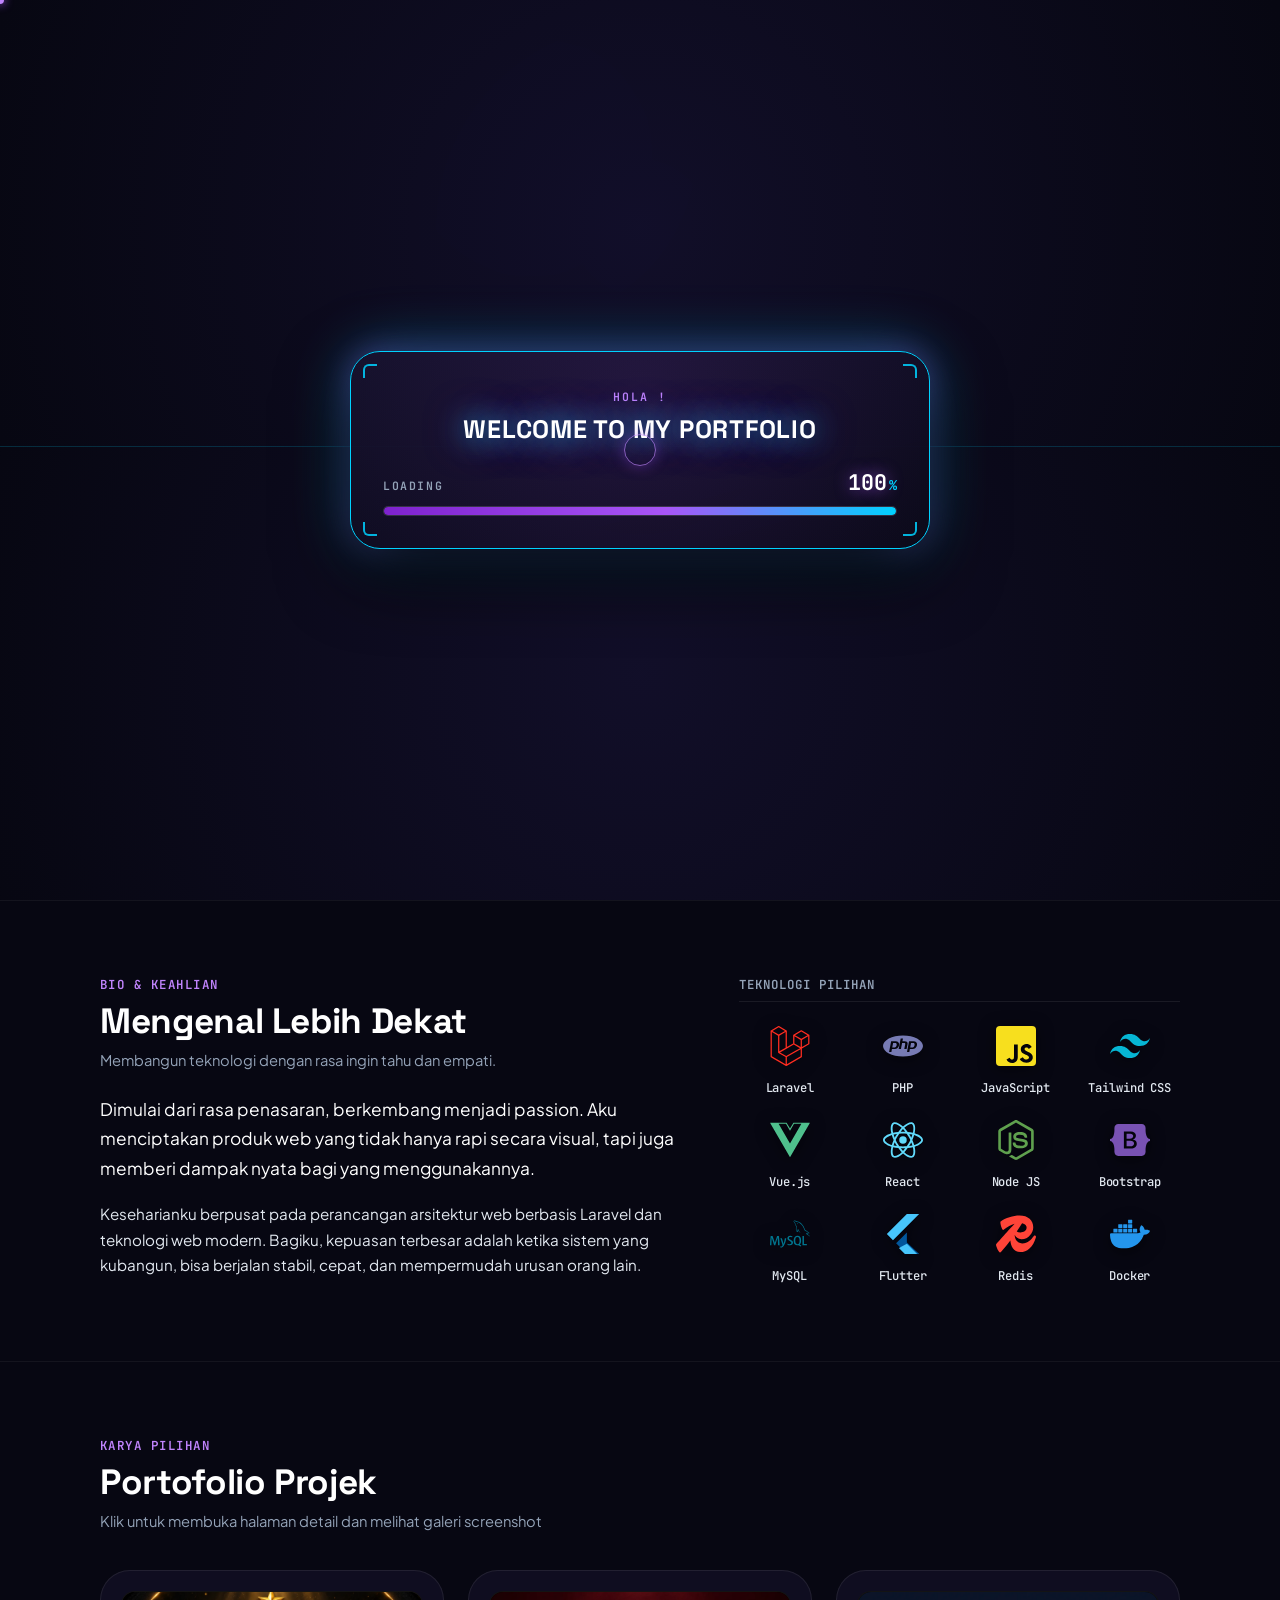
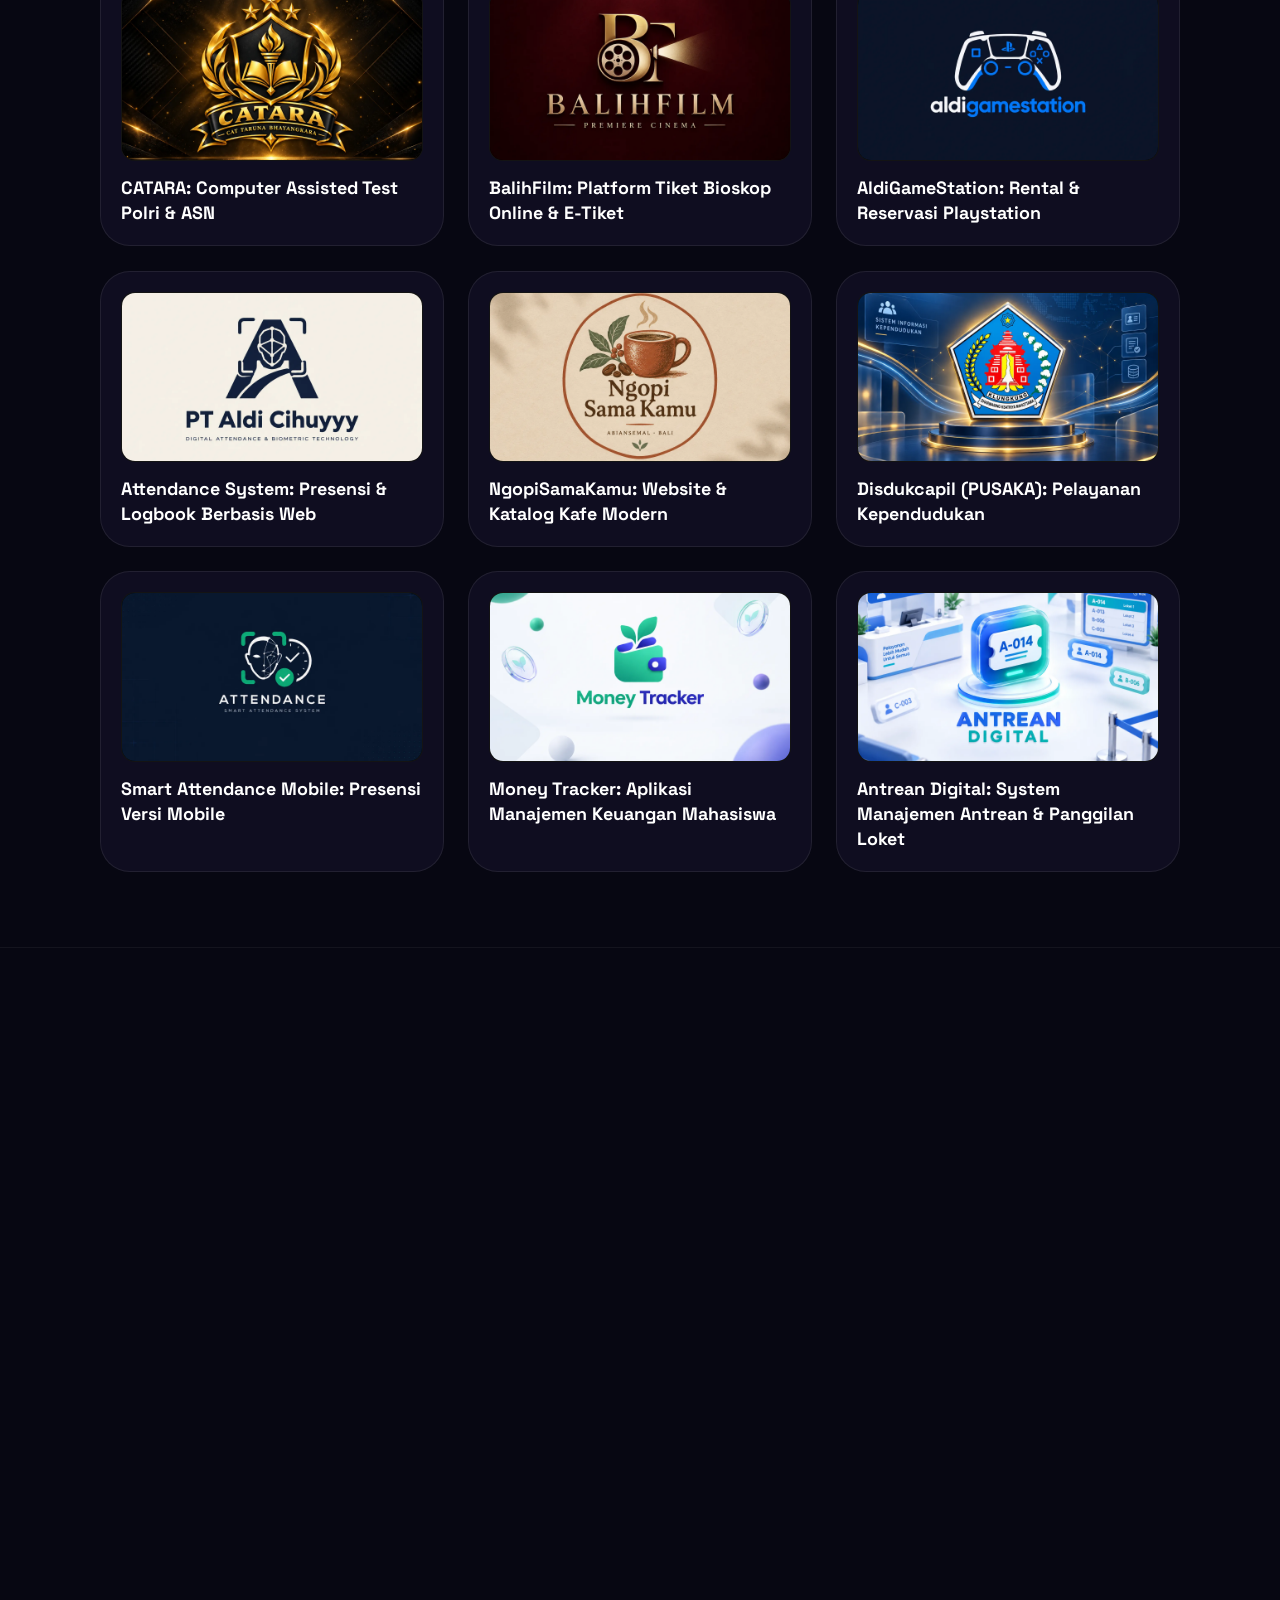
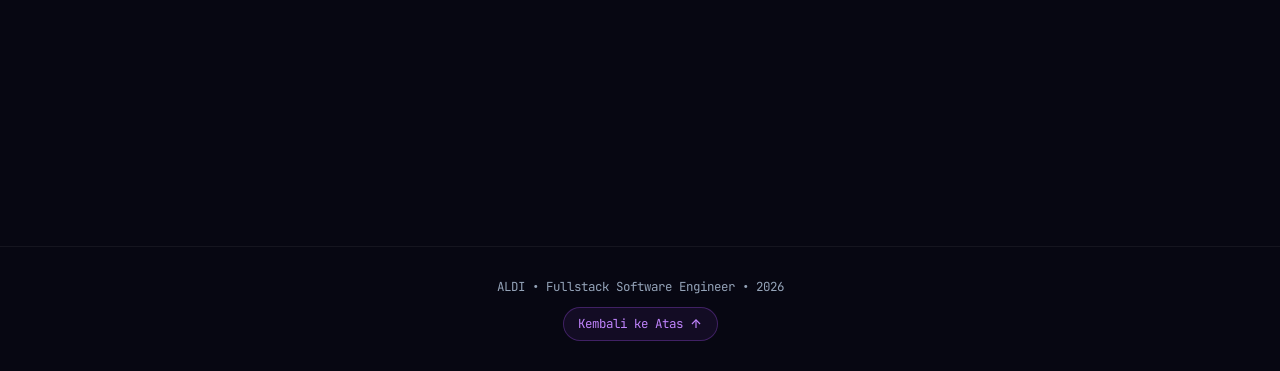
==== index.html @ b3d5a38e "initial commit" ====
<!DOCTYPE html>
<html lang="id">
<head>
    <meta charset="UTF-8">
    <meta name="viewport" content="width=device-width, initial-scale=1.0">
    <title>ALDI | Full Stack Developer</title>
    <meta name="description" content="Portofolio resmi ALDI, Full Stack Developer. Menampilkan karya backend Laravel, arsitektur REST API, dan antarmuka web modern nan responsif.">
    <meta name="author" content="ALDI">

    <!-- Favicon -->
    <link rel="icon" type="image/svg+xml" href="assets/images/favicon.svg">

    <!-- Open Graph / Facebook / LinkedIn / WhatsApp -->
    <meta property="og:type" content="website">
    <meta property="og:title" content="ALDI | Full Stack Developer">
    <meta property="og:description" content="Portofolio resmi ALDI, Full Stack Developer. Menampilkan karya backend Laravel, arsitektur REST API, dan antarmuka web modern nan responsif.">
    <meta property="og:image" content="assets/images/og.jpg">

    <!-- Twitter Card -->
    <meta name="twitter:card" content="summary_large_image">
    <meta name="twitter:title" content="ALDI | Full Stack Developer">
    <meta name="twitter:description" content="Portofolio resmi ALDI, Full Stack Developer. Menampilkan karya backend Laravel, arsitektur REST API, dan antarmuka web modern nan responsif.">
    <meta name="twitter:image" content="assets/images/og.jpg">

    <!-- Google Fonts Preconnect & Stylesheet -->
    <link rel="preconnect" href="https://fonts.googleapis.com">
    <link rel="preconnect" href="https://fonts.gstatic.com" crossorigin>
    <link href="https://fonts.googleapis.com/css2?family=JetBrains+Mono:wght@400;500;600;700&family=Plus+Jakarta+Sans:ital,wght@0,400;0,500;0,600;0,700;1,400&family=Space+Grotesk:wght@500;600;700&display=swap" rel="stylesheet">

    <link rel="stylesheet" href="assets/css/style.css?v=44">
</head>
<body class="welcome-lock">

    <!-- Welcome loader pop-up (Greeting, Name, and 0-100% Loading Animation) -->
    <div id="welcome-loader-backdrop" class="welcome-loader-backdrop" role="dialog" aria-modal="true" aria-labelledby="welcome-loader-title">
        <div class="welcome-curtain welcome-curtain-top"></div>
        <div class="welcome-curtain welcome-curtain-bottom"></div>

        <div id="welcome-loader-popup" class="welcome-loader-popup">
            <span class="cyber-corner tl" aria-hidden="true"></span>
            <span class="cyber-corner tr" aria-hidden="true"></span>
            <span class="cyber-corner bl" aria-hidden="true"></span>
            <span class="cyber-corner br" aria-hidden="true"></span>

            <div class="welcome-greeting-box">
                <p class="welcome-eyebrow">HOLA !</p>
                <h2 id="welcome-loader-title" class="welcome-headline">WELCOME TO MY PORTFOLIO</h2>
            </div>

            <div class="welcome-bar-section">
                <div class="welcome-bar-header">
                    <span class="welcome-bar-label">LOADING</span>
                    <div class="welcome-pct-wrap">
                        <span id="welcome-counter-num" class="welcome-counter-num">0</span>
                        <span class="welcome-counter-pct">%</span>
                    </div>
                </div>
                <div class="welcome-bar-track">
                    <div id="welcome-bar-fill" class="welcome-bar-fill"></div>
                </div>
            </div>
        </div>
    </div>

    <!-- Desktop Custom Neon Cursor -->
    <div class="custom-cursor-dot"></div>
    <div class="custom-cursor-ring"></div>

    <!-- Procedural Electric Lightning Background Canvas -->
    <canvas id="lightning-canvas"></canvas>

    <!-- Contained Ambient Neon Atmosphere -->
    <div class="ambient-glows">
        <div class="ambient-glow-purple-1"></div>
        <div class="ambient-glow-purple-2"></div>
        <div class="ambient-glow-purple-3"></div>
        <div class="grid-matrix"></div>
    </div>

    <!-- Toast Notification Container -->
    <div id="toast-container" class="toast-container"></div>

    <!-- Background Music Audio Element -->
    <audio id="bg-music" src="assets/backsound/good-for-you.mp3?v=18" preload="auto" loop></audio>

    <!-- Floating Navigation Bar -->
    <header class="site-header reveal-nav">
        <div class="nav-wrapper">
            <nav id="site-nav">
                <ul class="nav-links" id="nav-links">
                    <li><a data-href="#home" class="nav-link active" role="link" tabindex="0">Beranda</a></li>
                    <li><a data-href="#bio" class="nav-link" role="link" tabindex="0">Bio</a></li>
                    <li><a data-href="#projects" class="nav-link" role="link" tabindex="0">Projek</a></li>
                    <li><a data-href="#contact" class="nav-link" role="link" tabindex="0">Kontak</a></li>
                    <li>
                        <button id="navbar-audio-btn" class="nav-audio-btn audio-btn" aria-label="Putar Musik Backsound" title="Putar Musik">
                            <span class="audio-icon-wrap" aria-hidden="true">
                                <svg class="icon-play" width="12" height="12" viewBox="0 0 24 24" fill="currentColor">
                                    <polygon points="5 3 19 12 5 21 5 3"></polygon>
                                </svg>
                                <svg class="icon-pause" width="12" height="12" viewBox="0 0 24 24" fill="currentColor">
                                    <rect x="6" y="4" width="4" height="16"></rect>
                                    <rect x="14" y="4" width="4" height="16"></rect>
                                </svg>
                            </span>
                            <span class="audio-btn-label">Musik</span>
                            <span class="eq-bars" aria-hidden="true">
                                <span class="eq-bar"></span>
                                <span class="eq-bar"></span>
                                <span class="eq-bar"></span>
                            </span>
                        </button>
                    </li>
                </ul>
            </nav>
        </div>
    </header>

    <main>
        <!-- Hero section with interactive developer photo and campus card -->
        <section id="home" class="hero-section">
            <div class="container">
                <div class="hero-grid">
                    
                    <!-- Left: Intro & Headline -->
                    <div class="hero-content">
                        <div class="availability-pill reveal-hero-item">
                            <span class="status-dot"></span>
                            <span>Tersedia untuk Projek & Kontrak</span>
                        </div>

                        <div class="hero-typography reveal-hero-item">
                            <h1 class="hero-title">
                                Hi There! <br>
                                <span class="name-highlight">I am Aldi</span>
                            </h1>
                            <p class="hero-role">Full Stack Developer</p>
                        </div>

                        <p class="hero-description reveal-hero-item">
                            Suka mengubah alur kerja yang rumit jadi sistem web yang sederhana dan nyaman dipakai. Teknologi terbaik adalah yang bekerja mulus tanpa bikin penggunanya bingung. Aku merancang aplikasi web yang stabil dan siap menangani kebutuhan nyata.
                        </p>

                        <div class="hero-ctas reveal-hero-item">
                            <a data-href="#projects" class="btn-primary" role="link" tabindex="0">
                                <span>Lihat Portofolio Projek</span>
                                <svg width="16" height="16" viewBox="0 0 24 24" fill="none" stroke="currentColor" stroke-width="2">
                                    <line x1="12" y1="5" x2="12" y2="19"></line>
                                    <polyline points="19 12 12 19 5 12"></polyline>
                                </svg>
                            </a>
                            <a data-href="#contact" class="btn-secondary" role="link" tabindex="0">
                                <span>Hubungi Saya</span>
                            </a>
                        </div>

                        <div class="hero-socials reveal-hero-item">
                            <span class="social-label">Tautan:</span>
                            <a data-external-href="https://wa.me/6281529434240" target="_blank" rel="noopener noreferrer" class="social-icon-btn" title="WhatsApp" role="link" tabindex="0">
                                <svg width="18" height="18" viewBox="0 0 24 24" fill="none" stroke="currentColor" stroke-width="2" stroke-linecap="round" stroke-linejoin="round">
                                    <path d="M3 21l1.65 -3.8a9 9 0 1 1 3.4 2.9l-5.05 .9" />
                                    <path d="M9 10a0.5 0.5 0 0 0 1 0v-1a0.5 0.5 0 0 0 -1 0v1a5 5 0 0 0 5 5h1a0.5 0.5 0 0 0 0 -1h-1a0.5 0.5 0 0 0 0 1" />
                                </svg>
                            </a>
                            <a data-external-href="https://www.instagram.com/aldrwnnn_?srtk=djFzNzd3dWY5OTk3" target="_blank" rel="noopener noreferrer" class="social-icon-btn" title="Instagram" role="link" tabindex="0">
                                <svg width="18" height="18" viewBox="0 0 24 24" fill="none" stroke="currentColor" stroke-width="2" stroke-linecap="round" stroke-linejoin="round">
                                    <rect width="20" height="20" x="2" y="2" rx="5" ry="5"/>
                                    <path d="M16 11.37A4 4 0 1 1 12.63 8A4 4 0 0 1 16 11.37z"/>
                                    <line x1="17.5" x2="17.51" y1="6.5" y2="6.5"/>
                                </svg>
                            </a>
                            <button type="button" class="social-icon-btn" data-copy="gedealdiirawan@gmail.com" title="Salin Email">
                                <svg width="18" height="18" viewBox="0 0 24 24" fill="none" stroke="currentColor" stroke-width="2">
                                    <path d="M4 4h16c1.1 0 2 .9 2 2v12c0 1.1-.9 2-2 2H4c-1.1 0-2-.9-2-2V6c0-1.1.9-2 2-2z"></path>
                                    <polyline points="22,6 12,13 2,6"></polyline>
                                </svg>
                            </button>
                        </div>
                    </div>

                    <!-- Right: Foto Tuan Muda Aldi dengan Lanyard & ID Case + Card Kampus -->
                    <div class="hero-visuals">
                        
                        <!-- 1. LANYARD & ID BADGE CASE (3:4 RATIO, PHYSICS DRAG & SWING) -->
                        <div class="hero-lanyard-stage reveal-hero-item" id="hero-lanyard-stage">
                            <!-- Dynamic SVG Lanyard Straps Hanging from Top Edge of Web -->
                            <svg class="lanyard-svg" id="lanyard-svg" aria-hidden="true">
                                <defs>
                                    <linearGradient id="lanyardStrapGradLeft" x1="0%" y1="0%" x2="100%" y2="0%">
                                        <stop offset="0%" stop-color="#0c0b18" />
                                        <stop offset="25%" stop-color="#1e1533" />
                                        <stop offset="50%" stop-color="#a855f7" />
                                        <stop offset="75%" stop-color="#1e1533" />
                                        <stop offset="100%" stop-color="#0c0b18" />
                                    </linearGradient>
                                    <linearGradient id="lanyardStrapGradRight" x1="0%" y1="0%" x2="100%" y2="0%">
                                        <stop offset="0%" stop-color="#0c0b18" />
                                        <stop offset="25%" stop-color="#1e1533" />
                                        <stop offset="50%" stop-color="#a855f7" />
                                        <stop offset="75%" stop-color="#1e1533" />
                                        <stop offset="100%" stop-color="#0c0b18" />
                                    </linearGradient>
                                    <filter id="lanyardDropShadow" x="-30%" y="-30%" width="160%" height="160%">
                                        <feDropShadow dx="0" dy="8" stdDeviation="6" flood-color="rgba(0, 0, 0, 0.65)" />
                                    </filter>
                                </defs>
                                <!-- Shadow strap paths -->
                                <path id="lanyard-shadow-left" class="lanyard-strap-shadow" d="" />
                                <path id="lanyard-shadow-right" class="lanyard-strap-shadow" d="" />
                                <!-- Main fabric strap paths -->
                                <path id="lanyard-path-left" class="lanyard-strap-path lanyard-strap-left" d="" />
                                <path id="lanyard-path-right" class="lanyard-strap-path lanyard-strap-right" d="" />
                                <!-- Top ceiling anchor cap at web top edge -->
                                <rect id="lanyard-top-bracket" class="lanyard-top-bracket" x="0" y="0" width="68" height="5" rx="2" style="display:none;" />
                            </svg>

                            <!-- Hanging ID Badge Case (Interactive Drag & Swing) -->
                            <div class="badge-card-container" id="badge-card-container" role="region" aria-label="ID Card Aldi - Bisa Digerakkan dengan Menahan Kursor" tabindex="0">
                                <!-- Metallic Hardware (Crimp & Hook) -->
                                <div class="lanyard-hardware" aria-hidden="true">
                                    <div class="lanyard-crimp-clamp">
                                        <span class="crimp-line"></span>
                                        <span class="crimp-line"></span>
                                    </div>
                                    <div class="lanyard-metal-ring"></div>
                                    <div class="lanyard-snap-hook">
                                        <div class="hook-shaft"></div>
                                        <div class="hook-clasp-lever"></div>
                                    </div>
                                </div>

                                <!-- Badge Case (Card Holder) -->
                                <div class="badge-case" id="badge-case">
                                    <!-- Top Mount Slot -->
                                    <div class="badge-slot-mount" aria-hidden="true">
                                        <div class="badge-slot-hole"></div>
                                    </div>

                                    <!-- Inner ID Card Content -->
                                    <div class="badge-inner-card">
                                        <!-- 3:4 Aspect Ratio Photo Case -->
                                        <div class="badge-photo-box">
                                            <img 
                                                src="assets/images/tuan_muda_aldi.png" 
                                                alt="Foto Aldi - Tuan Muda Aldi" 
                                                class="badge-photo-img" 
                                                id="badge-photo-img"
                                                loading="eager"
                                                draggable="false"
                                            />
                                            <!-- Subtle Gloss Reflection -->
                                            <div class="badge-photo-sheen" aria-hidden="true"></div>
                                        </div>

                                        <!-- Bottom Campus Identity Footer -->
                                        <div class="badge-footer badge-campus-footer">
                                            <img 
                                                src="assets/images/logo-kampus.png" 
                                                alt="Logo Institut Bisnis dan Teknologi Indonesia" 
                                                class="badge-campus-logo"
                                                loading="eager"
                                            />
                                            <div class="badge-campus-info">
                                                <span class="badge-campus-name">Institut Bisnis dan Teknologi Indonesia</span>
                                            </div>
                                        </div>
                                    </div>

                                    <!-- Acrylic Case Plastic Glare -->
                                    <div class="badge-acrylic-glare" aria-hidden="true"></div>
                                </div>
                            </div>

                        </div>

                    </div>

                </div>
            </div>
        </section>

        <!-- Bio and tech stack section -->
        <section id="bio" class="section-wrap">
            <div class="container">
                <div class="bio-grid">
                    <div class="bio-text-block">
                        <div class="bio-section-head reveal-bio-item">
                            <span class="section-category">Bio & Keahlian</span>
                            <h2 class="section-title">Mengenal Lebih Dekat</h2>
                            <p class="section-subtitle">Membangun teknologi dengan rasa ingin tahu dan empati.</p>
                        </div>

                        <p class="bio-lead reveal-bio-item">
                            Dimulai dari rasa penasaran, berkembang menjadi passion. Aku menciptakan produk web yang tidak hanya rapi secara visual, tapi juga memberi dampak nyata bagi yang menggunakannya.
                        </p>
                        <p class="bio-paragraph reveal-bio-item">
                            Keseharianku berpusat pada perancangan arsitektur web berbasis Laravel dan teknologi web modern. Bagiku, kepuasan terbesar adalah ketika sistem yang kubangun, bisa berjalan stabil, cepat, dan mempermudah urusan orang lain.
                        </p>
                    </div>

                    <!-- Skills Matrix -->
                    <div class="skills-column">
                        <div class="skills-column-head">
                            <span class="skills-column-title">Teknologi Pilihan</span>
                        </div>
                        <div class="skills-grid">
                            <div class="skill-item" title="Laravel">
                                <div class="skill-icon-wrap">
                                    <img src="assets/images/icons/laravel.svg" alt="Laravel" class="skill-icon" loading="lazy" />
                                </div>
                                <span class="skill-name">Laravel</span>
                            </div>
                            <div class="skill-item" title="PHP">
                                <div class="skill-icon-wrap">
                                    <img src="assets/images/icons/php.svg" alt="PHP" class="skill-icon" loading="lazy" />
                                </div>
                                <span class="skill-name">PHP</span>
                            </div>
                            <div class="skill-item" title="JavaScript">
                                <div class="skill-icon-wrap">
                                    <img src="assets/images/icons/javascript.svg" alt="JavaScript" class="skill-icon" loading="lazy" />
                                </div>
                                <span class="skill-name">JavaScript</span>
                            </div>
                            <div class="skill-item" title="Tailwind CSS">
                                <div class="skill-icon-wrap">
                                    <img src="assets/images/icons/tailwindcss.svg" alt="Tailwind CSS" class="skill-icon" loading="lazy" />
                                </div>
                                <span class="skill-name">Tailwind CSS</span>
                            </div>
                            <div class="skill-item" title="Vue.js">
                                <div class="skill-icon-wrap">
                                    <img src="assets/images/icons/vue.svg" alt="Vue.js" class="skill-icon" loading="lazy" />
                                </div>
                                <span class="skill-name">Vue.js</span>
                            </div>
                            <div class="skill-item" title="React">
                                <div class="skill-icon-wrap">
                                    <img src="assets/images/icons/react.svg" alt="React" class="skill-icon" loading="lazy" />
                                </div>
                                <span class="skill-name">React</span>
                            </div>
                            <div class="skill-item" title="Node JS">
                                <div class="skill-icon-wrap">
                                    <img src="assets/images/icons/nodejs.svg" alt="Node JS" class="skill-icon" loading="lazy" />
                                </div>
                                <span class="skill-name">Node JS</span>
                            </div>
                            <div class="skill-item" title="Bootstrap">
                                <div class="skill-icon-wrap">
                                    <img src="assets/images/icons/bootstrap.svg" alt="Bootstrap" class="skill-icon" loading="lazy" />
                                </div>
                                <span class="skill-name">Bootstrap</span>
                            </div>
                            <div class="skill-item" title="MySQL">
                                <div class="skill-icon-wrap">
                                    <img src="assets/images/icons/mysql.svg" alt="MySQL" class="skill-icon" loading="lazy" />
                                </div>
                                <span class="skill-name">MySQL</span>
                            </div>
                            <div class="skill-item" title="Flutter">
                                <div class="skill-icon-wrap">
                                    <img src="assets/images/icons/flutter.svg" alt="Flutter" class="skill-icon" loading="lazy" />
                                </div>
                                <span class="skill-name">Flutter</span>
                            </div>
                            <div class="skill-item" title="Redis">
                                <div class="skill-icon-wrap">
                                    <img src="assets/images/icons/redis.svg" alt="Redis" class="skill-icon" loading="lazy" />
                                </div>
                                <span class="skill-name">Redis</span>
                            </div>
                            <div class="skill-item" title="Docker">
                                <div class="skill-icon-wrap">
                                    <img src="assets/images/icons/docker.svg" alt="Docker" class="skill-icon" loading="lazy" />
                                </div>
                                <span class="skill-name">Docker</span>
                            </div>
                        </div>
                    </div>
                </div>
            </div>
        </section>

        <!-- Featured projects section -->
        <section id="projects" class="section-wrap">
            <div class="container">
                <div class="section-head">
                    <span class="section-category">Karya Pilihan</span>
                    <h2 class="section-title">Portofolio Projek</h2>
                    <p class="section-subtitle">Klik untuk membuka halaman detail dan melihat galeri screenshot</p>
                </div>

                <div id="projects-grid-container" class="projects-grid">
                    <!-- 1. CATARA -->
                    <a data-href="project.html?id=catara" class="project-card" role="link" tabindex="0">
                        <div class="project-card-top">
                            <div class="project-thumb-wrap">
                                <img 
                                    src="assets/images/projects/catara/thumbnail.webp" 
                                    alt="CATARA: Computer Assisted Test Polri & ASN" 
                                    class="project-thumb"
                                    loading="lazy"
                                />
                            </div>
                            <h3 class="project-title">CATARA: Computer Assisted Test Polri & ASN</h3>
                        </div>
                    </a>

                    <!-- 2. BALIHFILM -->
                    <a data-href="project.html?id=balihfilm" class="project-card" role="link" tabindex="0">
                        <div class="project-card-top">
                            <div class="project-thumb-wrap">
                                <img 
                                    src="assets/images/projects/balihfilm/thumbnail.webp" 
                                    alt="BalihFilm: Platform Tiket Bioskop Online & E-Tiket" 
                                    class="project-thumb"
                                    loading="lazy"
                                />
                            </div>
                            <h3 class="project-title">BalihFilm: Platform Tiket Bioskop Online & E-Tiket</h3>
                        </div>
                    </a>

                    <!-- 3. ALDIGAMESTATION -->
                    <a data-href="project.html?id=aldigamestation" class="project-card" role="link" tabindex="0">
                        <div class="project-card-top">
                            <div class="project-thumb-wrap">
                                <img 
                                    src="assets/images/projects/aldigamestation/thumbnail.webp" 
                                    alt="AldiGameStation: Rental & Reservasi Playstation" 
                                    class="project-thumb"
                                    loading="lazy"
                                />
                            </div>
                            <h3 class="project-title">AldiGameStation: Rental & Reservasi Playstation</h3>
                        </div>
                    </a>

                    <!-- 4. ATTENDANCE SYSTEM -->
                    <a data-href="project.html?id=attendanceweb" class="project-card" role="link" tabindex="0">
                        <div class="project-card-top">
                            <div class="project-thumb-wrap">
                                <img 
                                    src="assets/images/projects/attendanceweb/thumbnail.webp" 
                                    alt="Attendance System: Presensi & Logbook Berbasis Web" 
                                    class="project-thumb"
                                    loading="lazy"
                                />
                            </div>
                            <h3 class="project-title">Attendance System: Presensi & Logbook Berbasis Web</h3>
                        </div>
                    </a>

                    <!-- 5. NGOPISAMAKAMU -->
                    <a data-href="project.html?id=ngopisamakamu" class="project-card" role="link" tabindex="0">
                        <div class="project-card-top">
                            <div class="project-thumb-wrap">
                                <img 
                                    src="assets/images/projects/ngopisamakamu/thumbnail.webp" 
                                    alt="NgopiSamaKamu: Website & Katalog Kafe Modern" 
                                    class="project-thumb"
                                    loading="lazy"
                                />
                            </div>
                            <h3 class="project-title">NgopiSamaKamu: Website & Katalog Kafe Modern</h3>
                        </div>
                    </a>

                    <!-- 6. DISDUKCAPIL (PUSAKA) -->
                    <a data-href="project.html?id=pusaka" class="project-card" role="link" tabindex="0">
                        <div class="project-card-top">
                            <div class="project-thumb-wrap">
                                <img 
                                    src="assets/images/projects/pusaka/thumbnail.webp" 
                                    alt="Disdukcapil (PUSAKA): Pelayanan Kependudukan" 
                                    class="project-thumb"
                                    loading="lazy"
                                />
                            </div>
                            <h3 class="project-title">Disdukcapil (PUSAKA): Pelayanan Kependudukan</h3>
                        </div>
                    </a>

                    <!-- 7. SMART ATTENDANCE MOBILE -->
                    <a data-href="project.html?id=attendanceflutter" class="project-card" role="link" tabindex="0">
                        <div class="project-card-top">
                            <div class="project-thumb-wrap">
                                <img 
                                    src="assets/images/projects/attendanceflutter/thumbnail.webp" 
                                    alt="Smart Attendance Mobile: Presensi Versi Mobile" 
                                    class="project-thumb"
                                    loading="lazy"
                                />
                            </div>
                            <h3 class="project-title">Smart Attendance Mobile: Presensi Versi Mobile</h3>
                        </div>
                    </a>

                    <!-- 8. MONEY TRACKER -->
                    <a data-href="project.html?id=moneytracker" class="project-card" role="link" tabindex="0">
                        <div class="project-card-top">
                            <div class="project-thumb-wrap">
                                <img 
                                    src="assets/images/projects/moneytracker/thumbnail.webp" 
                                    alt="Money Tracker: Aplikasi Manajemen Keuangan Mahasiswa" 
                                    class="project-thumb"
                                    loading="lazy"
                                />
                            </div>
                            <h3 class="project-title">Money Tracker: Aplikasi Manajemen Keuangan Mahasiswa</h3>
                        </div>
                    </a>

                    <!-- 9. ANTREAN DIGITAL -->
                    <a data-href="project.html?id=antreandigital" class="project-card" role="link" tabindex="0">
                        <div class="project-card-top">
                            <div class="project-thumb-wrap">
                                <img 
                                    src="assets/images/projects/antreandigital/thumbnail.webp" 
                                    alt="Antrean Digital: System Manajemen Antrean & Panggilan Loket" 
                                    class="project-thumb"
                                    loading="lazy"
                                />
                            </div>
                            <h3 class="project-title">Antrean Digital: System Manajemen Antrean & Panggilan Loket</h3>
                        </div>
                    </a>
                </div>
            </div>
        </section>

        <!-- Direct contact section -->
        <section id="contact" class="section-wrap">
            <div class="container">
                <div class="contact-card">
                    <div class="contact-grid">
                        
                        <!-- Contact Info Left -->
                        <div class="contact-info">
                            <div class="section-head reveal-contact-item" style="margin-bottom:0;">
                                <span class="section-category">Contact Me</span>
                                <h2 class="section-title">Let's Talk</h2>
                            </div>
                            <p class="contact-lead reveal-contact-item">
                                Mau bikin website baru, optimasi yang udah jalan, atau diskusi kolaborasi teknis? Langsung DM ajaa
                            </p>

                            <div class="contact-methods">
                                <div class="contact-method-item reveal-contact-item">
                                    <div>
                                        <div class="method-label">Email Resmi</div>
                                        <div class="method-value">gedealdiirawan@gmail.com</div>
                                    </div>
                                    <button type="button" class="copy-btn" data-copy="gedealdiirawan@gmail.com" title="Salin Email">
                                        <svg width="16" height="16" viewBox="0 0 24 24" fill="none" stroke="currentColor" stroke-width="2">
                                            <rect x="9" y="9" width="13" height="13" rx="2" ry="2"></rect>
                                            <path d="M5 15H4a2 2 0 0 1-2-2V4a2 2 0 0 1 2-2h9a2 2 0 0 1 2 2v1"></path>
                                        </svg>
                                    </button>
                                </div>

                                <div class="contact-method-item reveal-contact-item">
                                    <div>
                                        <div class="method-label">WhatsApp Direct</div>
                                        <div class="method-value">+62 815 2943 4240</div>
                                    </div>
                                    <button type="button" class="copy-btn" data-copy="+6281529434240" title="Salin Nomor WhatsApp">
                                        <svg width="16" height="16" viewBox="0 0 24 24" fill="none" stroke="currentColor" stroke-width="2">
                                            <rect x="9" y="9" width="13" height="13" rx="2" ry="2"></rect>
                                            <path d="M5 15H4a2 2 0 0 1-2-2V4a2 2 0 0 1 2-2h9a2 2 0 0 1 2 2v1"></path>
                                        </svg>
                                    </button>
                                </div>
                            </div>
                        </div>

                        <!-- Contact Form Right -->
                        <form id="contact-form" class="contact-form" novalidate>
                            <div class="form-group reveal-contact-item">
                                <label for="contact-name" class="form-label">Nama Anda</label>
                                <input type="text" id="contact-name" class="form-input" placeholder="Misal: Warren Buffett" required>
                                <span class="form-error">Nama wajib diisi minimal 2 karakter.</span>
                            </div>

                            <div class="form-group reveal-contact-item">
                                <label for="contact-email" class="form-label">Alamat Email</label>
                                <input type="email" id="contact-email" class="form-input" placeholder="nama@perusahaan.com" required>
                                <span class="form-error">Format email tidak valid.</span>
                            </div>

                            <div class="form-group reveal-contact-item">
                                <label for="contact-message" class="form-label">Pesan / Rencana Projek</label>
                                <textarea id="contact-message" class="form-textarea" placeholder="Ceritakan kebutuhan sistem atau ide Anda..." required></textarea>
                                <span class="form-error">Pesan wajib diisi minimal 5 karakter.</span>
                            </div>

                            <button type="submit" id="contact-submit-btn" class="btn-primary reveal-contact-item" style="align-self:flex-start; padding:12px 28px; border-radius:var(--radius-md);">
                                <span>Kirim Pesan</span>
                                <svg width="16" height="16" viewBox="0 0 24 24" fill="none" stroke="currentColor" stroke-width="2">
                                    <line x1="22" y1="2" x2="11" y2="13"></line>
                                    <polygon points="22 2 15 22 11 13 2 9 22 2"></polygon>
                                </svg>
                            </button>
                        </form>

                    </div>
                </div>
            </div>
        </section>
    </main>

    <!-- Site Footer -->
    <footer class="site-footer">
        <div class="container">
            <p>ALDI &bull; Fullstack Software Engineer &bull; 2026</p>
            <a data-href="#home" class="back-to-top" role="link" tabindex="0" style="margin-top:10px;">
                <span>Kembali ke Atas</span>
                <svg width="14" height="14" viewBox="0 0 24 24" fill="none" stroke="currentColor" stroke-width="2">
                    <line x1="12" y1="19" x2="12" y2="5"></line>
                    <polyline points="5 12 12 5 19 12"></polyline>
                </svg>
            </a>
        </div>
    </footer>

    <script type="module" src="assets/js/app.js?v=44"></script>
</body>
</html>
---- assets/css/style.css ----
/* ==========================================================================
   ELECTRIC NEON PURPLE PORTFOLIO STYLESHEET
   Theme: Vibrant Neon Purple with Intense Glow & Thunderstrike Atmospheric FX
   Standards: WCAG AA Contrast, Anti-Slop Compliant, Mobile-First
   ========================================================================== */

/* Fonts are preloaded in HTML <head> for zero-waterfall loading */


:root {
    /* Base Backgrounds */
    --bg-base: #070712;
    --bg-surface: #0e0d1f;
    --bg-card: rgba(18, 16, 36, 0.78);
    --bg-card-hover: rgba(26, 22, 52, 0.92);
    
    /* Neon Purple Palette (Solid with Rich Glow) */
    --neon-purple: #a855f7;
    --neon-purple-light: #c084fc;
    --neon-purple-dark: #7e22ce;
    --neon-purple-glow: rgba(168, 85, 247, 0.45);
    --neon-purple-glow-heavy: rgba(168, 85, 247, 0.75);
    --neon-purple-glow-subtle: rgba(168, 85, 247, 0.2);
    
    /* Supporting Neon Cyan for Audio & Tech Tags */
    --neon-cyan: #00d2ff;
    --neon-cyan-glow: rgba(0, 210, 255, 0.35);
    
    /* High Contrast Typography (WCAG AA Certified > 7:1) */
    --text-primary: #ffffff;
    --text-secondary: #e2e8f0;
    --text-muted: #94a3b8;
    --text-dim: #94a3b8;
    
    /* Borders & Accents */
    --border-subtle: rgba(255, 255, 255, 0.08);
    --border-active: rgba(168, 85, 247, 0.55);
    --border-purple: rgba(168, 85, 247, 0.4);
    
    /* Typography Stacks */
    --font-heading: 'Space Grotesk', -apple-system, BlinkMacSystemFont, sans-serif;
    --font-body: 'Plus Jakarta Sans', -apple-system, BlinkMacSystemFont, sans-serif;
    --font-mono: 'JetBrains Mono', monospace;
    
    /* Radii Hierarchy */
    --radius-sm: 8px;
    --radius-md: 14px;
    --radius-lg: 22px;
    --radius-xl: 30px;
    --radius-full: 9999px;
    
    /* Interactive Avatar Spotlight Reveal */
    --reveal-radius: 125px;
    
    /* Container Width */
    --container-max: 1120px;
    --transition-smooth: all 0.25s cubic-bezier(0.16, 1, 0.3, 1);
}

/* Reset & Base Rules */
*, *::before, *::after {
    box-sizing: border-box;
    margin: 0;
    padding: 0;
}

html {
    scroll-behavior: smooth;
    font-size: 16px;
    background-color: var(--bg-base);
    color: var(--text-secondary);
}

body {
    font-family: var(--font-body);
    line-height: 1.6;
    background-color: var(--bg-base);
    color: var(--text-secondary);
    min-height: 100vh;
    position: relative;
    overflow-x: hidden;
    -webkit-font-smoothing: antialiased;
    -moz-osx-font-smoothing: grayscale;
}

::selection {
    background-color: var(--neon-purple);
    color: #ffffff;
}

main {
    transition: opacity 0.15s ease-in-out;
}

main.page-transitioning {
    opacity: 0;
}

/* ==========================================================================
   CUSTOM SLEEK NEON SCROLLBAR (Zero Browser Default Slop)
   ========================================================================== */
/* Standard W3C (Firefox & Modern Engines) */
* {
    scrollbar-width: thin;
    scrollbar-color: rgba(168, 85, 247, 0.4) var(--bg-base);
}

/* Chromium (Chrome, Edge, Brave, Opera) & WebKit (Safari) */
::-webkit-scrollbar {
    width: 8px;
    height: 8px;
}

::-webkit-scrollbar-track {
    background: var(--bg-base);
}

::-webkit-scrollbar-thumb {
    background: linear-gradient(180deg, var(--neon-purple-dark) 0%, var(--neon-purple) 100%);
    border-radius: var(--radius-full);
    border: 2px solid var(--bg-base);
    transition: background var(--transition-fast), box-shadow var(--transition-fast);
}

::-webkit-scrollbar-thumb:hover {
    background: linear-gradient(180deg, var(--neon-purple) 0%, var(--neon-purple-light) 100%);
    box-shadow: 0 0 12px var(--neon-purple-glow);
}

::-webkit-scrollbar-thumb:active {
    background: var(--neon-purple-light);
}

::-webkit-scrollbar-corner {
    background: var(--bg-base);
}

/* Procedural Electric Lightning Background Canvas */
#lightning-canvas {
    position: fixed;
    inset: 0;
    width: 100%;
    height: 100%;
    pointer-events: none;
    z-index: 1;
}

/* Atmospheric Ambient Glows (Fixed, Contained & Purple Themed) */
.ambient-glows {
    position: fixed;
    inset: 0;
    pointer-events: none;
    overflow: hidden;
    z-index: 0;
}

.ambient-glow-purple-1 {
    position: absolute;
    top: -120px;
    left: 20%;
    width: 550px;
    height: 550px;
    background: radial-gradient(circle, rgba(168, 85, 247, 0.14) 0%, transparent 70%);
    filter: blur(90px);
}

.ambient-glow-purple-2 {
    position: absolute;
    top: 45%;
    right: -100px;
    width: 600px;
    height: 600px;
    background: radial-gradient(circle, rgba(126, 34, 206, 0.15) 0%, transparent 70%);
    filter: blur(95px);
}

.ambient-glow-purple-3 {
    position: absolute;
    bottom: -100px;
    left: 10%;
    width: 550px;
    height: 550px;
    background: radial-gradient(circle, rgba(168, 85, 247, 0.1) 0%, transparent 70%);
    filter: blur(85px);
}

/* Subtle Geometric Grid Matrix */
.grid-matrix {
    position: absolute;
    inset: 0;
    background-image: 
        linear-gradient(to right, rgba(255, 255, 255, 0.02) 1px, transparent 1px),
        linear-gradient(to bottom, rgba(255, 255, 255, 0.02) 1px, transparent 1px);
    background-size: 48px 48px;
    opacity: 0.65;
}

/* Layout Container */
.container {
    max-width: var(--container-max);
    margin-left: auto;
    margin-right: auto;
    padding-left: 20px;
    padding-right: 20px;
    position: relative;
    z-index: 10;
}

/* Typography Utility */
h1, h2, h3, h4, h5, h6 {
    font-family: var(--font-heading);
    color: var(--text-primary);
    font-weight: 700;
    line-height: 1.25;
}

.font-mono {
    font-family: var(--font-mono);
}

.name-highlight {
    color: var(--neon-purple-light);
    text-shadow: 0 0 24px var(--neon-purple-glow);
}

.text-purple { color: var(--neon-purple); }
.text-purple-light { color: var(--neon-purple-light); }
.text-cyan { color: var(--neon-cyan); }

/* Custom Neon Card */
.neon-card {
    background-color: var(--bg-card);
    border: 1px solid var(--border-subtle);
    border-radius: var(--radius-lg);
    transition: var(--transition-smooth);
    position: relative;
    backdrop-filter: blur(12px);
    -webkit-backdrop-filter: blur(12px);
}

.neon-card:hover {
    border-color: var(--border-active);
    background-color: var(--bg-card-hover);
    box-shadow: 0 10px 30px -10px var(--neon-purple-glow);
}

/* ==========================================================================
   NAVIGATION
   ========================================================================== */
.site-header {
    position: fixed;
    top: 18px;
    left: 0;
    right: 0;
    z-index: 100;
    padding: 0 16px;
}

/* Entrance Reveal for Floating Navigation (3s sequence) */
html.js-reveal-active .site-header.reveal-nav {
    opacity: 0;
    transform: translateY(-28px);
    transition: opacity 3s cubic-bezier(0.16, 1, 0.3, 1),
                transform 3s cubic-bezier(0.16, 1, 0.3, 1);
    will-change: transform, opacity;
}

html.js-reveal-active .site-header.reveal-nav.is-revealed {
    opacity: 1;
    transform: translateY(0);
}

.nav-wrapper {
    max-width: fit-content;
    margin: 0 auto;
    background: rgba(14, 13, 31, 0.88);
    border: 1px solid rgba(255, 255, 255, 0.1);
    backdrop-filter: blur(16px);
    -webkit-backdrop-filter: blur(16px);
    border-radius: var(--radius-full);
    padding: 10px 26px;
    display: flex;
    align-items: center;
    justify-content: center;
    box-shadow: 0 8px 32px rgba(0, 0, 0, 0.45);
}

.nav-brand {
    display: flex;
    align-items: center;
    gap: 10px;
    text-decoration: none;
    color: var(--text-primary);
    font-family: var(--font-mono);
    font-weight: 700;
    font-size: 0.9rem;
    letter-spacing: 0.05em;
}

.status-dot {
    width: 8px;
    height: 8px;
    border-radius: 50%;
    background-color: var(--neon-purple);
    box-shadow: 0 0 12px var(--neon-purple);
    display: inline-block;
}

.nav-links {
    display: flex;
    align-items: center;
    gap: 28px;
    list-style: none;
}

.nav-link {
    color: var(--text-secondary);
    text-decoration: none;
    font-family: var(--font-mono);
    font-size: 0.86rem;
    font-weight: 500;
    transition: var(--transition-smooth);
    padding: 6px 6px;
}

.nav-link:hover, .nav-link.active {
    color: var(--neon-purple-light);
    text-shadow: 0 0 12px var(--neon-purple-glow);
}

/* Navbar Music Button (100% Identical to Nav Links - No card, no border) */
.nav-audio-btn {
    background: transparent !important;
    border: none !important;
    outline: none !important;
    box-shadow: none !important;
    color: var(--text-secondary) !important;
    text-decoration: none;
    font-family: var(--font-mono);
    font-size: 0.86rem;
    font-weight: 500;
    transition: var(--transition-smooth);
    padding: 6px 6px;
    cursor: pointer;
    display: inline-flex;
    align-items: center;
    gap: 6px;
    line-height: inherit;
    height: auto;
    min-height: unset;
    user-select: none;
}

.nav-audio-btn * {
    pointer-events: none;
}

.nav-audio-btn:hover {
    color: var(--neon-purple-light) !important;
    text-shadow: 0 0 12px var(--neon-purple-glow);
    background: transparent !important;
    border: none !important;
    box-shadow: none !important;
    transform: none !important;
    cursor: pointer;
}

.nav-audio-btn.playing {
    color: var(--neon-purple-light) !important;
    text-shadow: 0 0 12px var(--neon-purple-glow);
    background: transparent !important;
    border: none !important;
    box-shadow: none !important;
    transform: none !important;
}

.nav-audio-btn.playing:hover {
    color: #ffffff !important;
    text-shadow: 0 0 16px var(--neon-purple-glow-heavy);
    background: transparent !important;
    border: none !important;
    box-shadow: none !important;
    transform: none !important;
    cursor: pointer;
}

.nav-audio-btn .audio-icon-wrap {
    width: 12px;
    height: 12px;
    display: inline-flex;
    align-items: center;
    justify-content: center;
    color: currentColor;
    pointer-events: none;
}

.nav-audio-btn .eq-bars {
    gap: 2px;
    height: 11px;
    width: 10px;
    display: inline-flex;
    align-items: flex-end;
    pointer-events: none;
}

.nav-audio-btn .eq-bar {
    width: 2px;
    background: currentColor;
    border-radius: 1px;
    pointer-events: none;
}

.nav-actions {
    display: flex;
    align-items: center;
    gap: 12px;
}

/* Standalone Audio Toggle Button (Hidden on Project Page per user request) */
#project-audio-btn {
    display: none !important;
}

.audio-btn:not(.nav-audio-btn) {
    background: rgba(168, 85, 247, 0.12);
    border: 1px solid rgba(168, 85, 247, 0.35);
    color: #e9d5ff;
    font-family: var(--font-mono);
    font-size: 0.82rem;
    font-weight: 500;
    padding: 5px 13px;
    border-radius: var(--radius-full);
    cursor: pointer;
    display: inline-flex;
    align-items: center;
    gap: 7px;
    transition: var(--transition-smooth);
    height: 33px;
    box-shadow: 0 0 12px rgba(168, 85, 247, 0.15);
    user-select: none;
    flex-shrink: 0;
}

.audio-btn:not(.nav-audio-btn):hover {
    background: rgba(168, 85, 247, 0.22);
    border-color: var(--neon-purple-light);
    color: #ffffff;
    box-shadow: 0 0 16px var(--neon-purple-glow);
    transform: translateY(-1px);
}

.audio-btn:not(.nav-audio-btn).playing {
    background: var(--neon-purple);
    border-color: var(--neon-purple-light);
    color: #ffffff;
    box-shadow: 0 0 20px var(--neon-purple-glow);
}

.audio-btn:not(.nav-audio-btn).playing:hover {
    background: var(--neon-purple-light);
    border-color: #ffffff;
    color: #070712;
    box-shadow: 0 0 26px var(--neon-purple-glow-heavy);
}

/* Mobile Hamburger Menu Toggle Button (Hidden on Desktop) */
.mobile-menu-btn {
    display: none;
    flex-direction: column;
    justify-content: center;
    align-items: center;
    gap: 5px;
    width: 38px;
    height: 38px;
    background: rgba(168, 85, 247, 0.12);
    border: 1px solid rgba(168, 85, 247, 0.35);
    border-radius: var(--radius-full);
    cursor: pointer;
    transition: var(--transition-smooth);
    user-select: none;
}

.mobile-menu-btn:hover {
    background: rgba(168, 85, 247, 0.24);
    border-color: var(--neon-purple-light);
    box-shadow: 0 0 16px var(--neon-purple-glow);
}

.hamburger-line {
    width: 17px;
    height: 2px;
    background-color: #e9d5ff;
    border-radius: 2px;
    transition: transform 0.25s ease, opacity 0.2s ease, background-color 0.2s ease;
}

.mobile-menu-btn.active {
    background: var(--neon-purple);
    border-color: var(--neon-purple-light);
    box-shadow: 0 0 20px var(--neon-purple-glow);
}

.mobile-menu-btn.active .hamburger-line {
    background-color: #ffffff;
}

.mobile-menu-btn.active .hamburger-line:nth-child(1) {
    transform: translateY(7px) rotate(45deg);
}

.mobile-menu-btn.active .hamburger-line:nth-child(2) {
    opacity: 0;
    transform: scaleX(0);
}

.mobile-menu-btn.active .hamburger-line:nth-child(3) {
    transform: translateY(-7px) rotate(-45deg);
}

.audio-icon-wrap {
    display: inline-flex;
    align-items: center;
    justify-content: center;
    width: 14px;
    height: 14px;
}

.audio-icon-wrap .icon-play {
    display: inline-block;
}

.audio-icon-wrap .icon-pause {
    display: none;
}

.audio-btn.playing .audio-icon-wrap .icon-play {
    display: none;
}

.audio-btn.playing .audio-icon-wrap .icon-pause {
    display: inline-block;
}

.audio-btn-label {
    line-height: 1;
    font-weight: 500;
}

/* Sound Wave Equalizer */
.eq-bars {
    display: inline-flex;
    align-items: flex-end;
    gap: 2.5px;
    height: 13px;
    width: 12px;
}

.eq-bar {
    width: 2px;
    background: currentColor;
    border-radius: 2px;
    height: 3px;
    transition: height 0.2s ease;
}

.audio-btn.playing .eq-bar:nth-child(1) { animation: soundwave 0.7s infinite alternate ease-in-out; }
.audio-btn.playing .eq-bar:nth-child(2) { animation: soundwave 1.1s infinite alternate ease-in-out 0.2s; }
.audio-btn.playing .eq-bar:nth-child(3) { animation: soundwave 0.8s infinite alternate ease-in-out 0.4s; }

@keyframes soundwave {
    0% { height: 3px; }
    100% { height: 13px; }
}

/* Primary Button - Solid Electric Neon Purple with Rich Glow */
.btn-primary {
    background: var(--neon-purple);
    color: #ffffff;
    font-family: var(--font-mono);
    font-size: 0.82rem;
    font-weight: 600;
    padding: 8px 18px;
    border-radius: var(--radius-full);
    text-decoration: none;
    display: inline-flex;
    align-items: center;
    gap: 8px;
    border: 1px solid var(--neon-purple-light);
    cursor: pointer;
    transition: var(--transition-smooth);
    box-shadow: 0 0 18px var(--neon-purple-glow);
}

.btn-primary:hover {
    transform: translateY(-2px);
    background: var(--neon-purple-light);
    border-color: #e9d5ff;
    color: #070712;
    box-shadow: 0 0 30px var(--neon-purple-glow-heavy);
}

.btn-secondary {
    background: rgba(255, 255, 255, 0.05);
    border: 1px solid var(--border-subtle);
    color: var(--text-secondary);
    font-family: var(--font-mono);
    font-size: 0.82rem;
    font-weight: 600;
    padding: 10px 20px;
    border-radius: var(--radius-md);
    text-decoration: none;
    display: inline-flex;
    align-items: center;
    gap: 8px;
    cursor: pointer;
    transition: var(--transition-smooth);
}

.btn-secondary:hover {
    border-color: var(--neon-purple-light);
    color: var(--neon-purple-light);
    background: rgba(168, 85, 247, 0.08);
    box-shadow: 0 0 18px var(--neon-purple-glow-subtle);
}

/* ==========================================================================
   HERO SECTION
   ========================================================================== */
.hero-section {
    min-height: 100vh;
    min-height: 100dvh;
    display: flex;
    align-items: center;
    padding-top: 84px;
    padding-bottom: 40px;
}

.hero-section > .container {
    width: 100%;
}

.hero-grid {
    display: grid;
    grid-template-columns: minmax(0, 550px) 280px;
    justify-content: space-between;
    gap: 48px;
    align-items: center;
    max-width: 1000px;
    margin: 0 auto;
}

.hero-content {
    display: flex;
    flex-direction: column;
    align-items: flex-start;
    gap: 18px;
}

/* Availability Pill */
.availability-pill {
    display: inline-flex;
    align-items: center;
    gap: 8px;
    background: rgba(168, 85, 247, 0.1);
    border: 1px solid rgba(168, 85, 247, 0.4);
    padding: 6px 14px;
    border-radius: var(--radius-full);
    font-family: var(--font-mono);
    font-size: 0.78rem;
    color: var(--neon-purple-light);
    width: fit-content;
    box-shadow: 0 0 14px var(--neon-purple-glow-subtle);
}

.hero-typography {
    display: flex;
    flex-direction: column;
    gap: 10px;
}

.hero-title {
    font-size: clamp(2.3rem, 4.5vw, 3.45rem);
    letter-spacing: -0.025em;
    line-height: 1.12;
}

.hero-role {
    font-family: var(--font-mono);
    font-size: 1.12rem;
    color: var(--neon-cyan);
    font-weight: 500;
    letter-spacing: 0.01em;
}

.hero-description {
    font-size: 1rem;
    color: var(--text-secondary);
    max-width: 530px;
    line-height: 1.68;
}

.hero-ctas {
    display: flex;
    flex-wrap: wrap;
    align-items: center;
    gap: 14px;
    padding-top: 4px;
}

.hero-ctas .btn-primary,
.hero-ctas .btn-secondary {
    padding: 12px 24px;
    border-radius: var(--radius-md);
    font-size: 0.86rem;
    min-height: 46px;
}

.hero-socials {
    display: flex;
    align-items: center;
    gap: 12px;
    padding-top: 4px;
}

.social-label {
    font-family: var(--font-mono);
    font-size: 0.76rem;
    color: var(--text-dim);
    text-transform: uppercase;
    letter-spacing: 0.06em;
    margin-right: 2px;
}

.social-icon-btn {
    width: 44px;
    height: 44px;
    border-radius: var(--radius-sm);
    background: rgba(255, 255, 255, 0.04);
    border: 1px solid var(--border-subtle);
    color: var(--text-secondary);
    display: inline-flex;
    align-items: center;
    justify-content: center;
    text-decoration: none;
    transition: var(--transition-smooth);
    cursor: pointer;
}

.social-icon-btn:hover {
    border-color: var(--neon-purple-light);
    color: var(--neon-purple-light);
    background: rgba(168, 85, 247, 0.1);
    transform: translateY(-2px);
    box-shadow: 0 0 16px var(--neon-purple-glow-subtle);
}

/* Hero Right Column: User Photo Lanyard + Campus Card */
.hero-visuals {
    display: flex;
    flex-direction: column;
    align-items: center;
    justify-content: center;
    width: 100%;
}

/* ==========================================================================
   LANYARD & ID BADGE CASE (3:4 PHOTO & PENDULUM DRAG PHYSICS)
   ========================================================================== */
.hero-lanyard-stage {
    position: relative;
    width: 280px;
    max-width: 100%;
    height: 420px;
    margin: 0 auto;
    display: flex;
    flex-direction: column;
    align-items: center;
    user-select: none;
    -webkit-user-select: none;
    touch-action: pan-y;
    perspective: 900px;
}

/* Dynamic SVG Lanyard Straps Hanging from Top Edge of Web */
.lanyard-svg {
    position: absolute;
    top: 0;
    left: 0;
    width: 100%;
    height: 100%;
    overflow: visible;
    pointer-events: none;
    z-index: 3;
}

.lanyard-top-bracket {
    fill: #151322;
    stroke: rgba(168, 85, 247, 0.45);
    stroke-width: 1.5px;
    filter: drop-shadow(0 2px 6px rgba(0, 0, 0, 0.8));
}

.lanyard-strap-shadow {
    fill: none;
    stroke: rgba(0, 0, 0, 0.55);
    stroke-width: 15px;
    stroke-linecap: round;
    stroke-linejoin: round;
    filter: url(#lanyardDropShadow);
}

.lanyard-strap-path {
    fill: none;
    stroke-width: 11px;
    stroke-linecap: round;
    stroke-linejoin: round;
    transition: none;
}

.lanyard-strap-left {
    stroke: url(#lanyardStrapGradLeft);
}

.lanyard-strap-right {
    stroke: url(#lanyardStrapGradRight);
}

/* Hanging Badge Card Container (Controlled by Physics JS) */
.badge-card-container {
    position: absolute;
    top: 0;
    left: 0;
    width: 276px;
    transform-origin: 50% 0px;
    cursor: grab;
    z-index: 4;
    outline: none;
    touch-action: none;
    will-change: transform;
    transition: filter 0.2s ease;
    user-select: none !important;
    -webkit-user-select: none !important;
    -webkit-user-drag: none !important;
    user-drag: none !important;
}

.badge-card-container * {
    user-select: none !important;
    -webkit-user-select: none !important;
    -webkit-user-drag: none !important;
    user-drag: none !important;
    -webkit-touch-callout: none !important;
}

.badge-card-container:active,
.badge-card-container.is-dragging {
    cursor: grabbing;
}

.badge-card-container:focus-visible .badge-case {
    outline: 2px solid var(--neon-purple-light);
    outline-offset: 4px;
}

/* Metallic Hardware Assembly (Crimp, Ring, Hook) */
.lanyard-hardware {
    position: absolute;
    top: 0px;
    left: 50%;
    transform: translateX(-50%);
    width: 24px;
    height: 32px;
    display: flex;
    flex-direction: column;
    align-items: center;
    pointer-events: none;
    z-index: 6;
}

.lanyard-crimp-clamp {
    width: 22px;
    height: 9px;
    background: linear-gradient(135deg, #71717a 0%, #27272a 50%, #52525b 100%);
    border: 1px solid rgba(192, 132, 252, 0.4);
    border-radius: 2px;
    box-shadow: 0 2px 4px rgba(0, 0, 0, 0.5);
    display: flex;
    justify-content: space-evenly;
    align-items: center;
}

.crimp-line {
    width: 1px;
    height: 5px;
    background: rgba(0, 0, 0, 0.6);
}

.lanyard-metal-ring {
    width: 13px;
    height: 13px;
    border: 2px solid #a1a1aa;
    border-radius: 50%;
    background: transparent;
    margin-top: -2px;
    box-shadow: 0 1px 3px rgba(0, 0, 0, 0.4);
}

.lanyard-snap-hook {
    position: relative;
    width: 12px;
    height: 16px;
    margin-top: -2px;
}

.hook-shaft {
    width: 12px;
    height: 15px;
    border: 2.5px solid #a1a1aa;
    border-top: none;
    border-radius: 0 0 6px 6px;
    background: transparent;
}

.hook-clasp-lever {
    position: absolute;
    top: 2px;
    right: -1px;
    width: 2px;
    height: 8px;
    background: #e4e4e7;
    transform: rotate(-15deg);
}

/* Badge Case (Polycarbonate / Acrylic Holder) */
.badge-case {
    position: relative;
    width: 100%;
    margin-top: 15px;
    background: rgba(14, 13, 31, 0.92);
    backdrop-filter: blur(14px);
    -webkit-backdrop-filter: blur(14px);
    border: 2px solid rgba(168, 85, 247, 0.45);
    border-radius: 18px;
    padding: 8px 11px 12px;
    box-shadow: 
        0 20px 45px rgba(0, 0, 0, 0.72),
        0 0 28px rgba(168, 85, 247, 0.22),
        inset 0 1px 1px rgba(255, 255, 255, 0.15),
        inset 0 -1px 1px rgba(0, 0, 0, 0.4);
    transition: border-color 0.25s ease, box-shadow 0.25s ease;
    overflow: hidden;
    box-sizing: border-box;
}

.badge-card-container:hover .badge-case {
    border-color: rgba(192, 132, 252, 0.75);
    box-shadow: 
        0 24px 50px rgba(0, 0, 0, 0.78),
        0 0 38px rgba(168, 85, 247, 0.38),
        inset 0 1px 2px rgba(255, 255, 255, 0.25);
}

.badge-card-container.is-dragging .badge-case {
    border-color: var(--neon-purple);
    box-shadow: 
        0 30px 60px rgba(0, 0, 0, 0.88),
        0 0 48px var(--neon-purple-glow),
        inset 0 1px 2px rgba(255, 255, 255, 0.3);
}

/* Badge Top Slot Mount (Where Hook Clasps) */
.badge-slot-mount {
    width: 100%;
    height: 14px;
    display: flex;
    justify-content: center;
    align-items: center;
    margin-bottom: 6px;
}

.badge-slot-hole {
    width: 30px;
    height: 8px;
    background: #070712;
    border: 1.5px solid rgba(168, 85, 247, 0.48);
    border-radius: 5px;
    box-shadow: inset 0 2px 4px rgba(0, 0, 0, 0.85);
}

/* Inner ID Card Container */
.badge-inner-card {
    background: linear-gradient(180deg, #100f24 0%, #090815 100%);
    border: 1px solid rgba(168, 85, 247, 0.25);
    border-radius: 12px;
    padding: 10px 10px 12px;
    display: flex;
    flex-direction: column;
    gap: 10px;
    position: relative;
    z-index: 2;
    box-sizing: border-box;
}

/* Card Header */
.badge-header {
    display: flex;
    justify-content: space-between;
    align-items: center;
    padding: 0 2px;
}

.badge-header-tag {
    display: inline-flex;
    align-items: center;
    gap: 6px;
    padding: 2px 8px;
    background: rgba(168, 85, 247, 0.12);
    border: 1px solid rgba(168, 85, 247, 0.3);
    border-radius: 6px;
}

.badge-status-dot {
    width: 6px;
    height: 6px;
    background: #22c55e;
    border-radius: 50%;
    box-shadow: 0 0 6px #22c55e;
    animation: statusPulse 2s ease-in-out infinite;
}

@keyframes statusPulse {
    0%, 100% { opacity: 1; transform: scale(1); }
    50% { opacity: 0.6; transform: scale(0.85); }
}

.badge-tag-label {
    font-family: var(--font-mono);
    font-size: 0.65rem;
    font-weight: 700;
    letter-spacing: 0.08em;
    color: var(--neon-purple-light);
}

.badge-id-code {
    font-family: var(--font-mono);
    font-size: 0.68rem;
    font-weight: 600;
    color: var(--text-muted);
    letter-spacing: 0.05em;
}

/* 3:4 Aspect Ratio Photo Box */
.badge-photo-box {
    position: relative;
    width: 100%;
    aspect-ratio: 3 / 4;
    border-radius: 9px;
    overflow: hidden;
    background: #000000;
    border: 1px solid rgba(168, 85, 247, 0.25);
    box-shadow: inset 0 0 15px rgba(0, 0, 0, 0.8);
}

.badge-photo-img {
    position: absolute;
    inset: 0;
    width: 100%;
    height: 100%;
    object-fit: cover;
    object-position: center top;
    display: block;
    user-select: none;
    -webkit-user-drag: none;
    pointer-events: none;
}

.badge-photo-sheen {
    position: absolute;
    inset: 0;
    background: linear-gradient(
        135deg,
        rgba(255, 255, 255, 0.12) 0%,
        rgba(255, 255, 255, 0.04) 30%,
        rgba(255, 255, 255, 0) 60%
    );
    pointer-events: none;
}

/* Badge Footer Details (Campus Almamater Identity) */
.badge-footer {
    display: flex;
    align-items: center;
    padding: 2px 4px 0;
}

.badge-campus-footer {
    display: flex;
    align-items: center;
    gap: 12px;
}

.badge-campus-logo {
    width: 36px;
    height: 36px;
    object-fit: contain;
    flex-shrink: 0;
    filter: drop-shadow(0 0 10px rgba(255, 174, 0, 0.45));
    transition: transform 0.25s ease, filter 0.25s ease;
}

.badge-card-container:hover .badge-campus-logo {
    transform: scale(1.08);
    filter: drop-shadow(0 0 14px rgba(255, 174, 0, 0.8)) drop-shadow(0 0 16px var(--neon-purple-glow));
}

.badge-campus-info {
    display: flex;
    flex-direction: column;
    justify-content: center;
    min-width: 0;
}

.badge-campus-name {
    font-family: var(--font-heading);
    font-size: 0.78rem;
    font-weight: 600;
    color: #ffffff;
    line-height: 1.25;
    letter-spacing: 0.015em;
    transition: color 0.2s ease;
}

.badge-card-container:hover .badge-campus-name {
    color: #ffffff;
    text-shadow: 0 0 12px rgba(192, 132, 252, 0.5);
}

/* Acrylic Case Diagonal Glare Reflection */
.badge-acrylic-glare {
    position: absolute;
    top: -50%;
    left: -50%;
    width: 200%;
    height: 200%;
    background: linear-gradient(
        115deg,
        rgba(255, 255, 255, 0) 38%,
        rgba(255, 255, 255, 0.08) 43%,
        rgba(255, 255, 255, 0.18) 46%,
        rgba(255, 255, 255, 0.04) 50%,
        rgba(255, 255, 255, 0) 56%
    );
    transform: rotate(18deg);
    pointer-events: none;
    z-index: 5;
    opacity: 0.85;
    mix-blend-mode: overlay;
}

/* ==========================================================================
   CAMPUS / ALMAMATER IDENTITY (MINIMAL LOGO & NAMA)
   ========================================================================== */
.campus-hero-clean {
    display: inline-flex;
    align-items: center;
    gap: 14px;
    padding: 6px 0;
    transition: var(--transition-smooth);
}

.campus-hero-logo {
    width: 40px;
    height: 40px;
    object-fit: contain;
    flex-shrink: 0;
    filter: drop-shadow(0 0 10px rgba(255, 174, 0, 0.45));
    transition: transform 0.25s ease, filter 0.25s ease;
}

.campus-hero-clean:hover .campus-hero-logo {
    transform: scale(1.08);
    filter: drop-shadow(0 0 14px rgba(255, 174, 0, 0.75)) drop-shadow(0 0 20px var(--neon-purple-glow));
}

.campus-hero-name {
    font-family: var(--font-heading);
    font-size: 0.98rem;
    font-weight: 600;
    color: var(--text-primary);
    line-height: 1.35;
    letter-spacing: -0.01em;
    transition: color 0.2s ease;
}

.campus-hero-clean:hover .campus-hero-name {
    color: #ffffff;
}

/* ==========================================================================
   SECTION COMMON HEADERS
   ========================================================================== */
.section-wrap {
    padding-top: 75px;
    padding-bottom: 75px;
    border-top: 1px solid rgba(255, 255, 255, 0.05);
    scroll-margin-top: 32px;
}

.section-head {
    display: flex;
    flex-direction: column;
    gap: 6px;
    margin-bottom: 36px;
}

.section-category {
    font-family: var(--font-mono);
    font-size: 0.78rem;
    font-weight: 600;
    color: var(--neon-purple-light);
    letter-spacing: 0.12em;
    text-transform: uppercase;
    line-height: 1.4;
    display: inline-block;
}

.section-title {
    font-size: clamp(1.6rem, 3vw, 2.2rem);
    letter-spacing: -0.01em;
}

.section-subtitle {
    font-size: 0.92rem;
    color: var(--text-muted);
}

/* ==========================================================================
   BIO SECTION
   ========================================================================== */
.bio-grid {
    display: grid;
    grid-template-columns: 1.15fr 0.85fr;
    gap: 42px;
    align-items: start;
}

.bio-text-block {
    display: flex;
    flex-direction: column;
    gap: 18px;
}

.bio-section-head {
    display: flex;
    flex-direction: column;
    gap: 6px;
    margin-bottom: 4px;
}

.bio-lead {
    font-size: 1.08rem;
    color: var(--text-primary);
    line-height: 1.7;
    font-weight: 400;
}

.bio-paragraph {
    font-size: 0.95rem;
    color: var(--text-secondary);
    line-height: 1.68;
}

.bio-meta-pills {
    display: flex;
    flex-wrap: wrap;
    gap: 10px;
    padding-top: 10px;
}

.meta-pill {
    padding: 6px 14px;
    border-radius: var(--radius-full);
    font-family: var(--font-mono);
    font-size: 0.76rem;
    background: rgba(255, 255, 255, 0.03);
    border: 1px solid var(--border-subtle);
    color: var(--text-secondary);
}

.meta-pill.cyan {
    border-color: rgba(0, 210, 255, 0.3);
    color: var(--neon-cyan);
    background: rgba(0, 210, 255, 0.05);
}

.meta-pill.purple {
    border-color: rgba(168, 85, 247, 0.4);
    color: var(--neon-purple-light);
    background: rgba(168, 85, 247, 0.08);
}

/* Skills Grid */
.skills-column {
    display: flex;
    flex-direction: column;
    gap: 16px;
    padding-top: 0;
}

.skills-column-head {
    display: flex;
    align-items: center;
    justify-content: space-between;
    padding: 0 0 8px 0;
    border-bottom: 1px solid rgba(255, 255, 255, 0.08);
}

.skills-column-title {
    font-family: var(--font-mono);
    font-size: 0.78rem;
    color: var(--text-muted);
    text-transform: uppercase;
    letter-spacing: 0.08em;
    font-weight: 600;
    line-height: 1.4;
    display: inline-block;
}

.skills-column-badge {
    font-family: var(--font-mono);
    font-size: 0.7rem;
    color: var(--neon-cyan);
    background: rgba(0, 240, 255, 0.08);
    border: 1px solid rgba(0, 240, 255, 0.22);
    padding: 2px 8px;
    border-radius: var(--radius-full);
}

.skills-grid {
    display: grid;
    grid-template-columns: repeat(4, 1fr);
    gap: 18px 12px;
    padding-top: 4px;
}

.skill-item {
    background: transparent;
    border: none;
    box-shadow: none;
    padding: 0;
    display: flex;
    flex-direction: column;
    align-items: center;
    justify-content: flex-start;
    gap: 8px;
    cursor: pointer;
    user-select: none;
    text-align: center;
    transition: transform var(--transition-smooth);
}

.skill-icon-wrap {
    width: 48px;
    height: 48px;
    display: flex;
    align-items: center;
    justify-content: center;
    background: transparent;
    border: none;
    flex-shrink: 0;
}

.skill-icon {
    width: auto;
    height: auto;
    max-width: 40px;
    max-height: 40px;
    object-fit: contain;
    flex-shrink: 0;
    border-radius: 4px;
    filter: drop-shadow(0 3px 8px rgba(0, 0, 0, 0.6));
    transition: transform var(--transition-fast), filter var(--transition-fast);
}

.skill-item:hover .skill-icon {
    transform: scale(1.18) translateY(-3px) !important;
    filter: drop-shadow(0 0 14px var(--neon-cyan)) drop-shadow(0 0 24px rgba(0, 240, 255, 0.35)) !important;
}

.skill-name {
    font-family: var(--font-mono);
    font-size: 0.76rem;
    font-weight: 500;
    color: var(--text-secondary);
    letter-spacing: -0.01em;
    text-align: center;
    line-height: 1.2;
    height: 20px;
    display: flex;
    align-items: center;
    justify-content: center;
    white-space: nowrap;
    transition: color var(--transition-fast), text-shadow var(--transition-fast);
}

.skill-item:hover .skill-name {
    color: #ffffff;
    text-shadow: 0 0 8px rgba(255, 255, 255, 0.6);
}

/* ==========================================================================
   ENTRANCE & SCROLL REVEAL ANIMATIONS (3-SECOND ORCHESTRATION)
   ========================================================================== */

/* 1. Hero Left Content Entrance (3-Second Smooth Cascade) */
html.js-reveal-active .hero-content .reveal-hero-item {
    opacity: 0;
    transform: translateY(28px);
    transition: opacity 3s cubic-bezier(0.16, 1, 0.3, 1),
                transform 3s cubic-bezier(0.16, 1, 0.3, 1);
    will-change: transform, opacity;
}

html.js-reveal-active .hero-content .reveal-hero-item.availability-pill {
    transform: translateY(18px) scale(0.95);
}

html.js-reveal-active .hero-content.is-revealed .reveal-hero-item {
    opacity: 1;
    transform: translateY(0) scale(1);
}

html.js-reveal-active .hero-content.is-revealed .reveal-hero-item:nth-child(1) { transition-delay: 0.10s; } /* Pill */
html.js-reveal-active .hero-content.is-revealed .reveal-hero-item:nth-child(2) { transition-delay: 0.30s; } /* Title & role */
html.js-reveal-active .hero-content.is-revealed .reveal-hero-item:nth-child(3) { transition-delay: 0.50s; } /* Description */
html.js-reveal-active .hero-content.is-revealed .reveal-hero-item:nth-child(4) { transition-delay: 0.70s; } /* CTAs */
html.js-reveal-active .hero-content.is-revealed .reveal-hero-item:nth-child(5) { transition-delay: 0.90s; } /* Socials */

/* 2. Hero Right Visuals Entrance (Lanyard Stage & Campus) */
html.js-reveal-active .hero-visuals .reveal-hero-item.hero-lanyard-stage {
    opacity: 0;
    transition: opacity 1.2s cubic-bezier(0.16, 1, 0.3, 1);
    will-change: opacity;
}

html.js-reveal-active .hero-visuals.is-revealed .reveal-hero-item.hero-lanyard-stage {
    opacity: 1;
    transition-delay: 1s;
}

html.js-reveal-active .hero-visuals .reveal-hero-item.campus-hero-clean {
    opacity: 0;
    transform: translateY(22px);
    transition: opacity 3s cubic-bezier(0.16, 1, 0.3, 1),
                transform 3s cubic-bezier(0.16, 1, 0.3, 1);
    will-change: transform, opacity;
}

html.js-reveal-active .hero-visuals.is-revealed .reveal-hero-item.campus-hero-clean {
    opacity: 1;
    transform: translateY(0);
    transition-delay: 0.60s;
}

/* 3. Bio Left Content Entrance (3-Second Smooth Float) */
html.js-reveal-active .bio-text-block .reveal-bio-item {
    opacity: 0;
    transform: translateY(28px);
    transition: opacity 3s cubic-bezier(0.16, 1, 0.3, 1),
                transform 3s cubic-bezier(0.16, 1, 0.3, 1);
    will-change: transform, opacity;
}

html.js-reveal-active .bio-text-block.is-revealed .reveal-bio-item {
    opacity: 1;
    transform: translateY(0);
}

html.js-reveal-active .bio-text-block.is-revealed .reveal-bio-item:nth-child(1) { transition-delay: 0.10s; } /* bio-section-head */
html.js-reveal-active .bio-text-block.is-revealed .reveal-bio-item:nth-child(2) { transition-delay: 0.38s; } /* bio-lead */
html.js-reveal-active .bio-text-block.is-revealed .reveal-bio-item:nth-child(3) { transition-delay: 0.65s; } /* bio-paragraph */

/* 4. Bio Right - Teknologi Pilihan (12 Icons Staggered Across 3 Seconds) */
html.js-reveal-active .skills-column .skills-column-head {
    opacity: 0;
    transform: translateY(28px);
    transition: opacity 3s cubic-bezier(0.16, 1, 0.3, 1),
                transform 3s cubic-bezier(0.16, 1, 0.3, 1);
    will-change: transform, opacity;
}

html.js-reveal-active .skills-column.is-revealed .skills-column-head {
    opacity: 1;
    transform: translateY(0);
    transition-delay: 0.10s;
}

/* Staggered entrance for skill items (show one by one spanning full 3s sequence) */
html.js-reveal-active .skills-column .skill-item {
    opacity: 0;
    transform: translateY(28px) scale(0.72);
    transition: opacity 1.5s cubic-bezier(0.34, 1.45, 0.64, 1),
                transform 1.5s cubic-bezier(0.34, 1.45, 0.64, 1);
    will-change: transform, opacity;
}

html.js-reveal-active .skills-column.is-revealed .skill-item {
    opacity: 1;
    transform: translateY(0) scale(1);
}

/* Hover reacts immediately with 0s delay */
html.js-reveal-active .skills-column.is-revealed .skill-item:hover {
    transition-duration: 0.25s !important;
    transition-delay: 0s !important;
}

html.js-reveal-active .skills-column.is-revealed .skill-item:nth-child(1)  { transition-delay: 0.10s; }
html.js-reveal-active .skills-column.is-revealed .skill-item:nth-child(2)  { transition-delay: 0.30s; }
html.js-reveal-active .skills-column.is-revealed .skill-item:nth-child(3)  { transition-delay: 0.50s; }
html.js-reveal-active .skills-column.is-revealed .skill-item:nth-child(4)  { transition-delay: 0.70s; }
html.js-reveal-active .skills-column.is-revealed .skill-item:nth-child(5)  { transition-delay: 0.90s; }
html.js-reveal-active .skills-column.is-revealed .skill-item:nth-child(6)  { transition-delay: 1.10s; }
html.js-reveal-active .skills-column.is-revealed .skill-item:nth-child(7)  { transition-delay: 1.30s; }
html.js-reveal-active .skills-column.is-revealed .skill-item:nth-child(8)  { transition-delay: 1.50s; }
html.js-reveal-active .skills-column.is-revealed .skill-item:nth-child(9)  { transition-delay: 1.70s; }
html.js-reveal-active .skills-column.is-revealed .skill-item:nth-child(10) { transition-delay: 1.90s; }
html.js-reveal-active .skills-column.is-revealed .skill-item:nth-child(11) { transition-delay: 2.10s; }
html.js-reveal-active .skills-column.is-revealed .skill-item:nth-child(12) { transition-delay: 2.30s; }

/* Radiant neon pop on each icon as it appears */
html.js-reveal-active .skills-column.is-revealed .skill-item .skill-icon {
    animation: skillIconPop 1.2s cubic-bezier(0.34, 1.45, 0.64, 1) both;
}

html.js-reveal-active .skills-column.is-revealed .skill-item:nth-child(1)  .skill-icon { animation-delay: 0.10s; }
html.js-reveal-active .skills-column.is-revealed .skill-item:nth-child(2)  .skill-icon { animation-delay: 0.30s; }
html.js-reveal-active .skills-column.is-revealed .skill-item:nth-child(3)  .skill-icon { animation-delay: 0.50s; }
html.js-reveal-active .skills-column.is-revealed .skill-item:nth-child(4)  .skill-icon { animation-delay: 0.70s; }
html.js-reveal-active .skills-column.is-revealed .skill-item:nth-child(5)  .skill-icon { animation-delay: 0.90s; }
html.js-reveal-active .skills-column.is-revealed .skill-item:nth-child(6)  .skill-icon { animation-delay: 1.10s; }
html.js-reveal-active .skills-column.is-revealed .skill-item:nth-child(7)  .skill-icon { animation-delay: 1.30s; }
html.js-reveal-active .skills-column.is-revealed .skill-item:nth-child(8)  .skill-icon { animation-delay: 1.50s; }
html.js-reveal-active .skills-column.is-revealed .skill-item:nth-child(9)  .skill-icon { animation-delay: 1.70s; }
html.js-reveal-active .skills-column.is-revealed .skill-item:nth-child(10) .skill-icon { animation-delay: 1.90s; }
html.js-reveal-active .skills-column.is-revealed .skill-item:nth-child(11) .skill-icon { animation-delay: 2.10s; }
html.js-reveal-active .skills-column.is-revealed .skill-item:nth-child(12) .skill-icon { animation-delay: 2.30s; }

@keyframes skillIconPop {
    0% {
        filter: drop-shadow(0 0 0 rgba(168, 85, 247, 0));
    }
    55% {
        filter: drop-shadow(0 0 16px var(--neon-purple-light)) drop-shadow(0 0 24px rgba(192, 132, 252, 0.45));
    }
    100% {
        filter: drop-shadow(0 3px 8px rgba(0, 0, 0, 0.6));
    }
}

/* 5. Portofolio Projek Section Entrance (3-Second Staggered Grid Reveal) */
html.js-reveal-active #projects .section-head {
    opacity: 0;
    transform: translateY(28px);
    transition: opacity 3s cubic-bezier(0.16, 1, 0.3, 1),
                transform 3s cubic-bezier(0.16, 1, 0.3, 1);
    will-change: transform, opacity;
}

html.js-reveal-active #projects .section-head.is-revealed {
    opacity: 1;
    transform: translateY(0);
}

html.js-reveal-active .projects-grid .project-card {
    opacity: 0;
    transform: translateY(35px) scale(0.96);
    transition: opacity 2s cubic-bezier(0.16, 1, 0.3, 1),
                transform 2s cubic-bezier(0.16, 1, 0.3, 1),
                box-shadow 0.25s ease,
                border-color 0.25s ease;
    will-change: transform, opacity;
}

html.js-reveal-active .projects-grid.is-revealed .project-card {
    opacity: 1;
    transform: translateY(0) scale(1);
}

/* Instant hover feedback once revealed */
html.js-reveal-active .projects-grid.is-revealed .project-card:hover {
    transition-duration: 0.25s !important;
    transition-delay: 0s !important;
}

/* Staggered project cards reveal sequence spanning 3 seconds */
html.js-reveal-active .projects-grid.is-revealed .project-card:nth-child(1) { transition-delay: 0.10s; }
html.js-reveal-active .projects-grid.is-revealed .project-card:nth-child(2) { transition-delay: 0.35s; }
html.js-reveal-active .projects-grid.is-revealed .project-card:nth-child(3) { transition-delay: 0.60s; }
html.js-reveal-active .projects-grid.is-revealed .project-card:nth-child(4) { transition-delay: 0.85s; }
html.js-reveal-active .projects-grid.is-revealed .project-card:nth-child(5) { transition-delay: 1.10s; }
html.js-reveal-active .projects-grid.is-revealed .project-card:nth-child(6) { transition-delay: 1.35s; }
html.js-reveal-active .projects-grid.is-revealed .project-card:nth-child(7) { transition-delay: 1.60s; }
html.js-reveal-active .projects-grid.is-revealed .project-card:nth-child(8) { transition-delay: 1.85s; }
html.js-reveal-active .projects-grid.is-revealed .project-card:nth-child(9) { transition-delay: 2.10s; }

/* 6. Contact Section Entrance (3-Second Smooth Reveal) */
html.js-reveal-active .contact-card {
    opacity: 0;
    transform: translateY(35px) scale(0.97);
    transition: opacity 3s cubic-bezier(0.16, 1, 0.3, 1),
                transform 3s cubic-bezier(0.16, 1, 0.3, 1),
                box-shadow 3s cubic-bezier(0.16, 1, 0.3, 1),
                border-color 3s cubic-bezier(0.16, 1, 0.3, 1);
    will-change: transform, opacity;
}

html.js-reveal-active .contact-card.is-revealed {
    opacity: 1;
    transform: translateY(0) scale(1);
    animation: contactCardGlow 3s cubic-bezier(0.16, 1, 0.3, 1) forwards;
}

@keyframes contactCardGlow {
    0% {
        box-shadow: 0 0 10px rgba(168, 85, 247, 0.15);
        border-color: rgba(168, 85, 247, 0.3);
    }
    45% {
        box-shadow: 0 0 45px rgba(168, 85, 247, 0.55), 0 0 75px rgba(192, 132, 252, 0.25);
        border-color: rgba(192, 132, 252, 0.85);
    }
    100% {
        box-shadow: 0 0 35px var(--neon-purple-glow-subtle);
        border-color: var(--neon-purple);
    }
}

html.js-reveal-active .contact-info .reveal-contact-item,
html.js-reveal-active .contact-methods .reveal-contact-item,
html.js-reveal-active .contact-form .reveal-contact-item {
    opacity: 0;
    transform: translateY(24px);
    transition: opacity 2.2s cubic-bezier(0.16, 1, 0.3, 1),
                transform 2.2s cubic-bezier(0.16, 1, 0.3, 1);
    will-change: transform, opacity;
}

html.js-reveal-active .contact-card.is-revealed .contact-info .reveal-contact-item,
html.js-reveal-active .contact-card.is-revealed .contact-methods .reveal-contact-item,
html.js-reveal-active .contact-card.is-revealed .contact-form .reveal-contact-item {
    opacity: 1;
    transform: translateY(0);
}

/* Staggered Contact Left Items */
html.js-reveal-active .contact-card.is-revealed .contact-info > .reveal-contact-item:nth-child(1) { transition-delay: 0.10s; } /* Head */
html.js-reveal-active .contact-card.is-revealed .contact-info > .reveal-contact-item:nth-child(2) { transition-delay: 0.35s; } /* Lead text */
html.js-reveal-active .contact-card.is-revealed .contact-methods .reveal-contact-item:nth-child(1) { transition-delay: 0.65s; } /* Email */
html.js-reveal-active .contact-card.is-revealed .contact-methods .reveal-contact-item:nth-child(2) { transition-delay: 0.95s; } /* WhatsApp */

/* Staggered Contact Form Right Items */
html.js-reveal-active .contact-card.is-revealed .contact-form .reveal-contact-item:nth-child(1) { transition-delay: 0.25s; } /* Name */
html.js-reveal-active .contact-card.is-revealed .contact-form .reveal-contact-item:nth-child(2) { transition-delay: 0.55s; } /* Email */
html.js-reveal-active .contact-card.is-revealed .contact-form .reveal-contact-item:nth-child(3) { transition-delay: 0.85s; } /* Message */
html.js-reveal-active .contact-card.is-revealed .contact-form .reveal-contact-item:nth-child(4) { transition-delay: 1.15s; } /* Submit btn */

/* Instant hover and focus feedback once revealed */
html.js-reveal-active .contact-card.is-revealed .reveal-contact-item:hover,
html.js-reveal-active .contact-card.is-revealed .reveal-contact-item:focus-within {
    transition-duration: 0.25s !important;
    transition-delay: 0s !important;
}

/* Accessibility: respect user preference for reduced motion */
@media (prefers-reduced-motion: reduce) {
    html.js-reveal-active .site-header.reveal-nav,
    html.js-reveal-active .hero-content .reveal-hero-item,
    html.js-reveal-active .hero-visuals .reveal-hero-item,
    html.js-reveal-active .bio-text-block .reveal-bio-item,
    html.js-reveal-active .skills-column .skills-column-head,
    html.js-reveal-active .skills-column .skill-item,
    html.js-reveal-active .skills-column .skill-item .skill-icon,
    html.js-reveal-active #projects .section-head,
    html.js-reveal-active .projects-grid .project-card,
    html.js-reveal-active .contact-card,
    html.js-reveal-active .contact-info .reveal-contact-item,
    html.js-reveal-active .contact-methods .reveal-contact-item,
    html.js-reveal-active .contact-form .reveal-contact-item {
        opacity: 1 !important;
        transform: none !important;
        transition: none !important;
        animation: none !important;
        filter: none !important;
    }
}

/* ==========================================================================
   PROJECTS SECTION
   ========================================================================== */
.projects-grid {
    display: grid;
    grid-template-columns: repeat(3, 1fr);
    gap: 24px;
}

.project-card {
    background: var(--bg-card);
    border: 1px solid var(--border-subtle);
    border-radius: var(--radius-xl);
    padding: 20px;
    display: flex;
    flex-direction: column;
    justify-content: space-between;
    gap: 16px;
    transition: var(--transition-smooth);
    text-decoration: none;
    color: inherit;
    position: relative;
}

.project-card:hover {
    border-color: var(--border-active);
    transform: translateY(-4px);
    box-shadow: 0 14px 34px -10px var(--neon-purple-glow);
}

.project-card-top {
    display: flex;
    flex-direction: column;
    gap: 14px;
}

.project-card-meta {
    display: flex;
    align-items: center;
    justify-content: space-between;
}

.project-badge {
    font-family: var(--font-mono);
    font-size: 0.7rem;
    padding: 4px 10px;
    border-radius: var(--radius-full);
    background: rgba(168, 85, 247, 0.1);
    border: 1px solid rgba(168, 85, 247, 0.35);
    color: var(--neon-purple-light);
    font-weight: 500;
}

.project-category {
    font-family: var(--font-mono);
    font-size: 0.74rem;
    color: var(--neon-cyan);
}

/* Project Thumbnail */
.project-thumb-wrap {
    position: relative;
    width: 100%;
    aspect-ratio: 16/9;
    border-radius: var(--radius-md);
    overflow: hidden;
    background: #000000;
    border: 1px solid var(--border-subtle);
}

.project-thumb {
    width: 100%;
    height: 100%;
    object-fit: cover;
    object-position: center;
    transition: transform 0.4s ease;
}

.project-card:hover .project-thumb {
    transform: scale(1.04);
}

.screenshot-count-pill {
    position: absolute;
    bottom: 10px;
    left: 10px;
    background: rgba(8, 9, 17, 0.85);
    backdrop-filter: blur(8px);
    border: 1px solid rgba(255, 255, 255, 0.15);
    color: #ffffff;
    font-family: var(--font-mono);
    font-size: 0.72rem;
    padding: 4px 10px;
    border-radius: var(--radius-full);
    display: flex;
    align-items: center;
    gap: 6px;
}

.screenshot-count-pill svg {
    width: 13px;
    height: 13px;
    color: var(--neon-purple-light);
}

.project-title {
    font-size: 1.12rem;
    line-height: 1.4;
    color: var(--text-primary);
    transition: color 0.2s ease;
}

.project-card:hover .project-title {
    color: var(--neon-purple-light);
}

.project-summary {
    font-size: 0.88rem;
    color: var(--text-secondary);
    line-height: 1.6;
    display: -webkit-box;
    -webkit-line-clamp: 2;
    -webkit-box-orient: vertical;
    overflow: hidden;
}

.project-tech-tags {
    display: flex;
    flex-wrap: wrap;
    gap: 8px;
    padding-top: 4px;
}

.tech-tag {
    font-family: var(--font-mono);
    font-size: 0.72rem;
    padding: 4px 9px;
    border-radius: var(--radius-sm);
    background: rgba(255, 255, 255, 0.04);
    border: 1px solid var(--border-subtle);
    color: var(--text-secondary);
    display: inline-flex;
    align-items: center;
    gap: 6px;
    transition: var(--transition-fast);
}

.tech-tag-logo {
    width: 14px;
    height: 14px;
    object-fit: contain;
    flex-shrink: 0;
}

.project-action-row {
    border-top: 1px solid var(--border-subtle);
    padding-top: 14px;
    display: flex;
    align-items: center;
    justify-content: space-between;
    font-family: var(--font-mono);
    font-size: 0.78rem;
    color: var(--neon-cyan);
    font-weight: 600;
}

.project-action-row svg {
    transition: transform 0.2s ease;
}

.project-card:hover .project-action-row svg {
    transform: translateX(4px);
}

/* ==========================================================================
   CONTACT SECTION
   ========================================================================== */
#contact {
    scroll-margin-top: 28px;
    padding-top: 85px;
    padding-bottom: max(90px, calc(100vh - 540px));
}

.contact-card {
    background: var(--bg-card);
    border: 1px solid var(--neon-purple);
    border-radius: var(--radius-xl);
    padding: clamp(24px, 4vw, 42px);
    box-shadow: 0 0 35px var(--neon-purple-glow-subtle);
    position: relative;
    overflow: hidden;
}

.contact-grid {
    display: grid;
    grid-template-columns: 1fr 1.1fr;
    gap: 40px;
    align-items: start;
}

.contact-info {
    display: flex;
    flex-direction: column;
    gap: 18px;
}

.contact-lead {
    font-size: 1rem;
    color: var(--text-secondary);
    line-height: 1.65;
}

.contact-methods {
    display: flex;
    flex-direction: column;
    gap: 12px;
    padding-top: 8px;
}

.contact-method-item {
    display: flex;
    align-items: center;
    justify-content: space-between;
    background: rgba(255, 255, 255, 0.03);
    border: 1px solid var(--border-subtle);
    border-radius: var(--radius-md);
    padding: 12px 16px;
    transition: var(--transition-smooth);
}

.contact-method-item:hover {
    border-color: var(--neon-purple-light);
    background: rgba(168, 85, 247, 0.08);
    box-shadow: 0 0 16px var(--neon-purple-glow-subtle);
}

.method-label {
    font-family: var(--font-mono);
    font-size: 0.72rem;
    color: var(--text-muted);
}

.method-value {
    font-family: var(--font-mono);
    font-size: 0.84rem;
    color: var(--text-primary);
    font-weight: 500;
}

.copy-btn {
    background: none;
    border: none;
    color: var(--neon-purple-light);
    cursor: pointer;
    display: inline-flex;
    align-items: center;
    justify-content: center;
    padding: 6px;
    border-radius: var(--radius-sm);
    transition: var(--transition-smooth);
}

.copy-btn:hover {
    background: rgba(168, 85, 247, 0.18);
    color: #ffffff;
    box-shadow: 0 0 12px var(--neon-purple-glow-subtle);
}

/* Contact Form */
.contact-form {
    display: flex;
    flex-direction: column;
    gap: 16px;
}

.form-group {
    display: flex;
    flex-direction: column;
    gap: 6px;
}

.form-label {
    font-family: var(--font-mono);
    font-size: 0.78rem;
    color: var(--text-secondary);
    font-weight: 500;
}

.form-input, .form-textarea {
    background: rgba(0, 0, 0, 0.5);
    border: 1px solid var(--border-subtle);
    border-radius: var(--radius-md);
    padding: 12px 16px;
    color: #ffffff;
    font-family: var(--font-body);
    font-size: 0.9rem;
    transition: var(--transition-smooth);
    width: 100%;
}

.form-textarea {
    resize: vertical;
    min-height: 110px;
}

.form-input:focus, .form-textarea:focus {
    outline: none;
    border-color: var(--neon-purple-light);
    box-shadow: 0 0 18px var(--neon-purple-glow);
}

.form-input::placeholder, .form-textarea::placeholder {
    color: var(--text-dim);
}

.form-error {
    font-family: var(--font-mono);
    font-size: 0.74rem;
    color: #f87171;
    display: none;
}

.form-group.has-error .form-error {
    display: block;
}

.form-group.has-error .form-input,
.form-group.has-error .form-textarea {
    border-color: #f87171;
}

/* ==========================================================================
   FOOTER
   ========================================================================== */
.site-footer {
    border-top: 1px solid rgba(255, 255, 255, 0.06);
    padding: 30px 20px;
    text-align: center;
    font-family: var(--font-mono);
    font-size: 0.78rem;
    color: var(--text-dim);
    display: flex;
    flex-direction: column;
    align-items: center;
    gap: 12px;
    position: relative;
    z-index: 10;
}

.back-to-top {
    color: var(--neon-purple-light);
    text-decoration: none;
    display: inline-flex;
    align-items: center;
    gap: 6px;
    padding: 6px 14px;
    border-radius: var(--radius-full);
    background: rgba(168, 85, 247, 0.08);
    border: 1px solid rgba(168, 85, 247, 0.3);
    transition: var(--transition-smooth);
}

.back-to-top:hover {
    border-color: var(--neon-purple-light);
    background: rgba(168, 85, 247, 0.2);
    box-shadow: 0 0 16px var(--neon-purple-glow-subtle);
}

/* Clean Links & URL Preview Prevention */
[data-href],
[data-external-href],
.project-card,
.back-link,
.nav-link,
.btn-primary,
.btn-secondary,
.back-to-top,
.social-icon-btn {
    cursor: pointer;
    user-select: none;
}

/* ==========================================================================
   PROJECT DETAIL PAGE: 2-COLUMN SPLIT LAYOUT (TEXT LEFT, STACKED IMAGES RIGHT)
   ========================================================================== */
.project-split-page {
    max-width: 1250px;
    width: 95%;
    margin-left: auto;
    margin-right: auto;
    display: grid;
    grid-template-columns: 0.95fr 1.05fr;
    gap: 48px;
    align-items: center;
    align-content: safe center;
    min-height: 100vh;
    padding-top: 50px;
    padding-bottom: 50px;
}

.project-split-page.is-portrait-page {
    max-width: 1120px;
    grid-template-columns: 1.25fr 0.75fr;
    gap: 48px;
    align-items: start;
    padding-top: 45px;
    padding-bottom: 45px;
}

.project-split-page.is-landscape-page {
    grid-template-columns: 0.9fr 1.1fr;
    gap: 44px;
}

/* Left Column: All Text & Info */
.project-left-col {
    display: flex;
    flex-direction: column;
    gap: 12px;
}

.project-top-bar {
    display: flex;
    align-items: center;
    justify-content: space-between;
    gap: 16px;
    width: 100%;
}

@media (max-width: 600px) {
    .project-top-bar {
        flex-wrap: wrap;
        gap: 12px;
    }
}

.back-link {
    display: inline-flex;
    align-items: center;
    gap: 8px;
    font-family: var(--font-mono);
    font-size: 0.8rem;
    color: var(--neon-purple-light);
    text-decoration: none;
    transition: var(--transition-smooth);
    width: fit-content;
}

.back-link:hover {
    transform: translateX(-4px);
    color: #ffffff;
    filter: drop-shadow(0 0 8px var(--neon-purple-glow));
}

.project-meta-strip {
    display: flex;
    flex-wrap: wrap;
    gap: 12px;
    align-items: center;
    font-family: var(--font-mono);
    font-size: 0.8rem;
    padding-top: 2px;
}

.project-headline {
    font-family: var(--font-heading);
    font-size: clamp(1.9rem, 2.9vw, 2.5rem);
    font-weight: 700;
    color: #ffffff;
    line-height: 1.2;
    margin: 2px 0 6px;
    letter-spacing: -0.02em;
}

.project-summary-text {
    font-size: 0.96rem;
    color: var(--text-secondary);
    line-height: 1.6;
    margin-bottom: 4px;
}

.inline-tech-pills {
    display: flex;
    flex-wrap: wrap;
    gap: 8px;
    margin-top: 4px;
}

.inline-tech-pill {
    font-family: var(--font-mono);
    font-size: 0.74rem;
    font-weight: 500;
    padding: 5px 12px;
    border-radius: var(--radius-full);
    background: rgba(168, 85, 247, 0.08);
    border: 1px solid rgba(168, 85, 247, 0.28);
    color: var(--neon-purple-light);
    display: inline-flex;
    align-items: center;
    gap: 7px;
    transition: var(--transition-smooth);
    user-select: none;
}

.inline-tech-pill:hover {
    background: rgba(168, 85, 247, 0.2);
    border-color: var(--neon-purple-light);
    box-shadow: 0 0 16px var(--neon-purple-glow);
    transform: translateY(-2px);
    color: #ffffff;
}

.tech-pill-logo {
    width: 16px;
    height: 16px;
    object-fit: contain;
    flex-shrink: 0;
    filter: drop-shadow(0 0 5px rgba(168, 85, 247, 0.35));
    transition: transform var(--transition-fast), filter var(--transition-fast);
}

.inline-tech-pill:hover .tech-pill-logo {
    transform: scale(1.18);
    filter: drop-shadow(0 0 8px var(--neon-cyan));
}

.tech-pill-hash {
    opacity: 0.6;
    font-weight: 600;
}

/* Project Highlights Box */
.project-highlights-box {
    margin-top: 12px;
    background: rgba(14, 13, 31, 0.45);
    border: 1px solid rgba(168, 85, 247, 0.18);
    border-radius: var(--radius-md);
    padding: 16px 18px;
}

.project-highlights-title {
    font-family: var(--font-heading);
    font-size: 0.92rem;
    font-weight: 700;
    color: #ffffff;
    margin-bottom: 10px;
    display: flex;
    align-items: center;
    gap: 8px;
}

.project-highlights-grid {
    display: flex;
    flex-direction: column;
    gap: 9px;
}

.project-highlight-item {
    display: flex;
    align-items: flex-start;
    gap: 10px;
    font-size: 0.82rem;
    color: var(--text-secondary);
    line-height: 1.42;
}

.project-highlight-icon {
    color: var(--neon-cyan);
    flex-shrink: 0;
    margin-top: 2px;
}

/* ==========================================================================
   RIGHT COLUMN: GAMBAR BERTUMPUK & TECH STACK DI BAWAHNYA
   ========================================================================== */
.project-right-col {
    display: flex;
    flex-direction: column;
    justify-content: center;
    align-items: center;
    gap: 16px;
    width: 100%;
    position: relative;
    padding: 8px 0;
}

/* Wrap around the stacked deck */
.stacked-deck-wrap {
    position: relative;
    cursor: pointer;
    user-select: none;
    transition: transform 0.12s ease;
}

.stacked-deck-wrap:active {
    transform: scale(0.992);
}

/* Landscape / Desktop Web Screenshots */
.stacked-deck-wrap.is-landscape,
.stacked-deck-wrap:not(.is-portrait) {
    width: 100%;
    max-width: 650px;
    max-height: min(390px, 52vh);
    aspect-ratio: 1918 / 945;
    margin: 0 auto;
}

.stacked-deck-wrap.is-landscape .stacked-card,
.stacked-deck-wrap:not(.is-portrait) .stacked-card {
    border-radius: 12px;
    border: 1.5px solid rgba(168, 85, 247, 0.4);
    box-shadow: 0 16px 36px rgba(0, 0, 0, 0.85), 0 0 22px rgba(168, 85, 247, 0.16);
}

.stacked-deck-wrap.is-landscape .stacked-card-img,
.stacked-deck-wrap:not(.is-portrait) .stacked-card-img {
    border-radius: 10px;
    object-fit: cover;
}

/* Portrait / Mobile Smartphone App Screenshots */
.project-right-col.is-portrait-layout {
    justify-content: flex-start;
    padding-top: 18px;
    gap: 0;
}

.stacked-deck-wrap.is-portrait {
    height: min(440px, 58vh);
    width: calc(min(440px, 58vh) * var(--portrait-ratio, 0.4492));
    max-width: 210px;
    aspect-ratio: var(--portrait-ratio, 575 / 1280);
    margin: 0 auto;
}

.stacked-deck-wrap.is-portrait .stacked-card {
    border-radius: 16px;
    border: 2px solid rgba(168, 85, 247, 0.45);
    box-shadow: 0 16px 36px rgba(0, 0, 0, 0.88), 0 0 20px rgba(168, 85, 247, 0.2);
    background: transparent;
}

.stacked-deck-wrap.is-portrait .stacked-card-img {
    border-radius: 14px;
    object-fit: cover;
    width: 100%;
    height: 100%;
}

/* Deck Controls Bar for Quick Lightbox Access on Mobile & Desktop */
.deck-controls-bar {
    display: flex;
    align-items: center;
    justify-content: space-between;
    width: 100%;
    max-width: 650px;
    margin-top: 26px;
    padding: 0 4px;
    gap: 12px;
}

/* Portrait controls: clean vertical stack centered neatly beneath the phone frame */
.project-right-col.is-portrait-layout .deck-controls-bar {
    max-width: 210px;
    flex-direction: column;
    align-items: center;
    gap: 7px;
    margin-top: 12px;
}

.deck-hint {
    font-family: var(--font-mono);
    font-size: 0.78rem;
    color: var(--text-muted);
}

.project-right-col.is-portrait-layout .deck-hint {
    font-size: 0.76rem;
    text-align: center;
}

.deck-fullscreen-btn {
    background: rgba(168, 85, 247, 0.12);
    border: 1px solid rgba(168, 85, 247, 0.35);
    color: var(--neon-purple-light);
    font-family: var(--font-mono);
    font-size: 0.78rem;
    font-weight: 500;
    padding: 7px 16px;
    border-radius: var(--radius-full);
    cursor: pointer;
    display: inline-flex;
    align-items: center;
    gap: 7px;
    transition: var(--transition-smooth);
    min-height: 38px;
    user-select: none;
}

.project-right-col.is-portrait-layout .deck-fullscreen-btn {
    width: 100%;
    justify-content: center;
    min-height: 35px;
    padding: 6px 14px;
    font-size: 0.76rem;
}

.deck-fullscreen-btn:hover {
    background: var(--neon-purple);
    border-color: var(--neon-purple-light);
    color: #ffffff;
    box-shadow: 0 0 16px var(--neon-purple-glow);
    transform: translateY(-1px);
}

/* Tech stack pills positioned directly below the deck (Hidden per user request) */
.project-deck-tech {
    display: none !important;
}

.stacked-images-deck {
    position: relative;
    width: 100%;
    height: 100%;
}

/* Each Stacked Card (Contains ONLY the authentic screenshot image) */
.stacked-card {
    position: absolute;
    inset: 0;
    width: 100%;
    height: 100%;
    border-radius: 8px;
    overflow: hidden;
    background: #060512;
    border: 1.5px solid rgba(168, 85, 247, 0.4);
    box-shadow: 0 16px 36px rgba(0, 0, 0, 0.82), 0 0 22px rgba(168, 85, 247, 0.16);
    cursor: pointer;
    user-select: none;
    -webkit-user-drag: none;
    -webkit-backface-visibility: hidden;
    backface-visibility: hidden;
    transform: translateZ(0);
    transition: transform 0.22s cubic-bezier(0.25, 1, 0.5, 1),
                border-color 0.2s ease,
                box-shadow 0.2s ease;
}

.stacked-card-img {
    width: 100%;
    height: 100%;
    object-fit: contain;
    object-position: center;
    display: block;
    pointer-events: none;
    -webkit-user-drag: none;
    -webkit-backface-visibility: hidden;
    backface-visibility: hidden;
    transform: translateZ(0);
}

/* Hover state on top card (tanpa animasi gerak/zoom saat cursor diarahkan) */
.stacked-card.is-top {
    cursor: pointer;
}

.stacked-card.is-top:hover {
    border-color: rgba(192, 132, 252, 0.7);
}

/* Instagram-like snappy tactile spring settle on active photo */
.stacked-card.card-snap-in {
    animation: instaCardSnap 0.22s cubic-bezier(0.25, 1.15, 0.5, 1) forwards;
}

@keyframes instaCardSnap {
    0% {
        transform: translate(var(--off-x, 0px), var(--off-y, 0px)) 
                   rotate(calc(var(--rot, 0deg) * 0.75)) 
                   scale(0.98);
        filter: brightness(1.04);
    }
    60% {
        transform: translate(var(--off-x, 0px), var(--off-y, 0px)) 
                   rotate(calc(var(--rot, 0deg) * 1.01)) 
                   scale(1.006);
        filter: brightness(1.01);
    }
    100% {
        transform: translate(var(--off-x, 0px), var(--off-y, 0px)) 
                   rotate(var(--rot, 0deg)) 
                   scale(1.0);
        filter: brightness(1);
    }
}

/* Responsive Reflow for Split Page & Projects */
@media (max-width: 992px) {
    .project-split-page,
    .project-split-page.is-portrait-page,
    .project-split-page.is-landscape-page {
        grid-template-columns: 1fr;
        gap: 36px;
        padding-top: 36px;
        padding-bottom: 48px;
    }

    .project-right-col {
        order: 2;
    }

    .project-right-col.is-portrait-layout {
        padding-top: 0;
    }

    .stacked-deck-wrap.is-landscape,
    .stacked-deck-wrap:not(.is-portrait) {
        max-width: 490px;
    }

    .stacked-deck-wrap.is-portrait {
        height: min(410px, 55vh);
        width: calc(min(410px, 55vh) * var(--portrait-ratio, 0.4492));
        max-width: 195px;
    }

    .projects-grid {
        grid-template-columns: repeat(2, 1fr);
        gap: 20px;
    }
}

@media (max-width: 600px) {
    .stacked-deck-wrap.is-landscape,
    .stacked-deck-wrap:not(.is-portrait) {
        width: 100%;
        max-width: 100%;
    }

    .stacked-deck-wrap.is-portrait {
        height: min(390px, 50vh);
        width: calc(min(390px, 50vh) * var(--portrait-ratio, 0.4492));
        max-width: 185px;
    }

    .project-headline {
        font-size: 1.85rem;
    }
}

/* Lightbox Modal */
.lightbox-modal {
    position: fixed;
    inset: 0;
    z-index: 1000;
    background: rgba(5, 4, 12, 0.95);
    backdrop-filter: blur(16px);
    display: none;
    align-items: center;
    justify-content: center;
    padding: 24px;
}

.lightbox-modal.active {
    display: flex;
}

.lightbox-content {
    max-width: 95vw;
    max-height: 92vh;
    display: flex;
    flex-direction: column;
    align-items: center;
    justify-content: center;
    position: relative;
}

.lightbox-img {
    max-width: 92vw;
    max-height: 88vh;
    object-fit: contain;
    border-radius: var(--radius-md);
    border: 1px solid var(--border-subtle);
    box-shadow: 0 10px 40px rgba(0, 0, 0, 0.85);
}

.lightbox-caption,
#lightbox-counter {
    display: none !important;
}

.lightbox-close-btn {
    position: absolute;
    top: 24px;
    right: 24px;
    z-index: 1010;
    background: rgba(255, 255, 255, 0.12);
    border: 1px solid rgba(255, 255, 255, 0.25);
    color: #ffffff;
    width: 40px;
    height: 40px;
    border-radius: 50%;
    cursor: pointer;
    display: flex;
    align-items: center;
    justify-content: center;
    transition: var(--transition-smooth);
}

.lightbox-close-btn:hover {
    background: var(--neon-purple);
    border-color: var(--neon-purple-light);
    box-shadow: 0 0 16px var(--neon-purple-glow);
}

.lightbox-nav-btn {
    position: absolute;
    top: 50%;
    transform: translateY(-50%);
    background: rgba(0, 0, 0, 0.65);
    border: 1px solid rgba(255, 255, 255, 0.2);
    color: #ffffff;
    width: 44px;
    height: 44px;
    border-radius: 50%;
    cursor: pointer;
    display: flex;
    align-items: center;
    justify-content: center;
    transition: var(--transition-smooth);
    z-index: 1005;
}

.lightbox-nav-btn:hover {
    background: var(--neon-purple);
    border-color: var(--neon-purple-light);
    color: #ffffff;
    box-shadow: 0 0 20px var(--neon-purple-glow);
}

.lightbox-prev { left: 16px; }
.lightbox-next { right: 16px; }

/* Toast Notifications */
.toast-container {
    position: fixed;
    bottom: 24px;
    right: 24px;
    z-index: 999;
    display: flex;
    flex-direction: column;
    gap: 10px;
    pointer-events: none;
}

.toast {
    background: rgba(14, 13, 31, 0.96);
    border: 1px solid var(--neon-purple);
    box-shadow: 0 8px 26px var(--neon-purple-glow);
    border-radius: var(--radius-md);
    padding: 12px 18px;
    font-family: var(--font-mono);
    font-size: 0.8rem;
    color: #ffffff;
    display: flex;
    align-items: center;
    gap: 10px;
    transform: translateY(20px);
    opacity: 0;
    transition: all 0.3s cubic-bezier(0.16, 1, 0.3, 1);
    pointer-events: auto;
}

.toast.show {
    transform: translateY(0);
    opacity: 1;
}

.toast.purple {
    border-color: var(--neon-purple-light);
    box-shadow: 0 8px 24px var(--neon-purple-glow-heavy);
}

/* Custom Neon Cursor for Desktop */
@media (hover: hover) and (pointer: fine) {
    .custom-cursor-dot {
        position: fixed;
        width: 8px;
        height: 8px;
        background: var(--neon-purple-light);
        box-shadow: 0 0 10px var(--neon-purple);
        border-radius: 50%;
        pointer-events: none;
        z-index: 9999;
        transform: translate(-50%, -50%);
        transition: width 0.2s, height 0.2s, background-color 0.2s;
    }
    .custom-cursor-ring {
        position: fixed;
        width: 32px;
        height: 32px;
        border: 1px solid rgba(192, 132, 252, 0.65);
        box-shadow: 0 0 14px rgba(168, 85, 247, 0.35);
        border-radius: 50%;
        pointer-events: none;
        z-index: 9998;
        transform: translate(-50%, -50%);
        transition: transform 0.08s ease-out, width 0.2s, height 0.2s, border-color 0.2s;
    }
}

/* ==========================================================================
   MOBILE & RESPONSIVE RULES (R-03)
   ========================================================================== */
@media (max-width: 900px) {
    .hero-section {
        min-height: auto;
        padding-top: 104px;
        padding-bottom: 60px;
    }
    .hero-grid {
        grid-template-columns: 1fr;
        gap: 44px;
        max-width: 580px;
    }
    .hero-visuals {
        max-width: 320px;
        margin: 0 auto;
        width: 100%;
    }
    .bio-grid {
        grid-template-columns: 1fr;
        gap: 28px;
    }
    .skills-column {
        padding-top: 0;
    }
    .contact-grid {
        grid-template-columns: 1fr;
        gap: 30px;
    }
}

@media (max-width: 680px) {
    .hero-lanyard-stage {
        width: 264px;
        max-width: 264px;
        height: 410px;
    }
    .badge-card-container {
        width: 260px;
    }
    .mobile-menu-btn {
        display: none;
    }
    .nav-links {
        display: flex;
        flex-direction: row;
        align-items: center;
        justify-content: center;
        gap: 12px;
        padding: 0;
        margin: 0;
        list-style: none;
    }
    .nav-link,
    .nav-audio-btn {
        display: flex;
        align-items: center;
        padding: 6px 6px;
        font-size: 0.82rem;
        min-height: 36px;
        border: none !important;
        background: transparent !important;
    }
    .nav-link.active, .nav-link:hover,
    .nav-audio-btn:hover, .nav-audio-btn.playing {
        color: #ffffff;
        background: transparent !important;
        border: none !important;
    }
    .site-header {
        top: 12px;
    }
    .nav-wrapper {
        padding: 6px 14px;
        max-width: fit-content;
        margin: 0 auto;
    }
    .hero-section {
        padding-top: 100px;
        padding-bottom: 50px;
    }
    .section-wrap {
        padding-top: 55px;
        padding-bottom: 55px;
        scroll-margin-top: 18px;
    }
    #contact {
        scroll-margin-top: 18px;
        padding-top: 60px;
        padding-bottom: 70px;
    }
    .hero-title {
        font-size: 2.1rem;
    }
    .btn-primary, .btn-secondary, #project-audio-btn {
        min-height: 44px; /* R-03 44px minimum tap target */
    }
    .projects-grid {
        grid-template-columns: 1fr;
        gap: 16px;
    }
    .screenshots-grid {
        grid-template-columns: 1fr;
    }
    .skills-grid {
        grid-template-columns: repeat(4, 1fr);
        gap: 18px 10px;
    }
}

@media (max-width: 440px) {
    .hero-lanyard-stage {
        width: 236px;
        max-width: 236px;
        height: 380px;
    }
    .badge-card-container {
        width: 230px;
    }
    .campus-hero-clean {
        gap: 10px;
    }
    .campus-hero-logo {
        width: 32px;
        height: 32px;
    }
    .campus-hero-name {
        font-size: 0.88rem;
    }
    .skills-grid {
        grid-template-columns: repeat(3, 1fr);
        gap: 16px 8px;
    }
    .skill-icon {
        width: 36px;
        height: 36px;
    }
    .skill-name {
        font-size: 0.72rem;
    }
}

/* Welcome loader pop-up (0% to 100% clean neon greeting) */
body.welcome-lock {
    overflow: hidden;
}

.welcome-loader-backdrop {
    position: fixed;
    inset: 0;
    z-index: 9500;
    display: flex;
    align-items: center;
    justify-content: center;
    padding: 20px;
    pointer-events: auto;
}

.welcome-loader-backdrop.is-hidden {
    display: none;
    pointer-events: none;
}

/* Split Curtains for Cinematic Unveil */
.welcome-curtain {
    position: absolute;
    left: 0;
    right: 0;
    height: 50.5%;
    background: radial-gradient(circle at 50% 50%, rgba(18, 15, 42, 0.97) 0%, rgba(7, 7, 18, 0.99) 100%);
    backdrop-filter: blur(20px);
    -webkit-backdrop-filter: blur(20px);
    z-index: 1;
    transition: transform 0.7s cubic-bezier(0.76, 0, 0.24, 1);
}

.welcome-curtain-top {
    top: 0;
    border-bottom: 1px solid rgba(168, 85, 247, 0.22);
}

.welcome-curtain-bottom {
    bottom: 0;
    border-top: 1px solid rgba(0, 210, 255, 0.18);
}

.welcome-loader-backdrop.is-exiting .welcome-curtain-top {
    transform: translateY(-102%);
}

.welcome-loader-backdrop.is-exiting .welcome-curtain-bottom {
    transform: translateY(102%);
}

/* Central Pop-up Card */
.welcome-loader-popup {
    position: relative;
    z-index: 2;
    width: 100%;
    max-width: 580px;
    background: linear-gradient(165deg, rgba(20, 17, 42, 0.95) 0%, rgba(10, 9, 24, 0.98) 100%);
    border: 1px solid rgba(168, 85, 247, 0.5);
    border-radius: var(--radius-xl);
    padding: 36px 32px 32px;
    box-shadow: 
        0 25px 70px rgba(0, 0, 0, 0.85),
        0 0 45px rgba(168, 85, 247, 0.28),
        inset 0 1px 0 rgba(255, 255, 255, 0.12);
    display: flex;
    flex-direction: column;
    gap: 26px;
    overflow: hidden;
    transform: scale(1) translateY(0);
    opacity: 1;
    transition: 
        transform 0.5s cubic-bezier(0.34, 1.56, 0.64, 1),
        opacity 0.42s ease,
        border-color 0.3s ease,
        box-shadow 0.3s ease;
}

.welcome-loader-popup::before {
    content: '';
    position: absolute;
    top: -50%;
    left: -50%;
    width: 200%;
    height: 200%;
    background: radial-gradient(circle at 50% 35%, rgba(168, 85, 247, 0.12), transparent 55%);
    pointer-events: none;
    z-index: 0;
}

.welcome-loader-popup.is-complete {
    border-color: var(--neon-cyan);
    box-shadow: 
        0 25px 70px rgba(0, 0, 0, 0.9),
        0 0 60px rgba(0, 210, 255, 0.4),
        0 0 30px rgba(168, 85, 247, 0.45);
}

.welcome-loader-backdrop.is-exiting .welcome-loader-popup {
    transform: scale(0.92) translateY(-16px);
    opacity: 0;
}

/* Cyber Corner Accents */
.cyber-corner {
    position: absolute;
    width: 14px;
    height: 14px;
    border-color: var(--neon-cyan);
    border-style: solid;
    pointer-events: none;
    z-index: 3;
    opacity: 0.85;
}

.cyber-corner.tl {
    top: 12px;
    left: 12px;
    border-width: 2px 0 0 2px;
    border-top-left-radius: 6px;
}

.cyber-corner.tr {
    top: 12px;
    right: 12px;
    border-width: 2px 2px 0 0;
    border-top-right-radius: 6px;
}

.cyber-corner.bl {
    bottom: 12px;
    left: 12px;
    border-width: 0 0 2px 2px;
    border-bottom-left-radius: 6px;
}

.cyber-corner.br {
    bottom: 12px;
    right: 12px;
    border-width: 0 2px 2px 0;
    border-bottom-right-radius: 6px;
}

/* Greeting Text */
.welcome-greeting-box {
    position: relative;
    z-index: 1;
    display: flex;
    flex-direction: column;
    align-items: center;
    text-align: center;
    gap: 8px;
}

.welcome-eyebrow {
    font-family: var(--font-mono);
    font-size: 0.72rem;
    font-weight: 600;
    color: var(--neon-purple-light);
    letter-spacing: 0.16em;
    text-transform: uppercase;
}

.welcome-headline {
    font-family: var(--font-heading);
    font-size: clamp(0.95rem, 3.2vw, 1.58rem);
    font-weight: 700;
    color: #ffffff;
    letter-spacing: 0.03em;
    line-height: 1.25;
    text-shadow: 0 0 24px rgba(168, 85, 247, 0.55);
    white-space: nowrap !important;
    width: 100%;
    text-align: center;
}

.welcome-loader-popup.is-complete .welcome-headline {
    color: #ffffff;
    text-shadow: 0 0 28px rgba(0, 210, 255, 0.75), 0 0 40px rgba(168, 85, 247, 0.6);
}

.welcome-subline {
    font-family: var(--font-mono);
    font-size: 0.84rem;
    color: var(--text-secondary);
}

/* Linear Progress Bar & 0-100% Header */
.welcome-bar-section {
    position: relative;
    z-index: 1;
    display: flex;
    flex-direction: column;
    gap: 10px;
}

.welcome-bar-header {
    display: flex;
    align-items: baseline;
    justify-content: space-between;
}

.welcome-bar-label {
    font-family: var(--font-mono);
    font-size: 0.72rem;
    font-weight: 600;
    color: var(--text-muted);
    letter-spacing: 0.14em;
    text-transform: uppercase;
}

.welcome-pct-wrap {
    display: flex;
    align-items: baseline;
    gap: 2px;
}

.welcome-counter-num {
    font-family: var(--font-mono);
    font-size: 1.35rem;
    font-weight: 700;
    color: #ffffff;
    line-height: 1;
    font-variant-numeric: tabular-nums;
    text-shadow: 0 0 16px var(--neon-purple-glow-heavy);
}

.welcome-counter-pct {
    font-family: var(--font-mono);
    font-size: 0.85rem;
    font-weight: 700;
    color: var(--neon-cyan);
}

.welcome-bar-track {
    position: relative;
    width: 100%;
    height: 10px;
    background: rgba(255, 255, 255, 0.06);
    border: 1px solid rgba(255, 255, 255, 0.1);
    border-radius: var(--radius-full);
    overflow: hidden;
}

.welcome-bar-fill {
    height: 100%;
    width: 0%;
    border-radius: var(--radius-full);
    background: linear-gradient(90deg, var(--neon-purple-dark) 0%, var(--neon-purple) 55%, var(--neon-cyan) 100%);
    box-shadow: 0 0 16px var(--neon-purple-glow-heavy);
    will-change: width;
}

/* Mobile Responsive Adjustments for Welcome Pop-up (R-03) */
@media (max-width: 600px) {
    .welcome-loader-popup {
        padding: 28px 20px 24px;
        gap: 20px;
    }

    .welcome-counter-num {
        font-size: 1.2rem;
    }
}
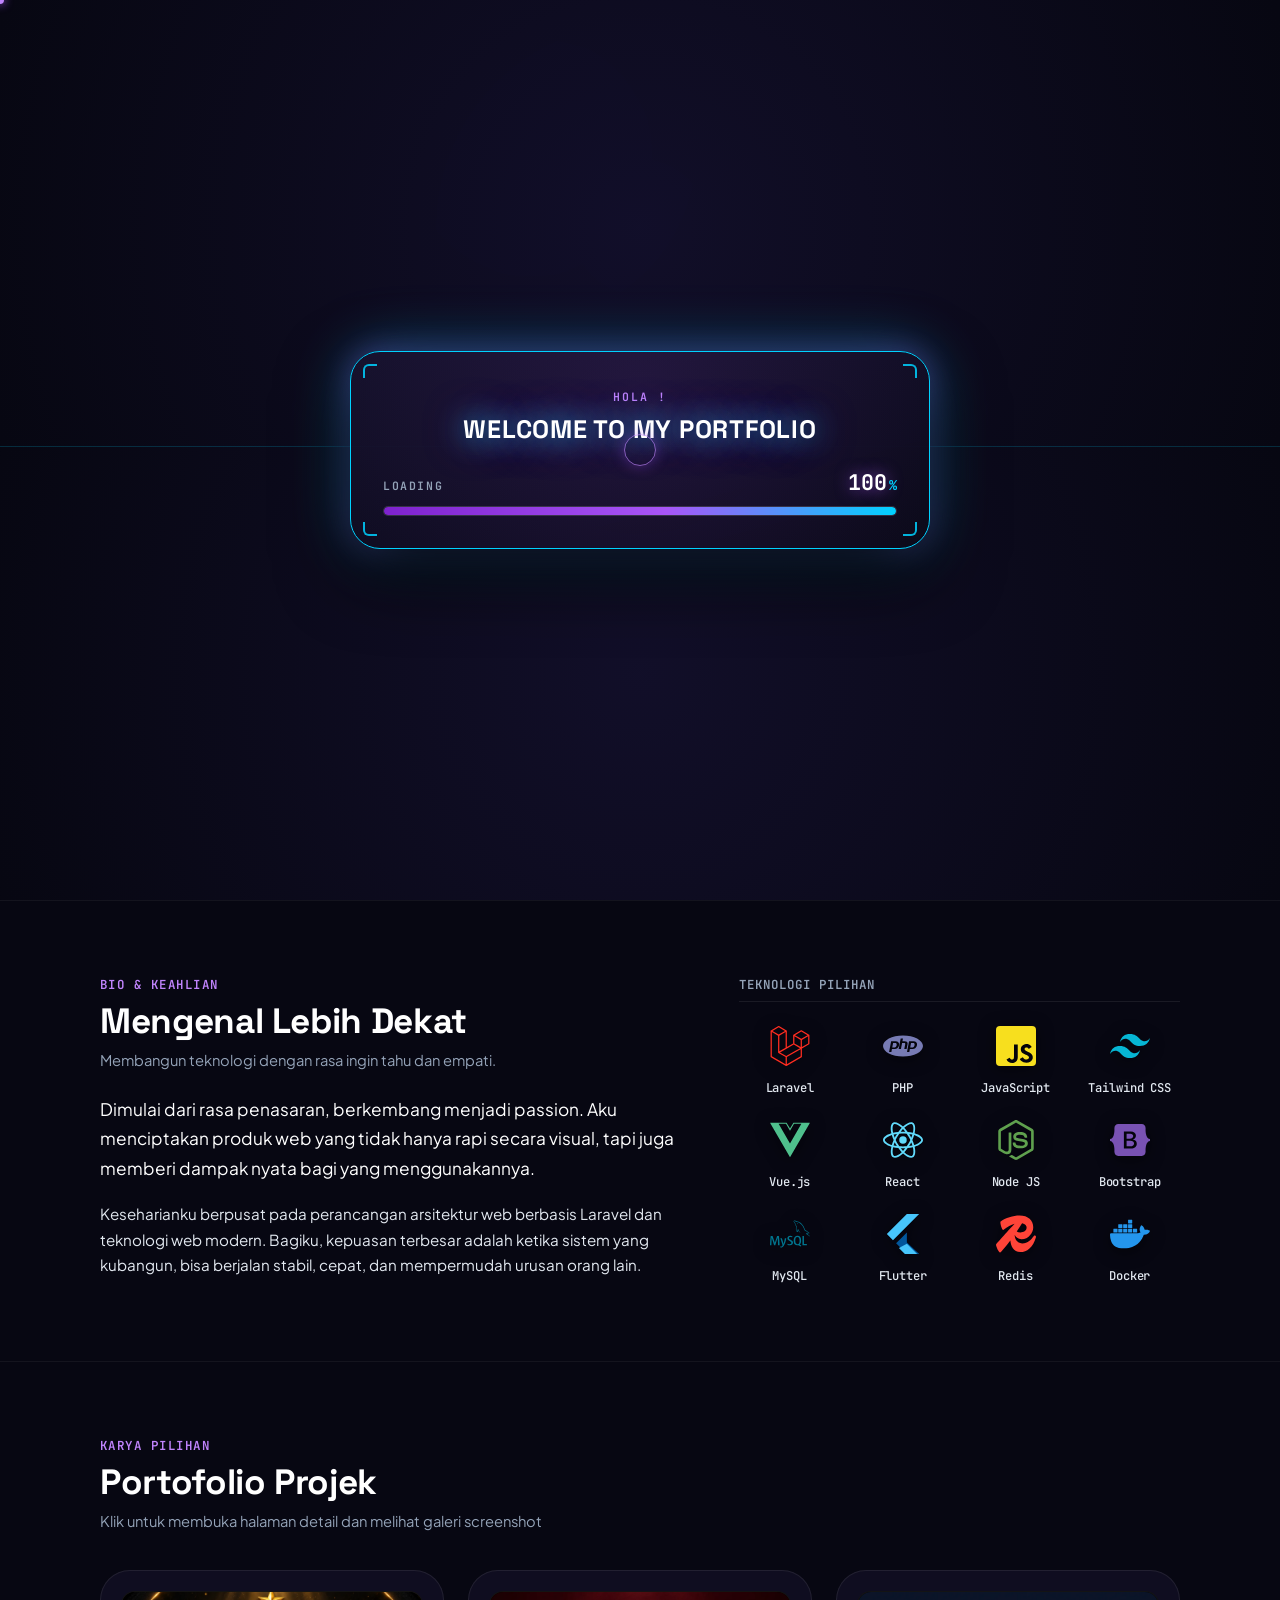
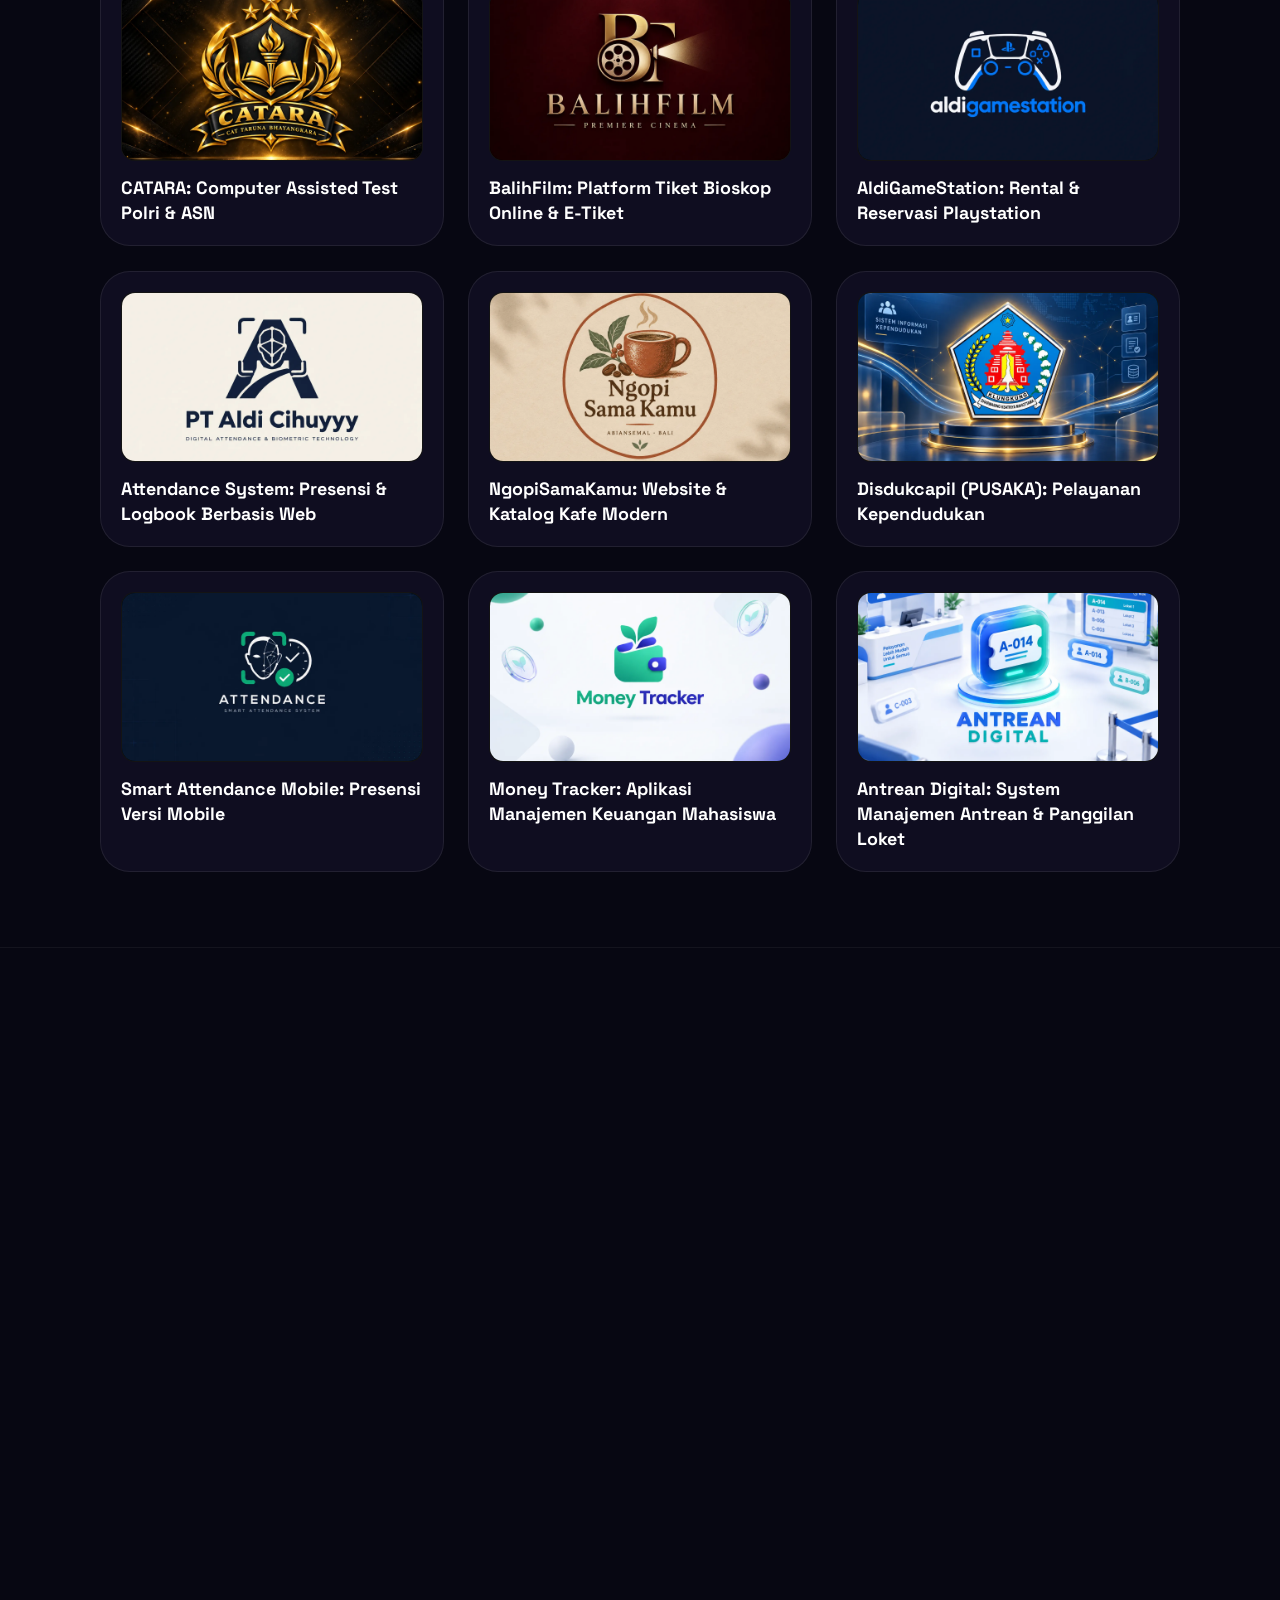
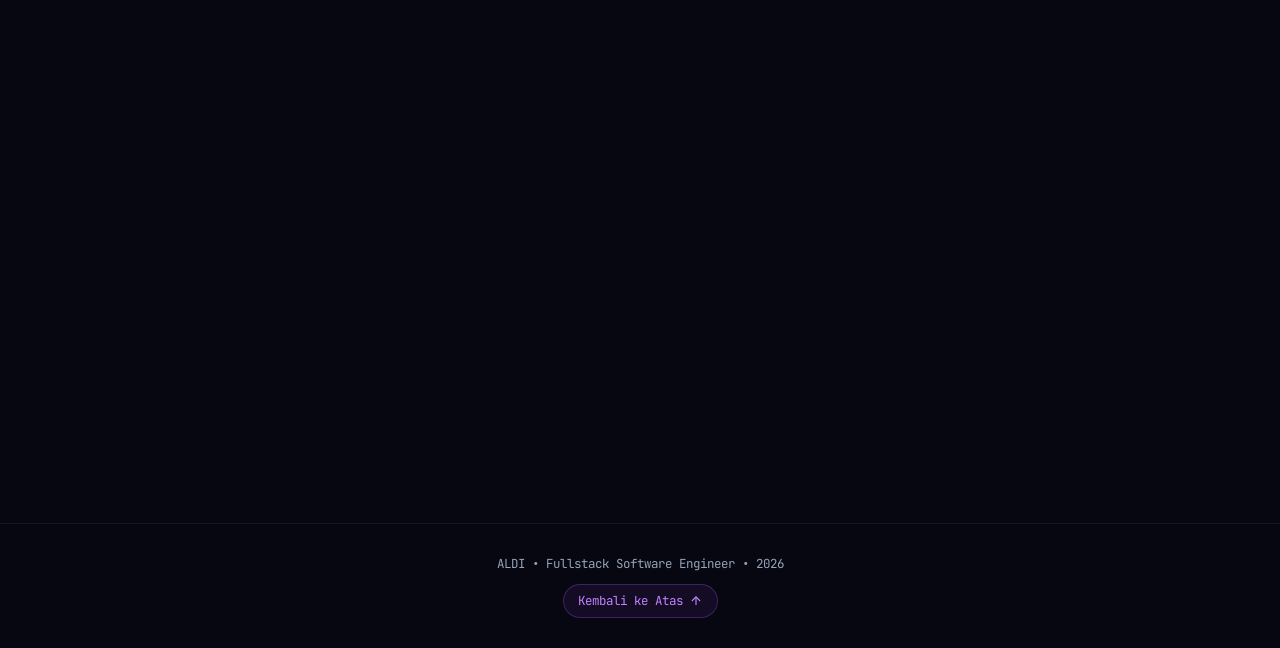
==== commit 698a57a2: "feat: update portfolio and add comments api" ====
--- a/index.html
+++ b/index.html
@@ -150,7 +150,7 @@
                                 </svg>
                             </a>
                             <a data-href="#contact" class="btn-secondary" role="link" tabindex="0">
-                                <span>Hubungi Saya</span>
+                                <span>Contact Me</span>
                             </a>
                         </div>
 
@@ -606,6 +606,55 @@
 
                     </div>
                 </div>
+
+                <!-- Public Comments / Guestbook Card -->
+                <div class="contact-card comments-card" id="comments-section">
+                    <div class="comments-grid">
+                        
+                        <!-- Form Left Column -->
+                        <div class="comments-form-col">
+                            <div class="section-head reveal-comment-item" style="margin-bottom:0;">
+                                <span class="section-category">Komentar &amp; Salam</span>
+                                <h2 class="section-title">Guestbook</h2>
+                            </div>
+
+                            <form id="comment-form" class="comments-form" novalidate>
+                                <div class="form-group reveal-comment-item">
+                                    <label for="comment-name" class="form-label">Nama Anda</label>
+                                    <input type="text" id="comment-name" class="form-input" placeholder="Misal: Warren Buffett" maxlength="50" required autocomplete="name">
+                                    <span class="form-error">Nama wajib diisi minimal 2 karakter.</span>
+                                </div>
+
+                                <div class="form-group reveal-comment-item">
+                                    <label for="comment-text" class="form-label">Komentar</label>
+                                    <textarea id="comment-text" class="form-textarea" placeholder="Tuliskan komentar atau pesan Anda di sini..." rows="4" maxlength="500" required></textarea>
+                                    <span class="form-error">Komentar wajib diisi minimal 3 karakter.</span>
+                                </div>
+
+                                <button type="submit" id="comment-submit-btn" class="btn-primary reveal-comment-item" style="align-self:flex-start; padding:12px 28px; border-radius:var(--radius-md);">
+                                    <span>Kirim Komentar</span>
+                                    <svg width="16" height="16" viewBox="0 0 24 24" fill="none" stroke="currentColor" stroke-width="2" aria-hidden="true">
+                                        <line x1="22" y1="2" x2="11" y2="13"></line>
+                                        <polygon points="22 2 15 22 11 13 2 9 22 2"></polygon>
+                                    </svg>
+                                </button>
+                            </form>
+                        </div>
+
+                        <!-- Comments Feed Right Column -->
+                        <div class="comments-feed-col">
+                            <div class="comments-feed-header reveal-comment-item">
+                                <span class="feed-category-spacer" aria-hidden="true">&nbsp;</span>
+                                <h3 class="feed-header-title">Komentar Pengunjung</h3>
+                            </div>
+
+                            <div id="comments-list" class="comments-list reveal-comment-item" role="region" aria-live="polite" aria-label="Daftar Komentar">
+                                <!-- Dynamic comments inserted here via JS: loading / empty / list -->
+                            </div>
+                        </div>
+
+                    </div>
+                </div>
             </div>
         </section>
     </main>
@@ -624,6 +673,6 @@
         </div>
     </footer>
 
-    <script type="module" src="assets/js/app.js?v=44"></script>
+    <script type="module" src="assets/js/app.js?v=46"></script>
 </body>
 </html>
--- a/assets/css/style.css
+++ b/assets/css/style.css
@@ -1665,6 +1665,34 @@
 html.js-reveal-active .contact-card.is-revealed .contact-form .reveal-contact-item:nth-child(3) { transition-delay: 0.85s; } /* Message */
 html.js-reveal-active .contact-card.is-revealed .contact-form .reveal-contact-item:nth-child(4) { transition-delay: 1.15s; } /* Submit btn */
 
+/* Staggered Comments Card Items */
+html.js-reveal-active .comments-card .reveal-comment-item {
+    opacity: 0;
+    transform: translateY(24px);
+    transition: opacity 2.2s cubic-bezier(0.16, 1, 0.3, 1),
+                transform 2.2s cubic-bezier(0.16, 1, 0.3, 1);
+    will-change: transform, opacity;
+}
+
+html.js-reveal-active .comments-card.is-revealed .reveal-comment-item {
+    opacity: 1;
+    transform: translateY(0);
+}
+
+html.js-reveal-active .comments-card.is-revealed .comments-form-col .reveal-comment-item:nth-child(1) { transition-delay: 0.10s; }
+html.js-reveal-active .comments-card.is-revealed .comments-form-col .reveal-comment-item:nth-child(2) { transition-delay: 0.30s; }
+html.js-reveal-active .comments-card.is-revealed .comments-form .reveal-comment-item:nth-child(1) { transition-delay: 0.20s; }
+html.js-reveal-active .comments-card.is-revealed .comments-form .reveal-comment-item:nth-child(2) { transition-delay: 0.45s; }
+html.js-reveal-active .comments-card.is-revealed .comments-form .reveal-comment-item:nth-child(3) { transition-delay: 0.70s; }
+html.js-reveal-active .comments-card.is-revealed .comments-feed-col .reveal-comment-item:nth-child(1) { transition-delay: 0.25s; }
+html.js-reveal-active .comments-card.is-revealed .comments-feed-col .reveal-comment-item:nth-child(2) { transition-delay: 0.50s; }
+
+html.js-reveal-active .comments-card.is-revealed .reveal-comment-item:hover,
+html.js-reveal-active .comments-card.is-revealed .reveal-comment-item:focus-within {
+    transition-duration: 0.25s !important;
+    transition-delay: 0s !important;
+}
+
 /* Instant hover and focus feedback once revealed */
 html.js-reveal-active .contact-card.is-revealed .reveal-contact-item:hover,
 html.js-reveal-active .contact-card.is-revealed .reveal-contact-item:focus-within {
@@ -1875,7 +1903,7 @@
 #contact {
     scroll-margin-top: 28px;
     padding-top: 85px;
-    padding-bottom: max(90px, calc(100vh - 540px));
+    padding-bottom: 85px;
 }
 
 .contact-card {
@@ -2024,6 +2052,315 @@
 .form-group.has-error .form-input,
 .form-group.has-error .form-textarea {
     border-color: #f87171;
+}
+
+/* ==========================================================================
+   PUBLIC COMMENTS / GUESTBOOK SECTION
+   ========================================================================== */
+.comments-card {
+    margin-top: clamp(64px, 8vw, 96px);
+    background: var(--bg-card);
+    border: 1px solid var(--neon-purple);
+    border-radius: var(--radius-xl);
+    padding: clamp(24px, 4vw, 42px);
+    box-shadow: 0 0 35px var(--neon-purple-glow-subtle);
+    position: relative;
+    overflow: hidden;
+    scroll-margin-top: 90px;
+}
+
+.comments-grid {
+    display: grid;
+    grid-template-columns: 1fr 1.15fr;
+    gap: 40px;
+    align-items: start;
+}
+
+.comments-form-col {
+    display: flex;
+    flex-direction: column;
+    gap: 18px;
+}
+
+.comments-form {
+    display: flex;
+    flex-direction: column;
+    gap: 16px;
+    padding-top: 4px;
+}
+
+.comments-feed-col {
+    display: flex;
+    flex-direction: column;
+    min-width: 0;
+}
+
+.comments-feed-header {
+    display: flex;
+    flex-direction: column;
+    gap: 6px;
+    padding-bottom: 14px;
+    margin-bottom: 14px;
+    border-bottom: 1px solid rgba(255, 255, 255, 0.08);
+}
+
+.feed-category-spacer {
+    font-family: var(--font-mono);
+    font-size: 0.78rem;
+    font-weight: 600;
+    line-height: normal;
+    letter-spacing: 0.12em;
+    visibility: hidden;
+    user-select: none;
+    pointer-events: none;
+}
+
+.feed-header-title {
+    font-family: var(--font-heading);
+    font-size: clamp(1.4rem, 2.5vw, 1.8rem);
+    font-weight: 700;
+    color: #ffffff;
+    margin: 0;
+    line-height: 1.25;
+}
+
+.comments-count-pill {
+    font-family: var(--font-mono);
+    font-size: 0.75rem;
+    font-weight: 600;
+    color: var(--neon-purple-light);
+    background: rgba(168, 85, 247, 0.12);
+    border: 1px solid rgba(168, 85, 247, 0.3);
+    border-radius: var(--radius-full);
+    padding: 2px 10px;
+    display: inline-flex;
+    align-items: center;
+    justify-content: center;
+}
+
+.refresh-comments-btn {
+    background: rgba(255, 255, 255, 0.03);
+    border: 1px solid var(--border-subtle);
+    border-radius: var(--radius-sm);
+    color: var(--text-muted);
+    cursor: pointer;
+    width: 34px;
+    height: 34px;
+    display: flex;
+    align-items: center;
+    justify-content: center;
+    transition: var(--transition-fast);
+}
+
+.refresh-comments-btn:hover,
+.refresh-comments-btn:focus-visible {
+    color: #ffffff;
+    border-color: var(--neon-purple);
+    background: rgba(168, 85, 247, 0.15);
+    box-shadow: 0 0 12px var(--neon-purple-glow-subtle);
+    outline: none;
+}
+
+.refresh-comments-btn.is-spinning svg {
+    animation: spin 0.8s linear infinite;
+}
+
+.comments-list {
+    max-height: 420px;
+    overflow-y: auto;
+    display: flex;
+    flex-direction: column;
+    gap: 12px;
+    padding-right: 6px;
+    scrollbar-width: thin;
+    scrollbar-color: rgba(168, 85, 247, 0.4) rgba(255, 255, 255, 0.03);
+}
+
+.comments-list::-webkit-scrollbar {
+    width: 6px;
+}
+
+.comments-list::-webkit-scrollbar-track {
+    background: rgba(255, 255, 255, 0.03);
+    border-radius: 4px;
+}
+
+.comments-list::-webkit-scrollbar-thumb {
+    background: rgba(168, 85, 247, 0.35);
+    border-radius: 4px;
+}
+
+.comments-list::-webkit-scrollbar-thumb:hover {
+    background: var(--neon-purple);
+}
+
+.comment-card-item {
+    background: rgba(255, 255, 255, 0.025);
+    border: 1px solid rgba(255, 255, 255, 0.07);
+    border-radius: var(--radius-md);
+    padding: 14px 16px;
+    display: flex;
+    gap: 14px;
+    align-items: flex-start;
+    transition: var(--transition-smooth);
+    animation: commentCardSlideIn 0.35s cubic-bezier(0.16, 1, 0.3, 1);
+}
+
+@keyframes commentCardSlideIn {
+    from {
+        opacity: 0;
+        transform: translateY(12px);
+    }
+    to {
+        opacity: 1;
+        transform: translateY(0);
+    }
+}
+
+.comment-card-item:hover {
+    border-color: rgba(168, 85, 247, 0.45);
+    background: rgba(168, 85, 247, 0.05);
+    box-shadow: 0 0 18px rgba(168, 85, 247, 0.12);
+}
+
+.comment-avatar {
+    width: 38px;
+    height: 38px;
+    border-radius: 50%;
+    background: linear-gradient(135deg, rgba(168, 85, 247, 0.3), rgba(126, 34, 206, 0.55));
+    border: 1px solid rgba(192, 132, 252, 0.5);
+    display: flex;
+    align-items: center;
+    justify-content: center;
+    font-family: var(--font-heading);
+    font-weight: 700;
+    color: #ffffff;
+    font-size: 0.95rem;
+    flex-shrink: 0;
+    text-transform: uppercase;
+    box-shadow: 0 0 12px rgba(168, 85, 247, 0.2);
+}
+
+.comment-content {
+    flex: 1;
+    min-width: 0;
+}
+
+.comment-meta {
+    display: flex;
+    align-items: baseline;
+    justify-content: space-between;
+    gap: 8px;
+    margin-bottom: 5px;
+    flex-wrap: wrap;
+}
+
+.comment-author-name {
+    font-family: var(--font-heading);
+    font-size: 0.95rem;
+    font-weight: 700;
+    color: #ffffff;
+    letter-spacing: -0.01em;
+}
+
+.comment-time {
+    font-family: var(--font-mono);
+    font-size: 0.72rem;
+    color: var(--text-muted);
+}
+
+.comment-message {
+    color: var(--text-secondary);
+    font-size: 0.9rem;
+    line-height: 1.55;
+    word-break: break-word;
+    white-space: pre-line;
+}
+
+/* Empty State */
+.comments-empty-state {
+    text-align: center;
+    padding: 38px 20px;
+    background: rgba(255, 255, 255, 0.015);
+    border: 1px dashed rgba(255, 255, 255, 0.12);
+    border-radius: var(--radius-md);
+    display: flex;
+    flex-direction: column;
+    align-items: center;
+    justify-content: center;
+    gap: 8px;
+}
+
+.comments-empty-icon {
+    color: var(--neon-purple-light);
+    opacity: 0.75;
+    margin-bottom: 4px;
+}
+
+.comments-empty-title {
+    font-family: var(--font-heading);
+    font-weight: 600;
+    font-size: 0.98rem;
+    color: #ffffff;
+}
+
+.comments-empty-desc {
+    font-size: 0.85rem;
+    color: var(--text-muted);
+    max-width: 320px;
+    line-height: 1.5;
+}
+
+/* Loading State */
+.comments-loading-state {
+    padding: 36px 20px;
+    text-align: center;
+    display: flex;
+    flex-direction: column;
+    align-items: center;
+    justify-content: center;
+    gap: 12px;
+    color: var(--text-muted);
+    font-size: 0.88rem;
+}
+
+.comments-spinner {
+    width: 24px;
+    height: 24px;
+    border: 2px solid rgba(168, 85, 247, 0.2);
+    border-top-color: var(--neon-purple);
+    border-radius: 50%;
+    animation: spin 0.8s linear infinite;
+}
+
+/* Error State */
+.comments-error-state {
+    text-align: center;
+    padding: 24px 16px;
+    background: rgba(239, 68, 68, 0.06);
+    border: 1px solid rgba(239, 68, 68, 0.25);
+    border-radius: var(--radius-md);
+    color: #fca5a5;
+    font-size: 0.88rem;
+    display: flex;
+    flex-direction: column;
+    align-items: center;
+    gap: 10px;
+}
+
+.comments-retry-btn {
+    background: rgba(239, 68, 68, 0.15);
+    border: 1px solid rgba(239, 68, 68, 0.35);
+    color: #ffffff;
+    padding: 6px 16px;
+    border-radius: var(--radius-sm);
+    font-size: 0.82rem;
+    cursor: pointer;
+    transition: var(--transition-fast);
+}
+
+.comments-retry-btn:hover {
+    background: rgba(239, 68, 68, 0.28);
 }
 
 /* ==========================================================================
@@ -2733,9 +3070,13 @@
     .skills-column {
         padding-top: 0;
     }
-    .contact-grid {
+    .contact-grid,
+    .comments-grid {
         grid-template-columns: 1fr;
         gap: 30px;
+    }
+    .feed-category-spacer {
+        display: none;
     }
 }
 
@@ -2797,7 +3138,7 @@
     #contact {
         scroll-margin-top: 18px;
         padding-top: 60px;
-        padding-bottom: 70px;
+        padding-bottom: 60px;
     }
     .hero-title {
         font-size: 2.1rem;
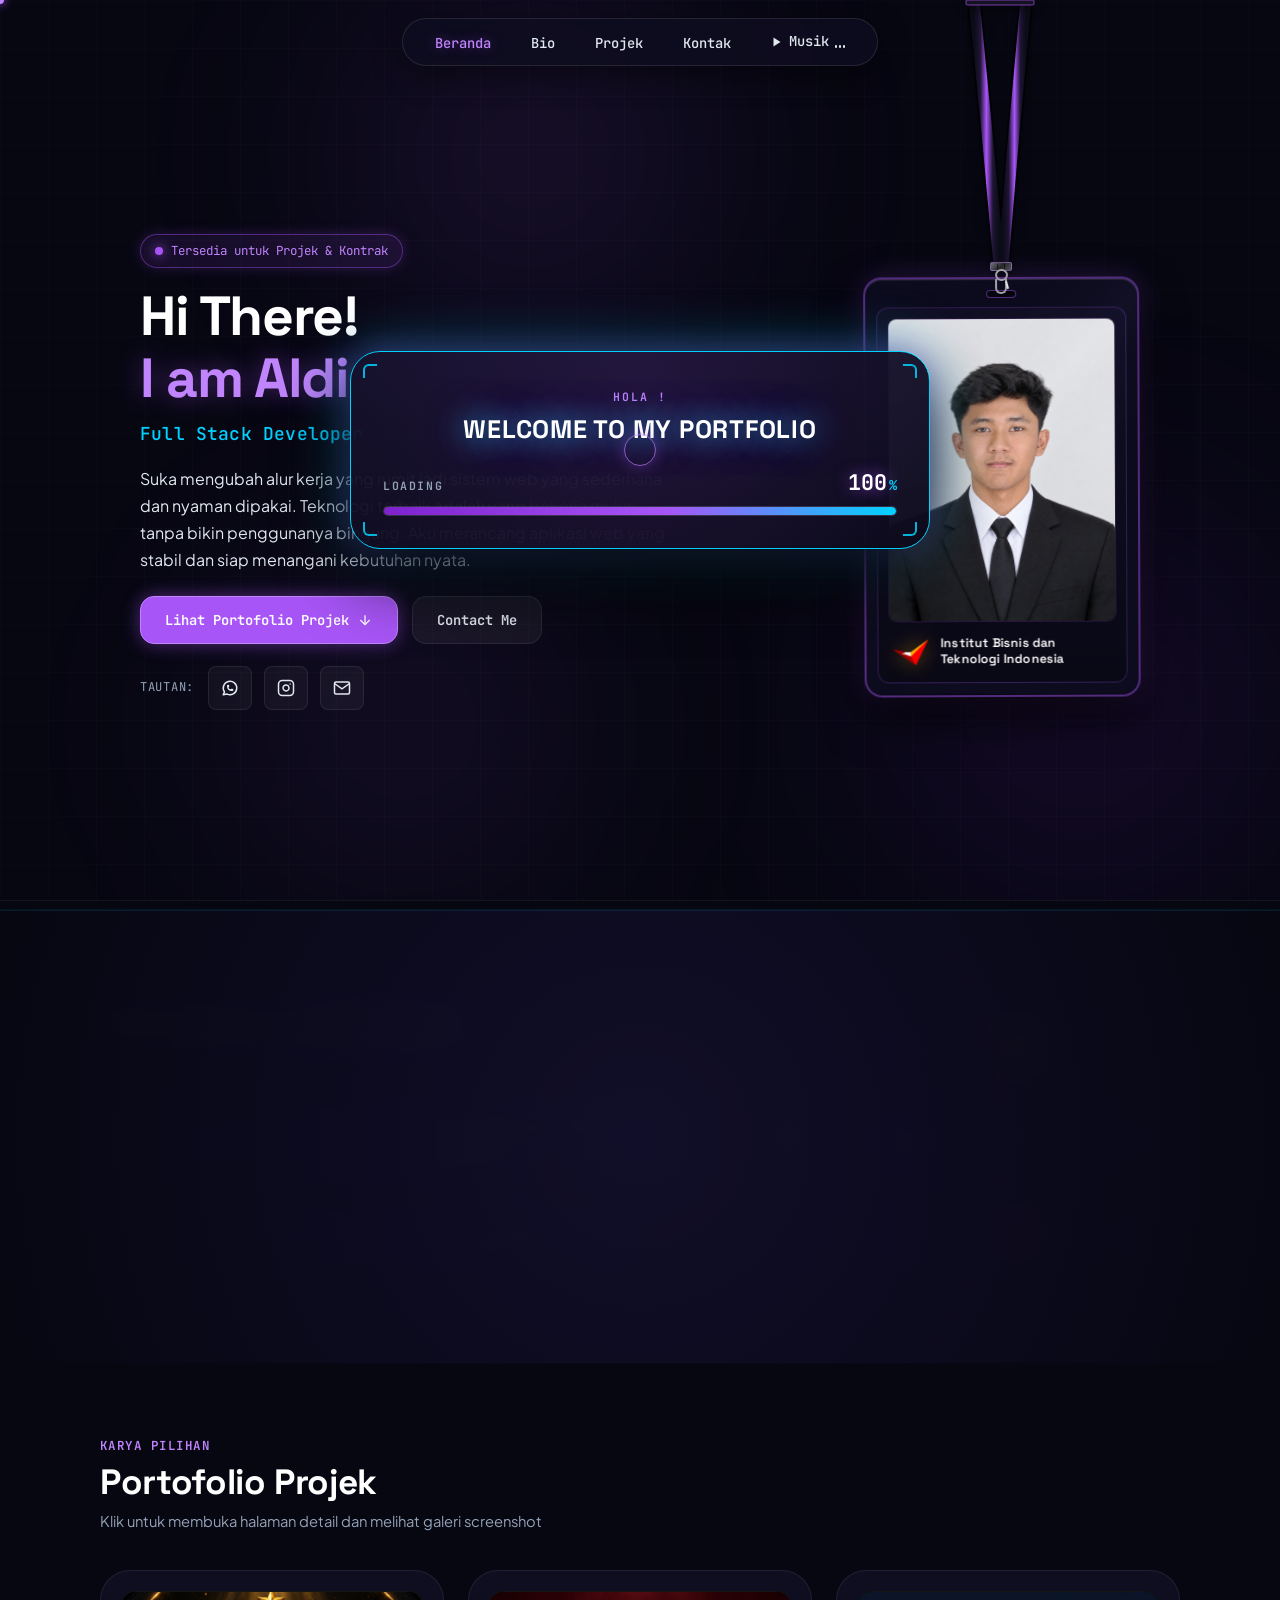
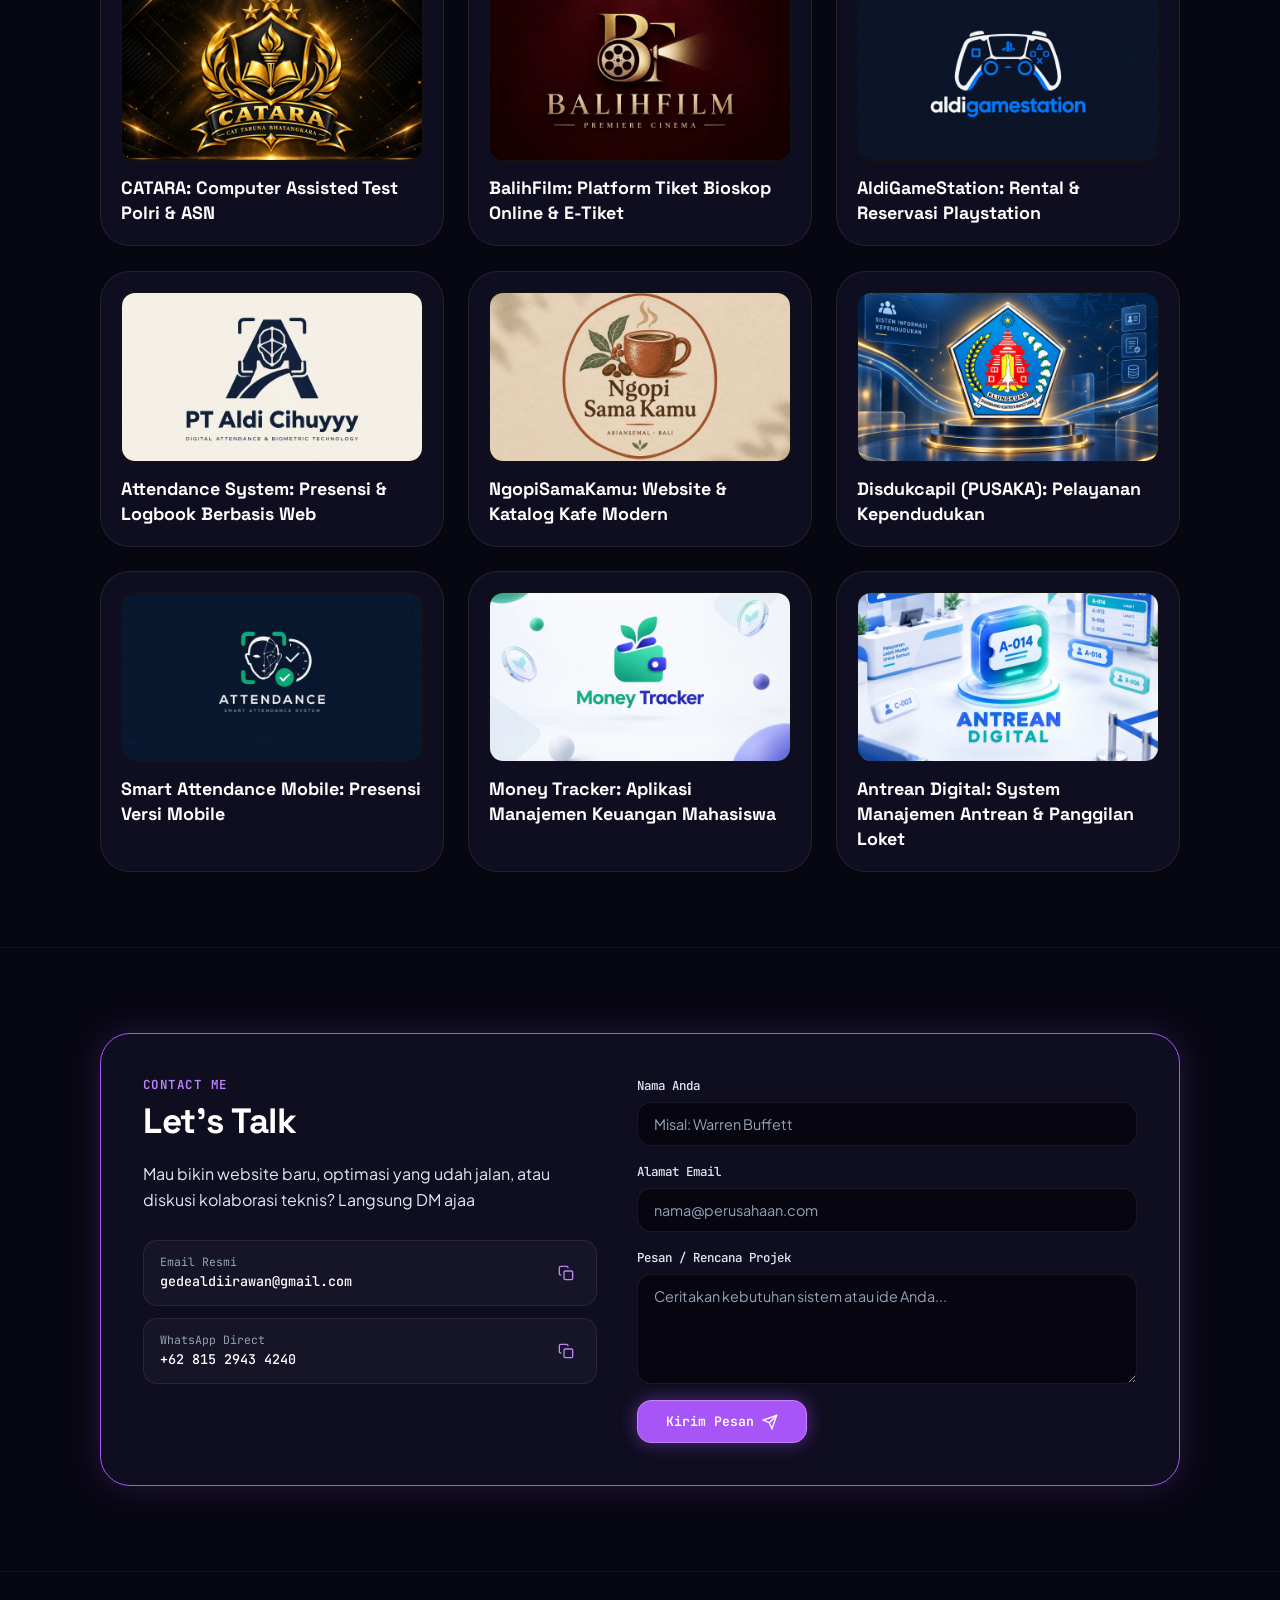
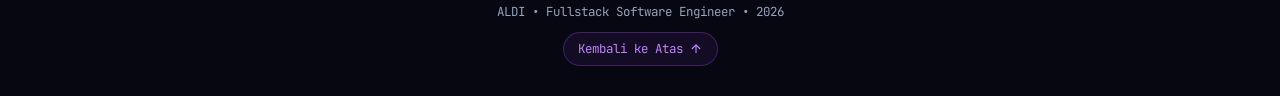
==== commit ceed5a89: "Initial commit" ====
--- a/index.html
+++ b/index.html
@@ -606,55 +606,6 @@
 
                     </div>
                 </div>
-
-                <!-- Public Comments / Guestbook Card -->
-                <div class="contact-card comments-card" id="comments-section">
-                    <div class="comments-grid">
-                        
-                        <!-- Form Left Column -->
-                        <div class="comments-form-col">
-                            <div class="section-head reveal-comment-item" style="margin-bottom:0;">
-                                <span class="section-category">Komentar &amp; Salam</span>
-                                <h2 class="section-title">Guestbook</h2>
-                            </div>
-
-                            <form id="comment-form" class="comments-form" novalidate>
-                                <div class="form-group reveal-comment-item">
-                                    <label for="comment-name" class="form-label">Nama Anda</label>
-                                    <input type="text" id="comment-name" class="form-input" placeholder="Misal: Warren Buffett" maxlength="50" required autocomplete="name">
-                                    <span class="form-error">Nama wajib diisi minimal 2 karakter.</span>
-                                </div>
-
-                                <div class="form-group reveal-comment-item">
-                                    <label for="comment-text" class="form-label">Komentar</label>
-                                    <textarea id="comment-text" class="form-textarea" placeholder="Tuliskan komentar atau pesan Anda di sini..." rows="4" maxlength="500" required></textarea>
-                                    <span class="form-error">Komentar wajib diisi minimal 3 karakter.</span>
-                                </div>
-
-                                <button type="submit" id="comment-submit-btn" class="btn-primary reveal-comment-item" style="align-self:flex-start; padding:12px 28px; border-radius:var(--radius-md);">
-                                    <span>Kirim Komentar</span>
-                                    <svg width="16" height="16" viewBox="0 0 24 24" fill="none" stroke="currentColor" stroke-width="2" aria-hidden="true">
-                                        <line x1="22" y1="2" x2="11" y2="13"></line>
-                                        <polygon points="22 2 15 22 11 13 2 9 22 2"></polygon>
-                                    </svg>
-                                </button>
-                            </form>
-                        </div>
-
-                        <!-- Comments Feed Right Column -->
-                        <div class="comments-feed-col">
-                            <div class="comments-feed-header reveal-comment-item">
-                                <span class="feed-category-spacer" aria-hidden="true">&nbsp;</span>
-                                <h3 class="feed-header-title">Komentar Pengunjung</h3>
-                            </div>
-
-                            <div id="comments-list" class="comments-list reveal-comment-item" role="region" aria-live="polite" aria-label="Daftar Komentar">
-                                <!-- Dynamic comments inserted here via JS: loading / empty / list -->
-                            </div>
-                        </div>
-
-                    </div>
-                </div>
             </div>
         </section>
     </main>
@@ -673,6 +624,6 @@
         </div>
     </footer>
 
-    <script type="module" src="assets/js/app.js?v=46"></script>
+    <script type="module" src="assets/js/app.js?v=44"></script>
 </body>
 </html>
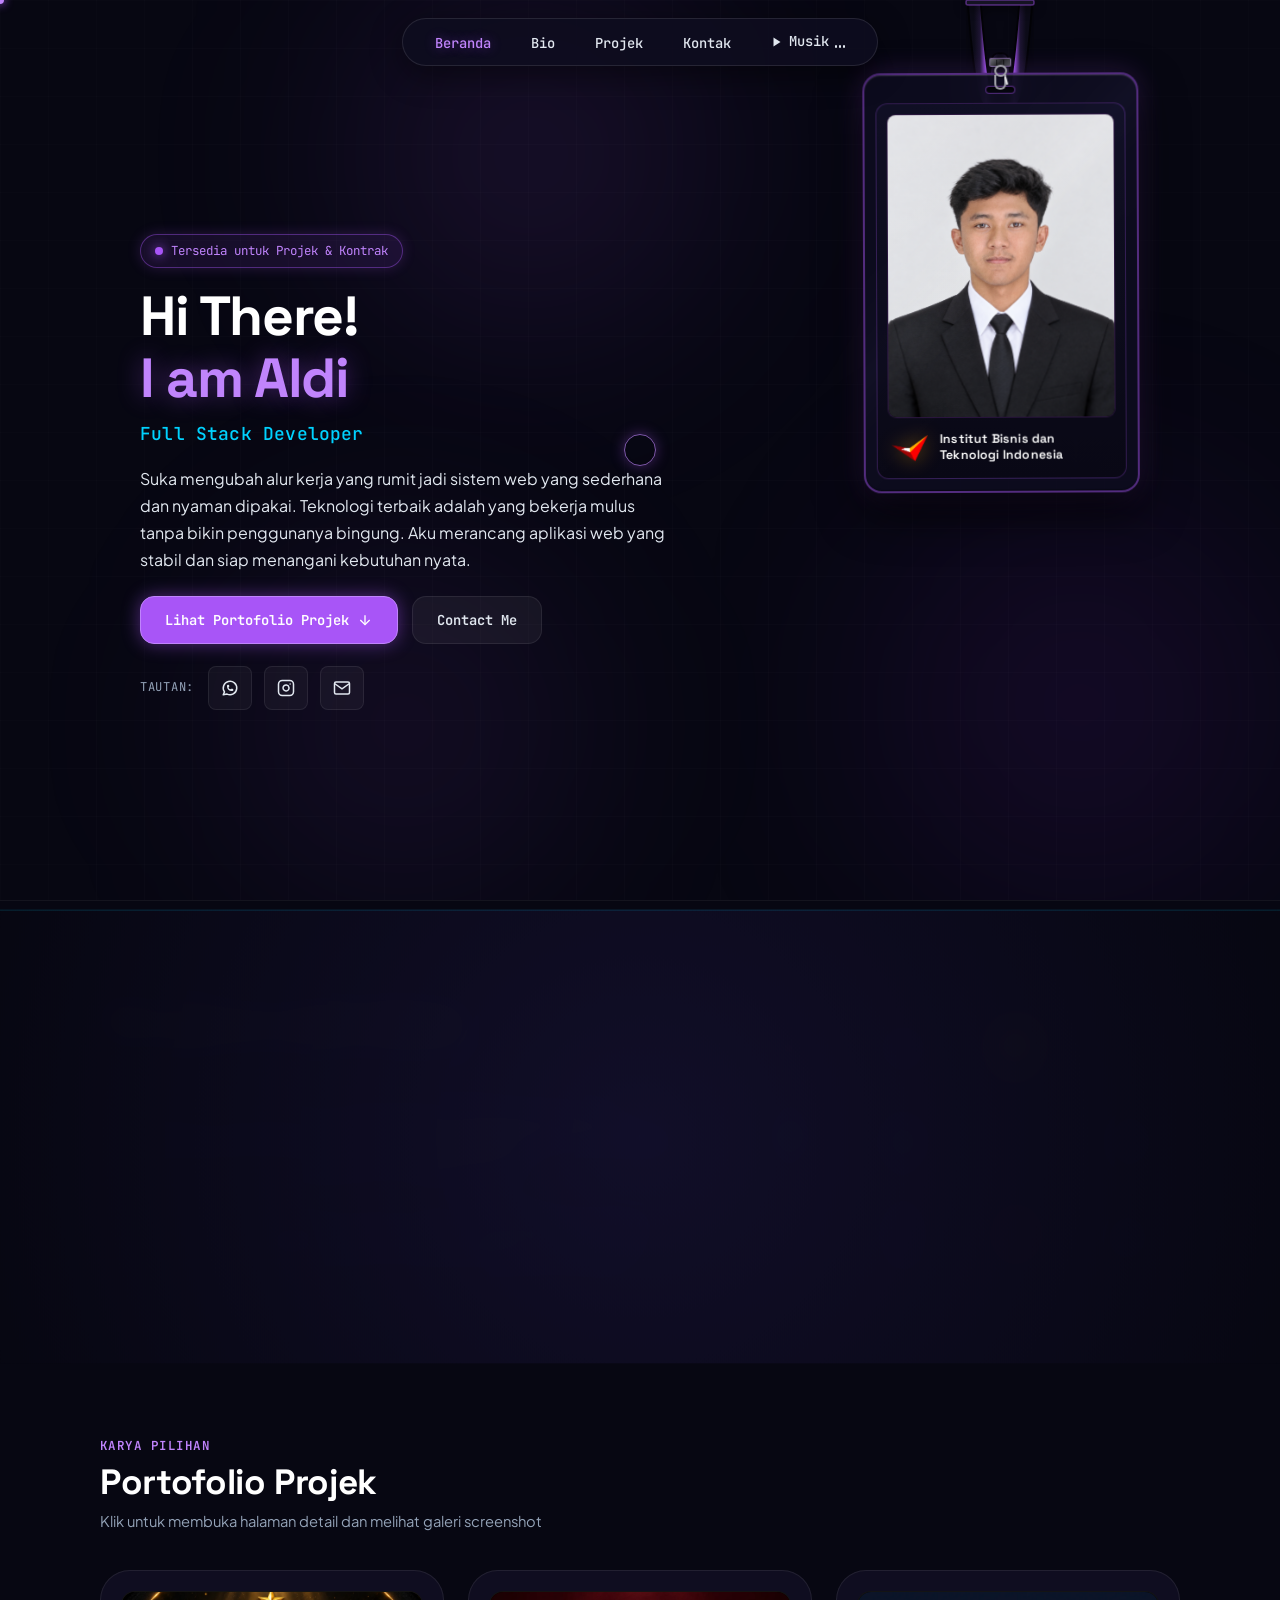
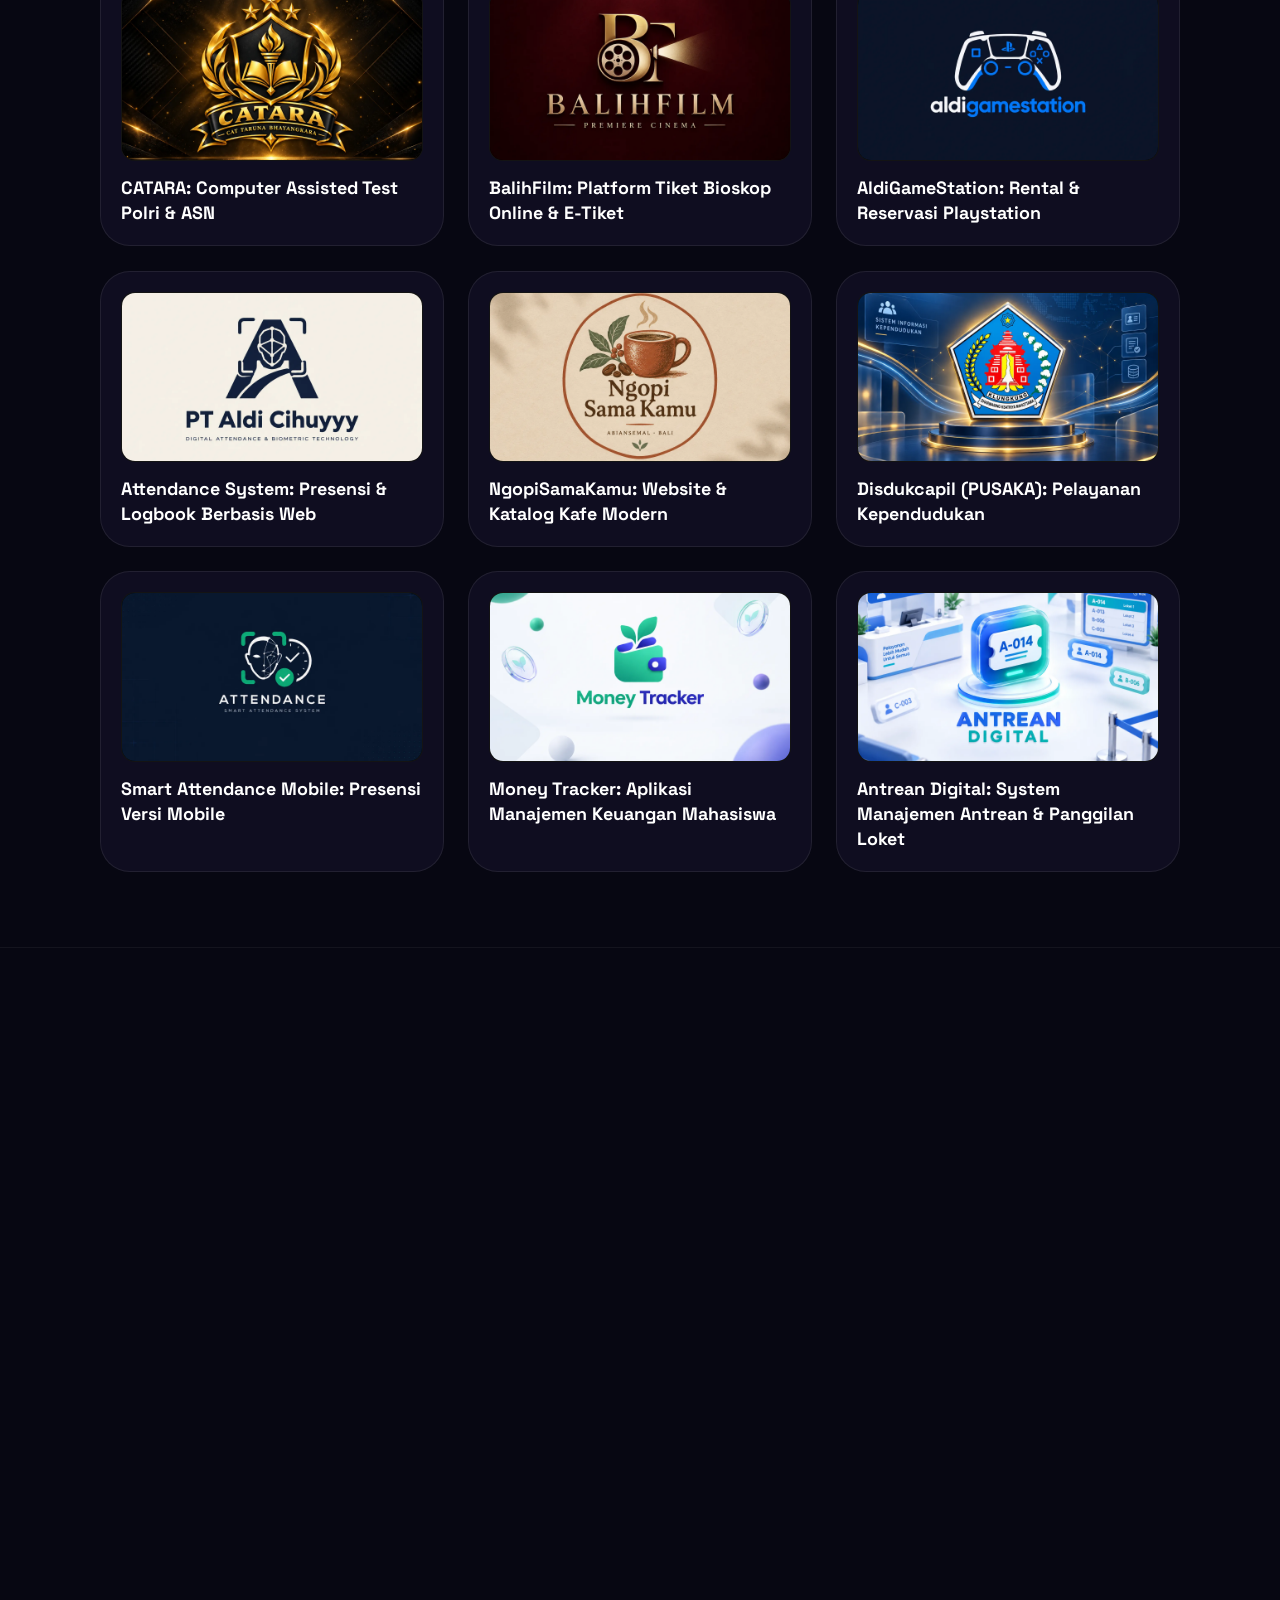
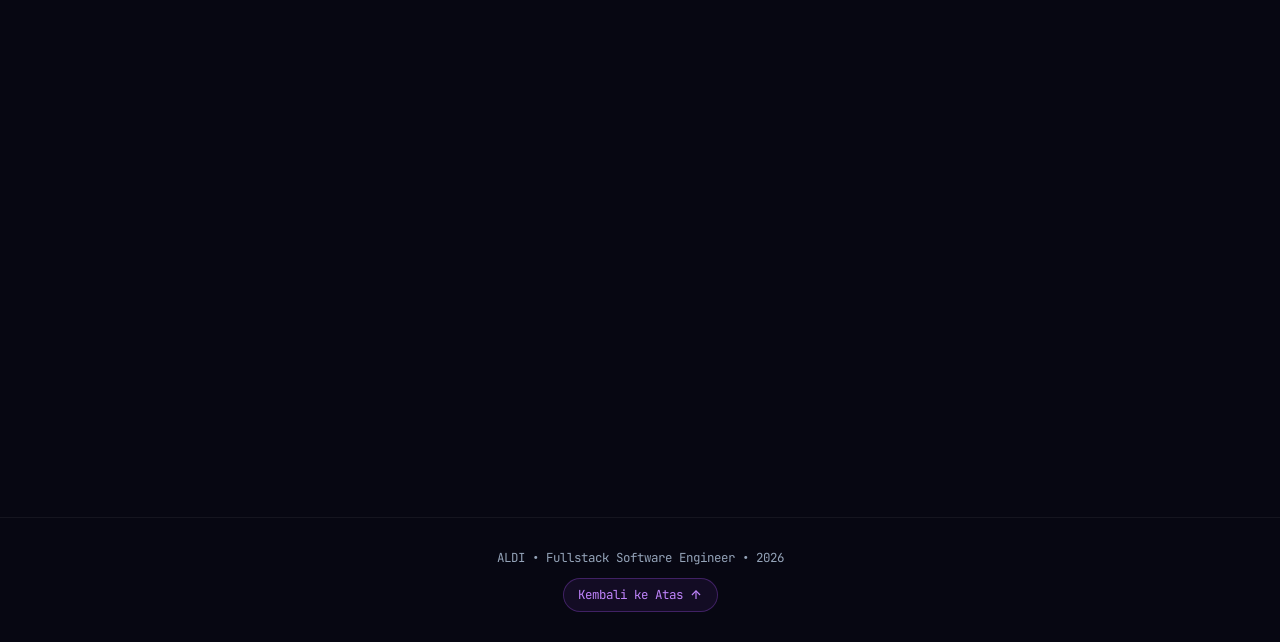
==== commit e035d2a7: "fix: bump assets version to v48 and fix browser caching for comments card" ====
--- a/index.html
+++ b/index.html
@@ -27,7 +27,7 @@
     <link rel="preconnect" href="https://fonts.gstatic.com" crossorigin>
     <link href="https://fonts.googleapis.com/css2?family=JetBrains+Mono:wght@400;500;600;700&family=Plus+Jakarta+Sans:ital,wght@0,400;0,500;0,600;0,700;1,400&family=Space+Grotesk:wght@500;600;700&display=swap" rel="stylesheet">
 
-    <link rel="stylesheet" href="assets/css/style.css?v=44">
+    <link rel="stylesheet" href="assets/css/style.css?v=48">
 </head>
 <body class="welcome-lock">
 
@@ -606,6 +606,55 @@
 
                     </div>
                 </div>
+
+                <!-- Public Comments / Guestbook Card -->
+                <div class="contact-card comments-card" id="comments-section">
+                    <div class="comments-grid">
+                        
+                        <!-- Form Left Column -->
+                        <div class="comments-form-col">
+                            <div class="section-head reveal-comment-item" style="margin-bottom:0;">
+                                <span class="section-category">Komentar &amp; Salam</span>
+                                <h2 class="section-title">Guestbook</h2>
+                            </div>
+
+                            <form id="comment-form" class="comments-form" novalidate>
+                                <div class="form-group reveal-comment-item">
+                                    <label for="comment-name" class="form-label">Nama Anda</label>
+                                    <input type="text" id="comment-name" class="form-input" placeholder="Misal: Warren Buffett" maxlength="50" required autocomplete="name">
+                                    <span class="form-error">Nama wajib diisi minimal 2 karakter.</span>
+                                </div>
+
+                                <div class="form-group reveal-comment-item">
+                                    <label for="comment-text" class="form-label">Komentar</label>
+                                    <textarea id="comment-text" class="form-textarea" placeholder="Tuliskan komentar atau pesan Anda di sini..." rows="4" maxlength="500" required></textarea>
+                                    <span class="form-error">Komentar wajib diisi minimal 3 karakter.</span>
+                                </div>
+
+                                <button type="submit" id="comment-submit-btn" class="btn-primary reveal-comment-item" style="align-self:flex-start; padding:12px 28px; border-radius:var(--radius-md);">
+                                    <span>Kirim Komentar</span>
+                                    <svg width="16" height="16" viewBox="0 0 24 24" fill="none" stroke="currentColor" stroke-width="2" aria-hidden="true">
+                                        <line x1="22" y1="2" x2="11" y2="13"></line>
+                                        <polygon points="22 2 15 22 11 13 2 9 22 2"></polygon>
+                                    </svg>
+                                </button>
+                            </form>
+                        </div>
+
+                        <!-- Comments Feed Right Column -->
+                        <div class="comments-feed-col">
+                            <div class="comments-feed-header reveal-comment-item">
+                                <span class="feed-category-spacer" aria-hidden="true">&nbsp;</span>
+                                <h3 class="feed-header-title">Komentar Pengunjung</h3>
+                            </div>
+
+                            <div id="comments-list" class="comments-list reveal-comment-item" role="region" aria-live="polite" aria-label="Daftar Komentar">
+                                <!-- Dynamic comments inserted here via JS: loading / empty / list -->
+                            </div>
+                        </div>
+
+                    </div>
+                </div>
             </div>
         </section>
     </main>
@@ -624,6 +673,6 @@
         </div>
     </footer>
 
-    <script type="module" src="assets/js/app.js?v=44"></script>
+    <script type="module" src="assets/js/app.js?v=48"></script>
 </body>
 </html>
--- a/assets/css/style.css
+++ b/assets/css/style.css
@@ -2057,8 +2057,9 @@
 /* ==========================================================================
    PUBLIC COMMENTS / GUESTBOOK SECTION
    ========================================================================== */
+.contact-card.comments-card,
 .comments-card {
-    margin-top: clamp(64px, 8vw, 96px);
+    margin-top: clamp(60px, 8vw, 90px) !important;
     background: var(--bg-card);
     border: 1px solid var(--neon-purple);
     border-radius: var(--radius-xl);
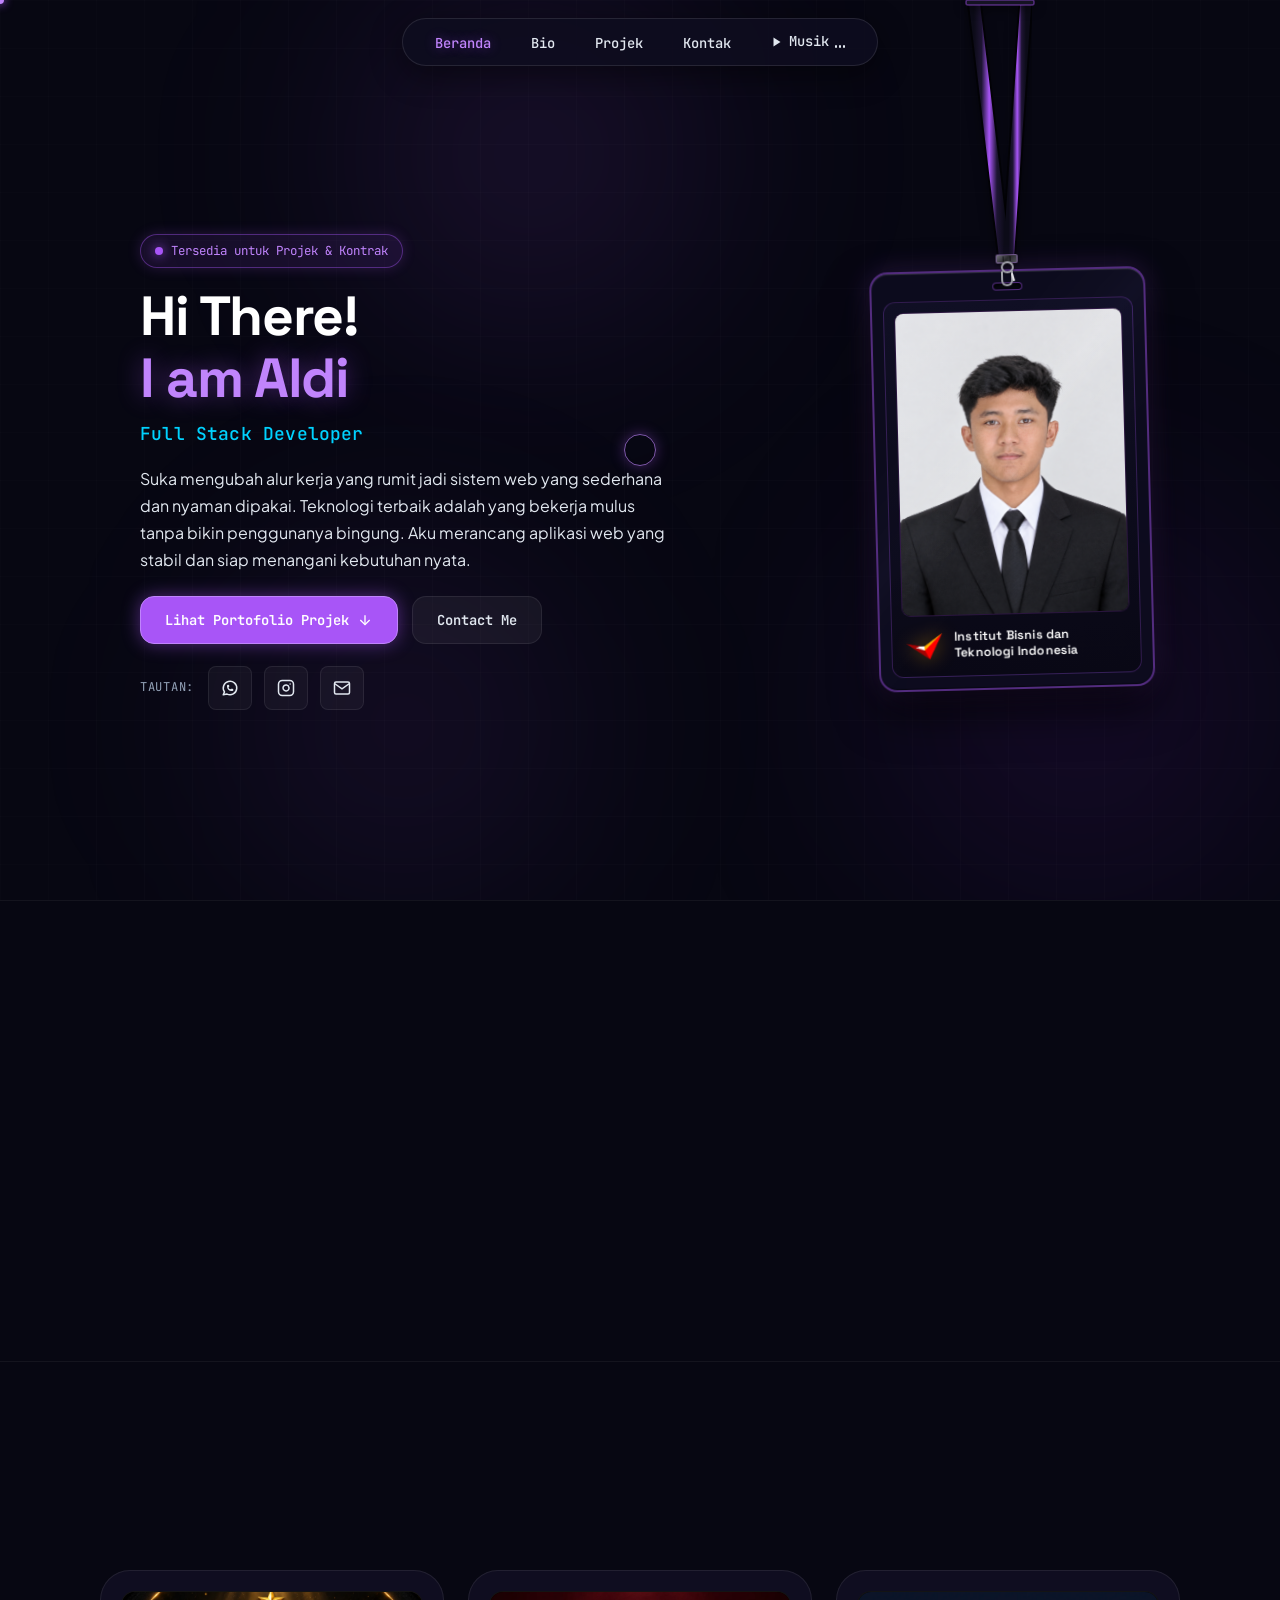
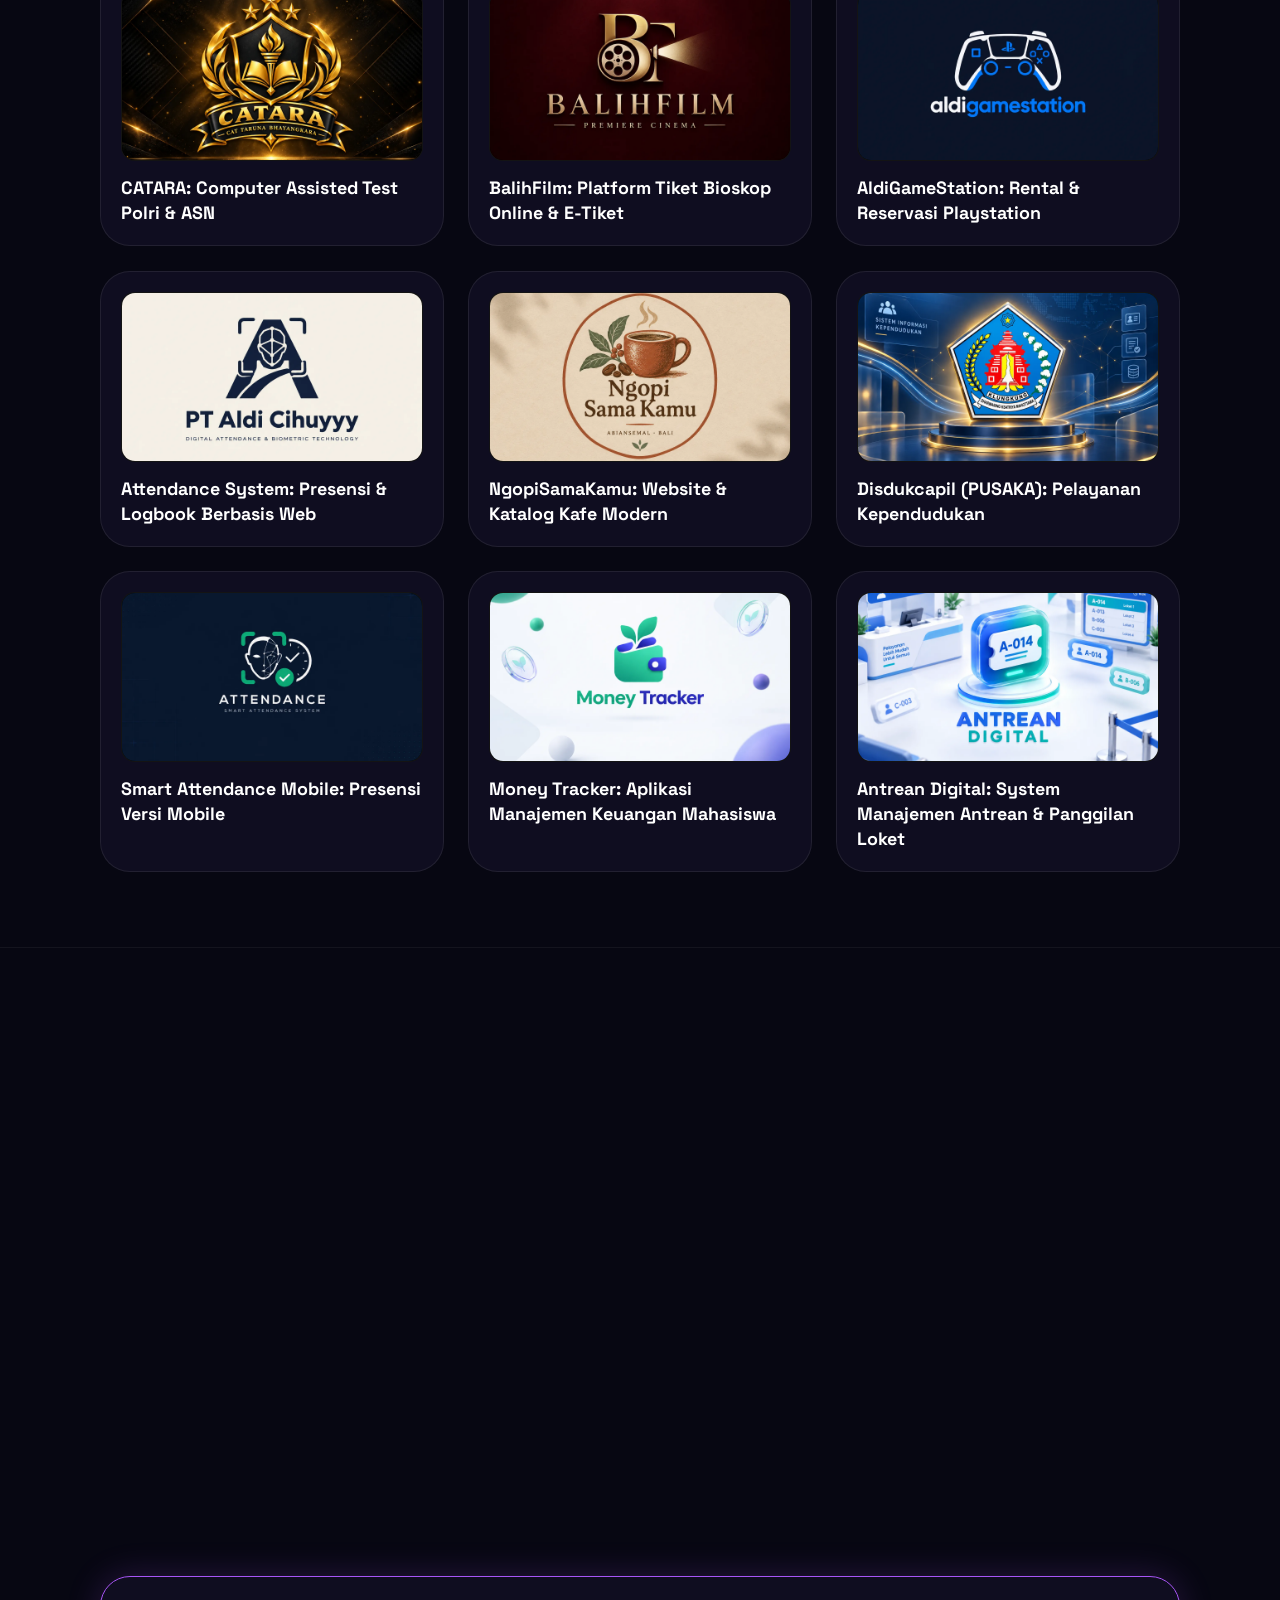
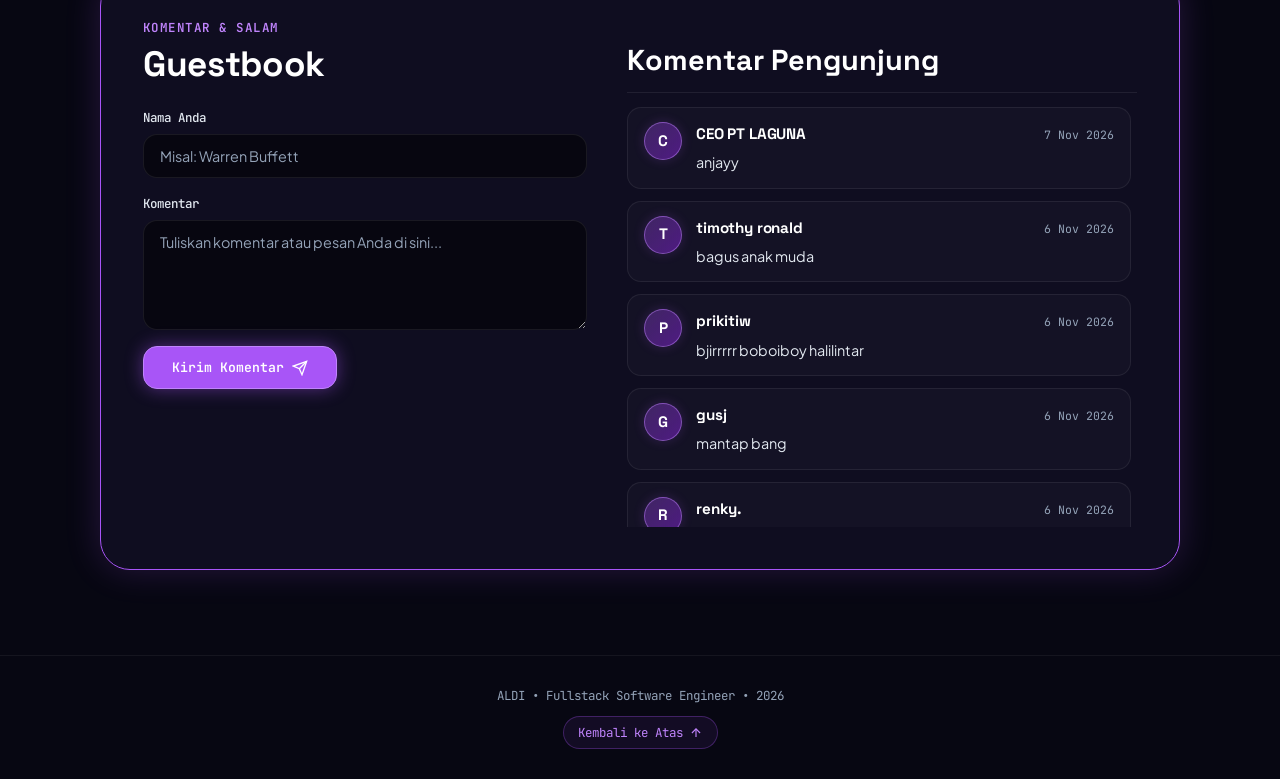
==== commit 0003493f: "feat: migrate and seed local comments to vercel serverless function and client fallback" ====
--- a/index.html
+++ b/index.html
@@ -673,6 +673,6 @@
         </div>
     </footer>
 
-    <script type="module" src="assets/js/app.js?v=48"></script>
+    <script type="module" src="assets/js/app.js?v=49"></script>
 </body>
 </html>
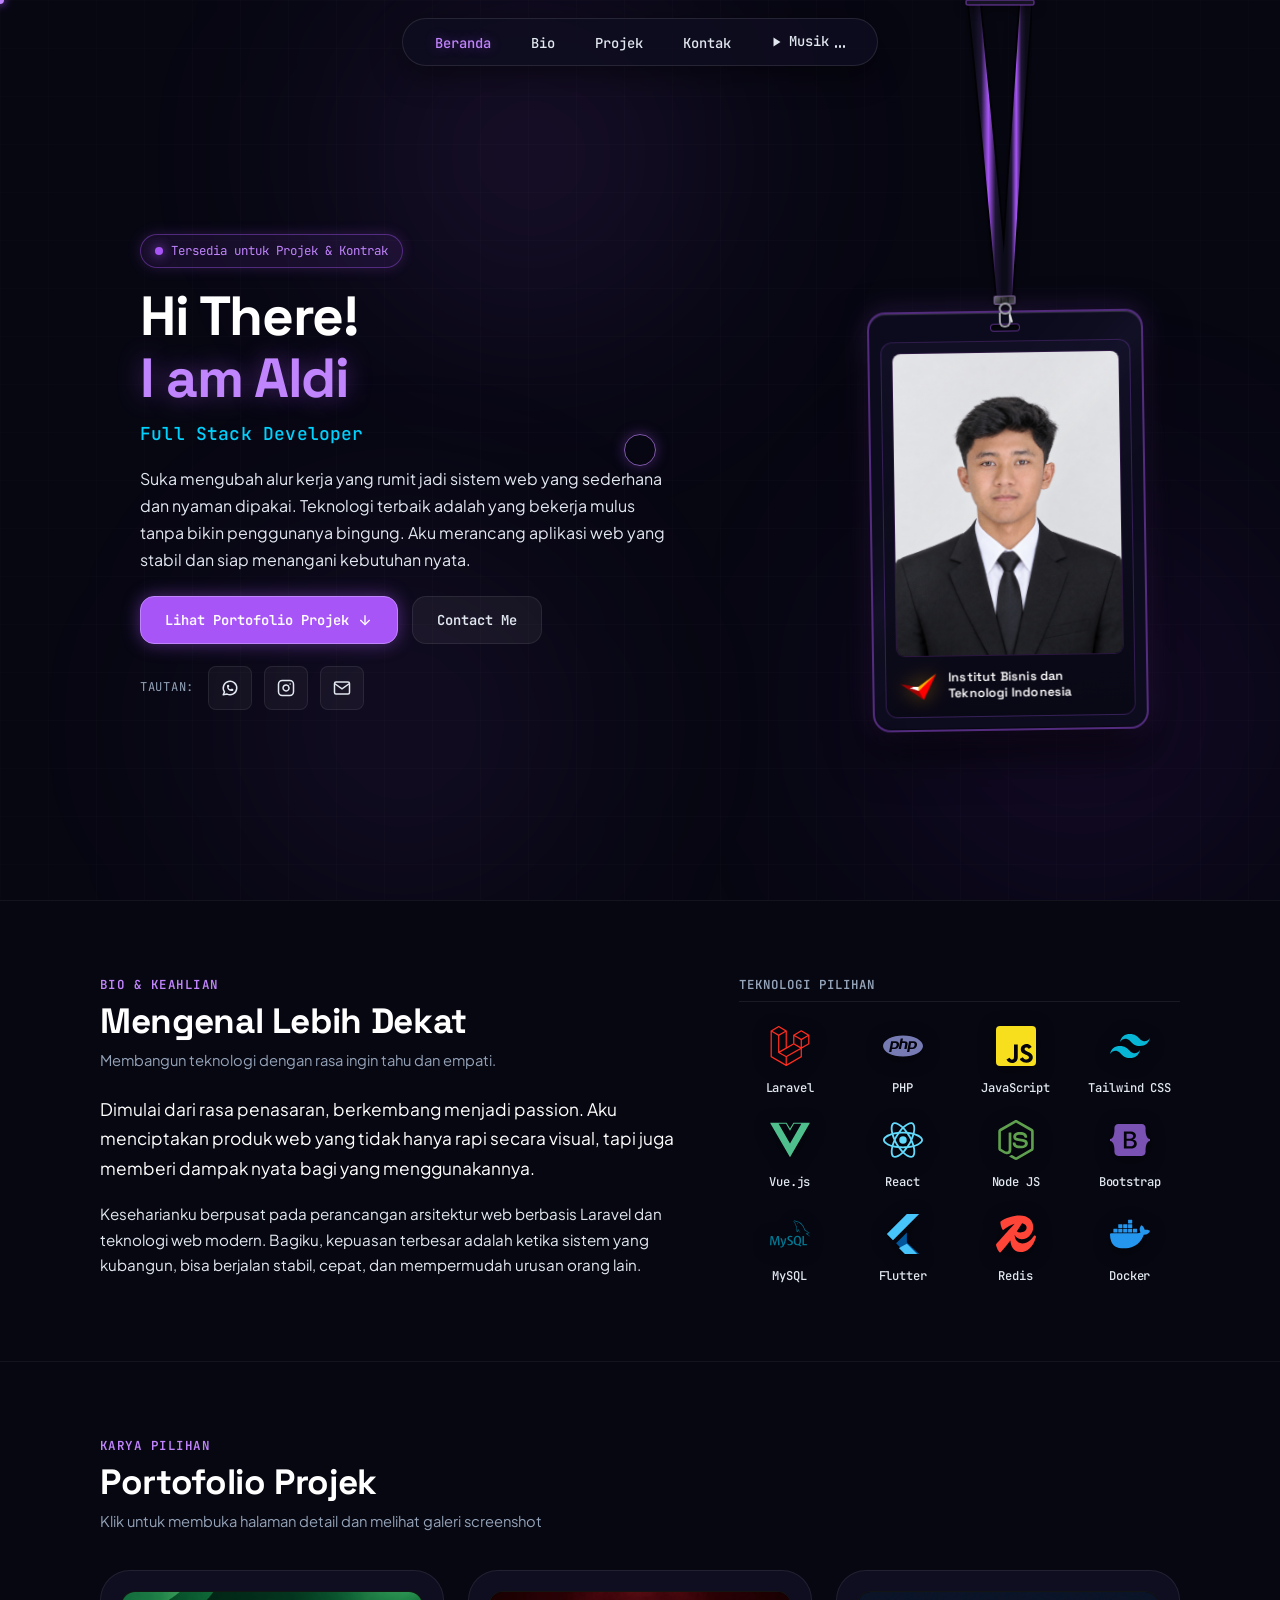
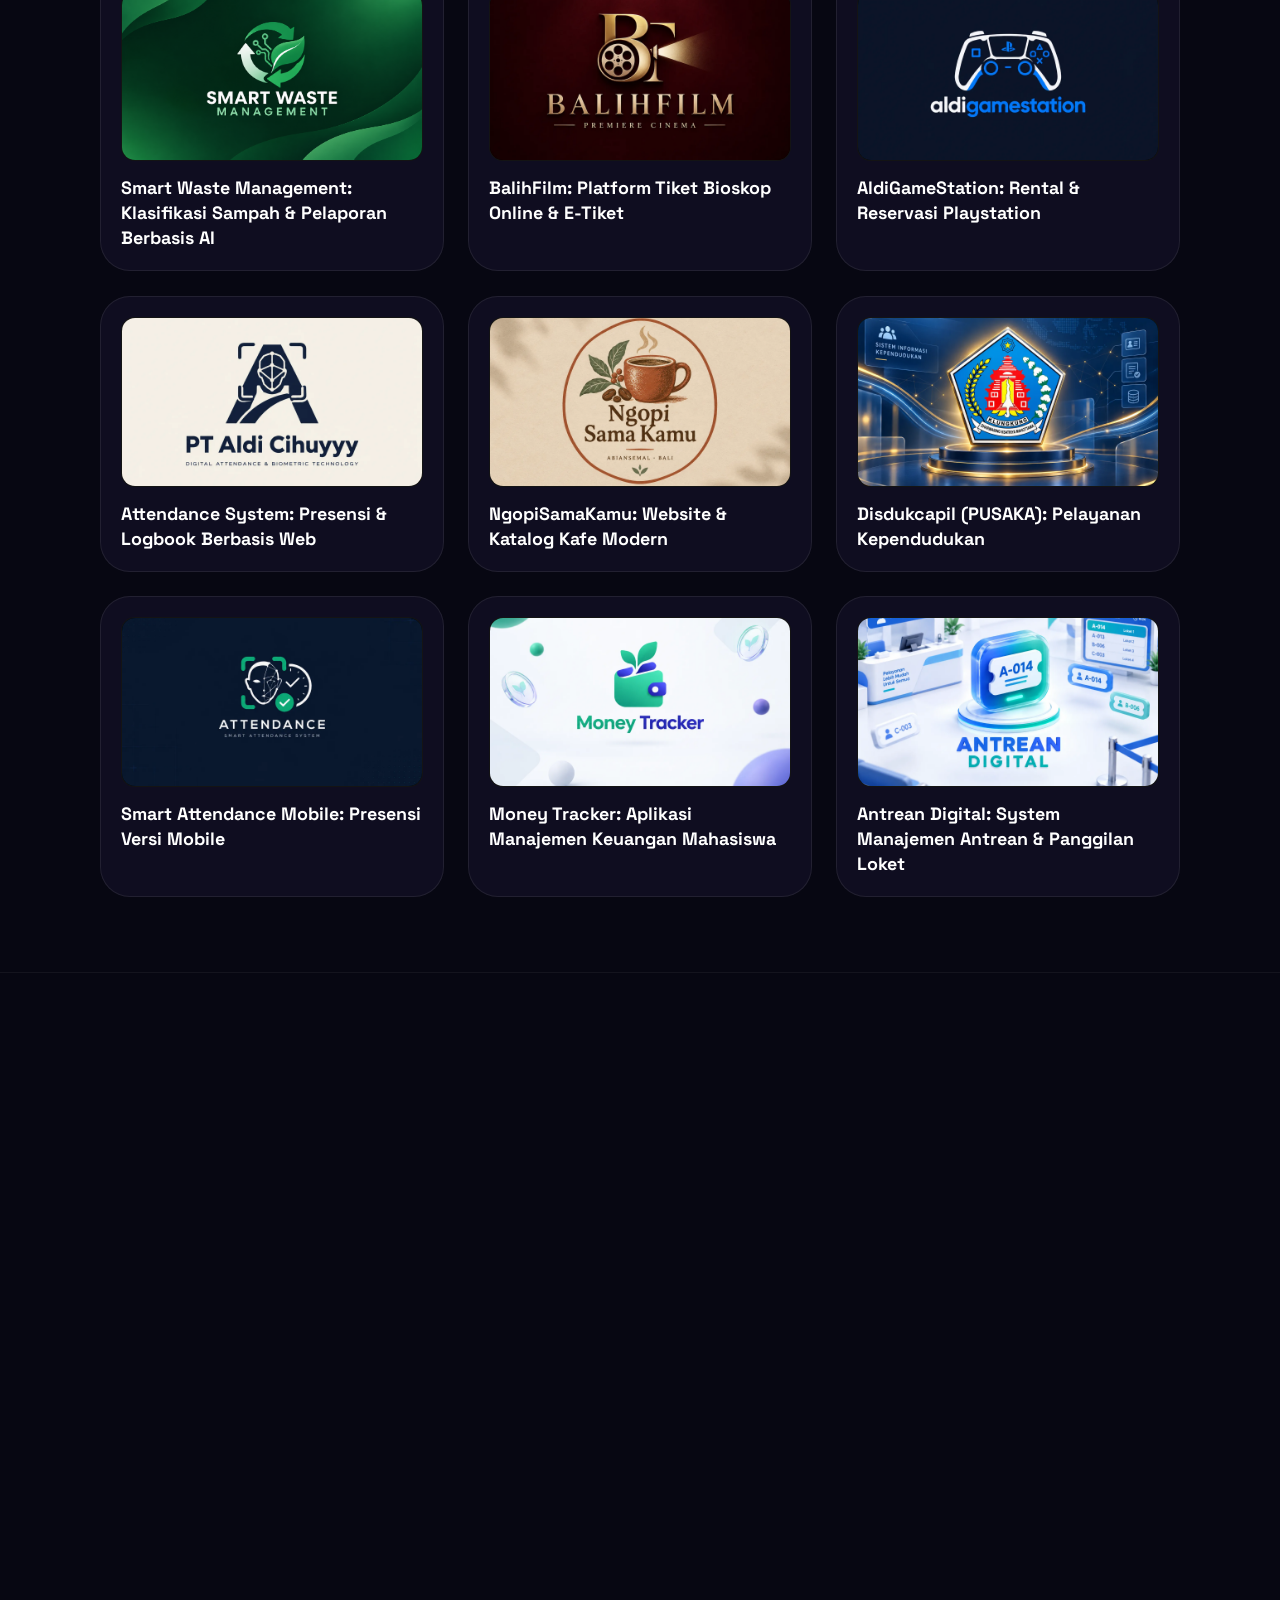
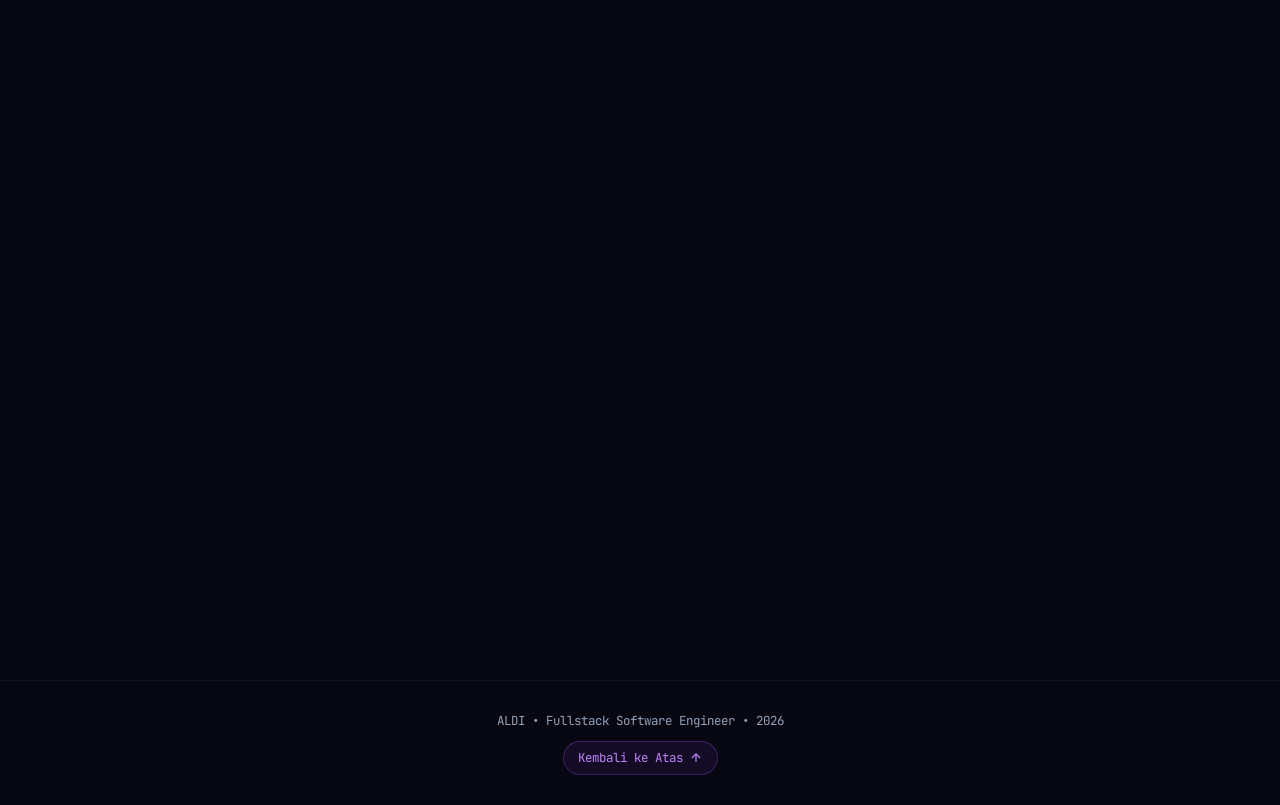
==== commit 74f049ee: "feat: replace catara with smart waste management project" ====
--- a/index.html
+++ b/index.html
@@ -392,18 +392,18 @@
                 </div>
 
                 <div id="projects-grid-container" class="projects-grid">
-                    <!-- 1. CATARA -->
-                    <a data-href="project.html?id=catara" class="project-card" role="link" tabindex="0">
-                        <div class="project-card-top">
-                            <div class="project-thumb-wrap">
-                                <img 
-                                    src="assets/images/projects/catara/thumbnail.webp" 
-                                    alt="CATARA: Computer Assisted Test Polri & ASN" 
-                                    class="project-thumb"
-                                    loading="lazy"
-                                />
-                            </div>
-                            <h3 class="project-title">CATARA: Computer Assisted Test Polri & ASN</h3>
+                    <!-- 1. SMART WASTE MANAGEMENT -->
+                    <a data-href="project.html?id=smartwastemanagement" class="project-card" role="link" tabindex="0">
+                        <div class="project-card-top">
+                            <div class="project-thumb-wrap">
+                                <img 
+                                    src="assets/images/projects/smartwastemanagement/thumbnail.webp" 
+                                    alt="Smart Waste Management: Klasifikasi Sampah & Pelaporan Berbasis AI" 
+                                    class="project-thumb"
+                                    loading="lazy"
+                                />
+                            </div>
+                            <h3 class="project-title">Smart Waste Management: Klasifikasi Sampah & Pelaporan Berbasis AI</h3>
                         </div>
                     </a>
 
@@ -673,6 +673,6 @@
         </div>
     </footer>
 
-    <script type="module" src="assets/js/app.js?v=49"></script>
+    <script type="module" src="assets/js/app.js?v=50"></script>
 </body>
 </html>
